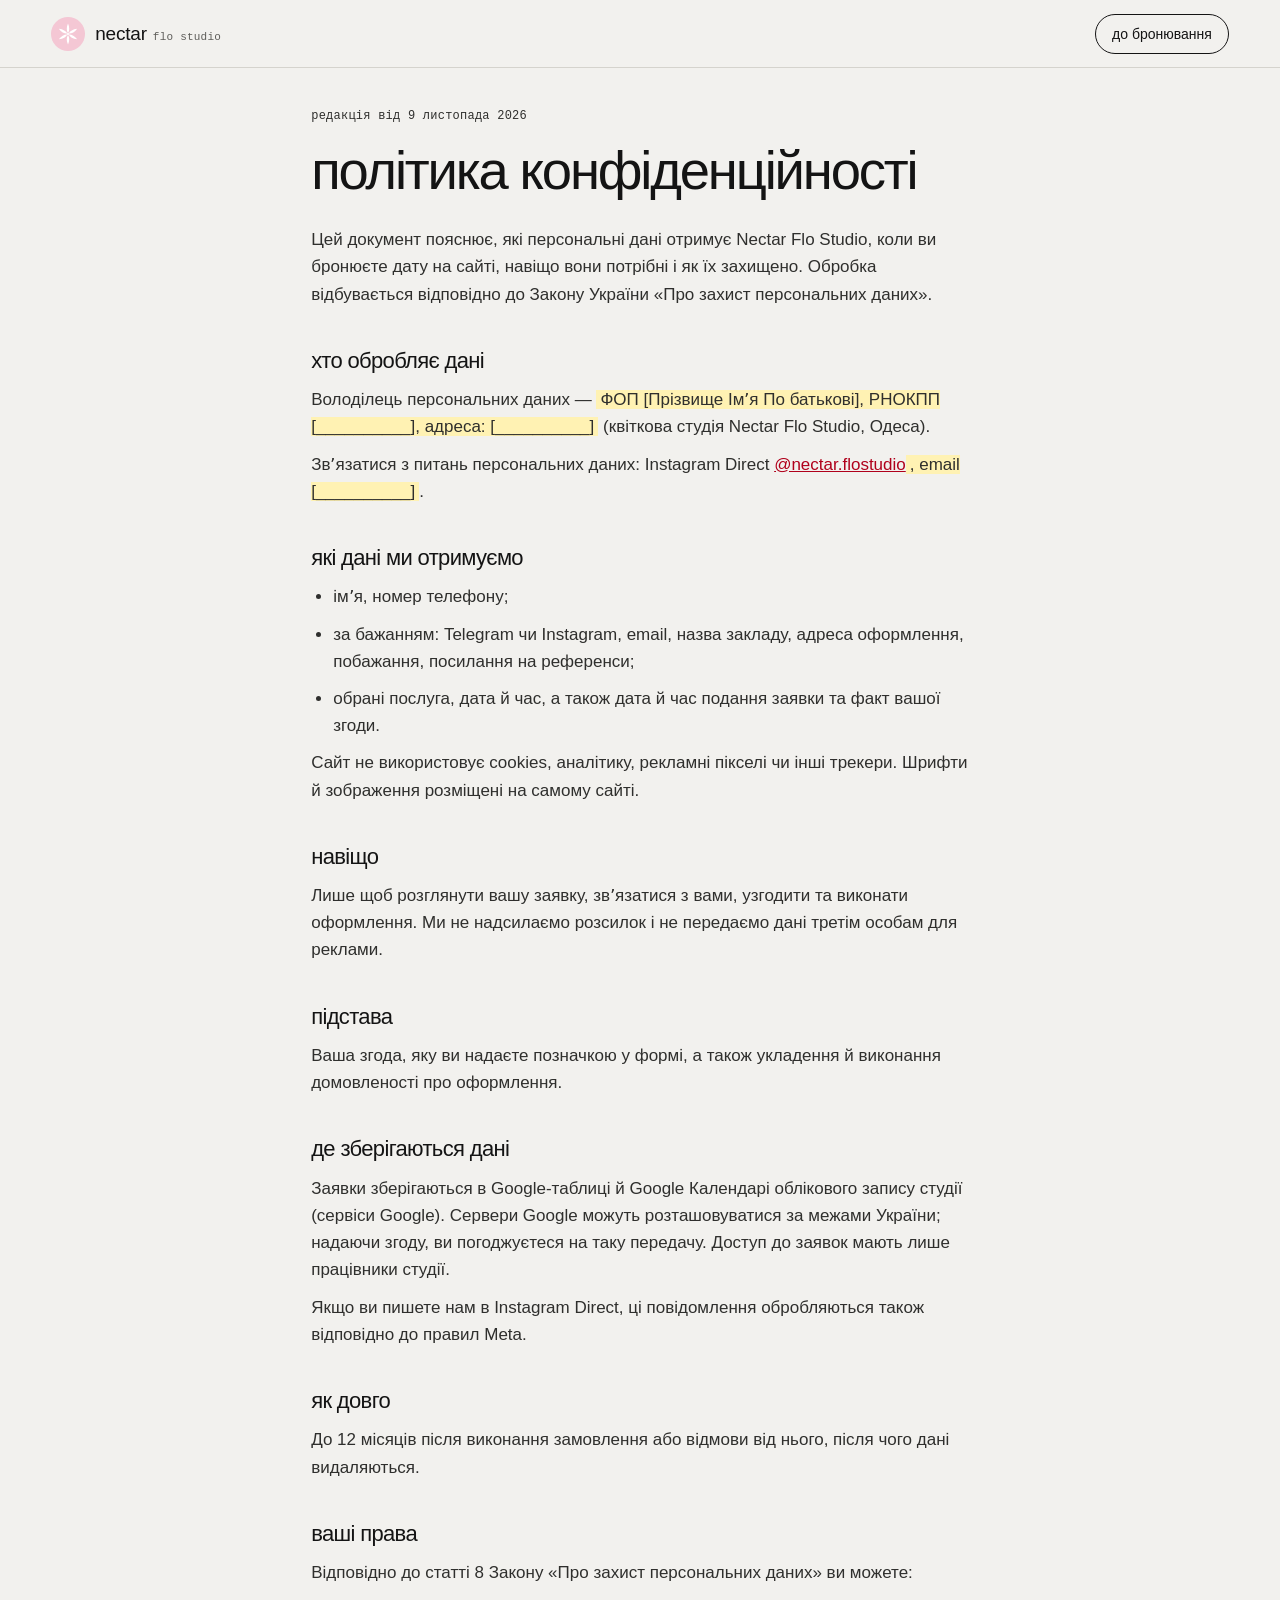
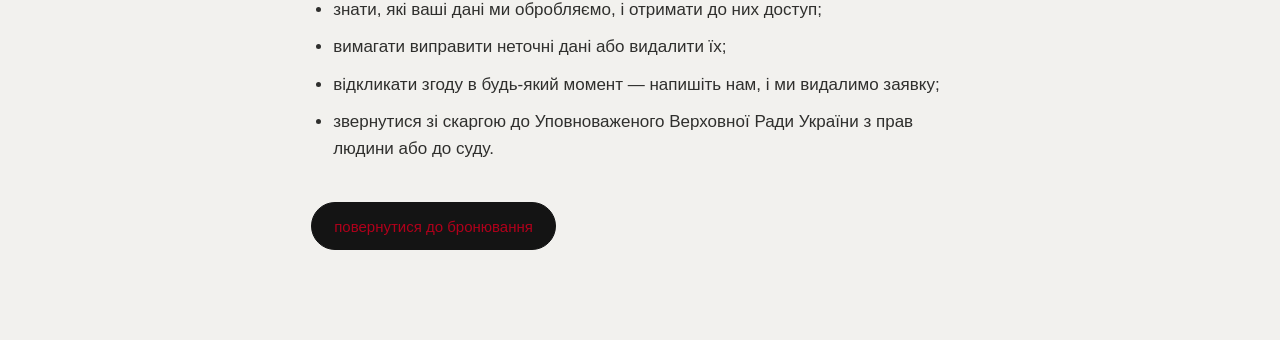
==== privacy.html @ b79f46dc "Бронювання дат на сезон, хроніка сезонів, сторінка для студії - Календар бронювання з утриманням дат" ====
<!doctype html>
<html lang="uk">
<head>
  <meta charset="utf-8">
  <meta name="viewport" content="width=device-width, initial-scale=1">
  <title>Політика конфіденційності — Nectar Flo Studio</title>
  <meta name="description" content="Як Nectar Flo Studio обробляє персональні дані із заявок на бронювання.">
  <meta name="robots" content="noindex">
  <link rel="icon" href="assets/img/favicon.svg" type="image/svg+xml">
  <link rel="stylesheet" href="assets/fonts/fonts.css?v=17">
  <link rel="stylesheet" href="assets/css/style.css?v=17">
  <style>
    .doc { max-width: 760px; margin: 0 auto; padding: calc(var(--header-h) + 40px) var(--gut) 80px; }
    .doc h1 { font: 300 clamp(2rem, 5vw, 3.4rem)/1.02 var(--f-display); letter-spacing: -.04em; margin: 18px 0 28px; }
    .doc h2 { font: 400 22px/1.2 var(--f-display); letter-spacing: -.03em; margin: 40px 0 12px; }
    .doc p, .doc li { color: #2f2f2d; margin-bottom: 10px; }
    .doc ul { list-style: disc; padding-left: 22px; }
    .doc .todo { background: #fff2b3; padding: 0 4px; }
    .doc a { color: var(--red); }
  </style>
</head>
<body>
  <header class="header is-solid">
    <div class="header__inner">
      <a class="brand" href="./" aria-label="Nectar Flo Studio — на головну">
        <span class="brand__dot" aria-hidden="true"><svg viewBox="-50 -50 100 100"><g fill="#fff"><path d="M0 -4 C 7 -14 8 -30 0 -48 C -8 -30 -7 -14 0 -4 Z"/><path d="M0 -4 C 7 -14 8 -30 0 -48 C -8 -30 -7 -14 0 -4 Z" transform="rotate(60)"/><path d="M0 -4 C 7 -14 8 -30 0 -48 C -8 -30 -7 -14 0 -4 Z" transform="rotate(120)"/><path d="M0 -4 C 7 -14 8 -30 0 -48 C -8 -30 -7 -14 0 -4 Z" transform="rotate(180)"/><path d="M0 -4 C 7 -14 8 -30 0 -48 C -8 -30 -7 -14 0 -4 Z" transform="rotate(240)"/><path d="M0 -4 C 7 -14 8 -30 0 -48 C -8 -30 -7 -14 0 -4 Z" transform="rotate(300)"/><circle r="5"/></g></svg></span>
        <span class="brand__word">nectar<span class="brand__sub">flo studio</span></span>
      </a>
      <a class="btn btn--ghost btn--sm" href="./#booking">до бронювання</a>
    </div>
  </header>

  <main class="doc" id="main">
    <p class="mono">редакція від 9 листопада 2026</p>
    <h1>політика конфіденційності</h1>

    <p>Цей документ пояснює, які персональні дані отримує Nectar Flo Studio, коли ви бронюєте дату на сайті, навіщо вони потрібні і як їх захищено. Обробка відбувається відповідно до Закону України «Про захист персональних даних».</p>

    <h2>хто обробляє дані</h2>
    <p>Володілець персональних даних — <span class="todo">ФОП [Прізвище Імʼя По батькові], РНОКПП [__________], адреса: [__________]</span> (квіткова студія Nectar Flo Studio, Одеса).</p>
    <p>Звʼязатися з питань персональних даних: Instagram Direct <a href="https://ig.me/m/nectar.flostudio">@nectar.flostudio</a><span class="todo">, email [__________]</span>.</p>

    <h2>які дані ми отримуємо</h2>
    <ul>
      <li>імʼя, номер телефону;</li>
      <li>за бажанням: Telegram чи Instagram, email, назва закладу, адреса оформлення, побажання, посилання на референси;</li>
      <li>обрані послуга, дата й час, а також дата й час подання заявки та факт вашої згоди.</li>
    </ul>
    <p>Сайт не використовує cookies, аналітику, рекламні пікселі чи інші трекери. Шрифти й зображення розміщені на самому сайті.</p>

    <h2>навіщо</h2>
    <p>Лише щоб розглянути вашу заявку, звʼязатися з вами, узгодити та виконати оформлення. Ми не надсилаємо розсилок і не передаємо дані третім особам для реклами.</p>

    <h2>підстава</h2>
    <p>Ваша згода, яку ви надаєте позначкою у формі, а також укладення й виконання домовленості про оформлення.</p>

    <h2>де зберігаються дані</h2>
    <p>Заявки зберігаються в Google-таблиці й Google Календарі облікового запису студії (сервіси Google). Сервери Google можуть розташовуватися за межами України; надаючи згоду, ви погоджуєтеся на таку передачу. Доступ до заявок мають лише працівники студії.</p>
    <p>Якщо ви пишете нам в Instagram Direct, ці повідомлення обробляються також відповідно до правил Meta.</p>

    <h2>як довго</h2>
    <p>До 12 місяців після виконання замовлення або відмови від нього, після чого дані видаляються.</p>

    <h2>ваші права</h2>
    <p>Відповідно до статті 8 Закону «Про захист персональних даних» ви можете:</p>
    <ul>
      <li>знати, які ваші дані ми обробляємо, і отримати до них доступ;</li>
      <li>вимагати виправити неточні дані або видалити їх;</li>
      <li>відкликати згоду в будь-який момент — напишіть нам, і ми видалимо заявку;</li>
      <li>звернутися зі скаргою до Уповноваженого Верховної Ради України з прав людини або до суду.</li>
    </ul>

    <p style="margin-top:40px"><a class="btn btn--ink" href="./#booking">повернутися до бронювання</a></p>
  </main>
</body>
</html>
---- assets/fonts/fonts.css ----
/* Шрифти Unbounded, Manrope, JetBrains Mono — ліцензія SIL Open Font License 1.1. Розміщені локально: сайт не робить запитів до Google. */
/* cyrillic-ext */
@font-face {
  font-family: 'JetBrains Mono';
  font-style: normal;
  font-weight: 400;
  font-display: swap;
  src: url(../fonts/jetbrains-mono-400-cyrillic-ext.woff2) format('woff2');
  unicode-range: U+0460-052F, U+1C80-1C8A, U+20B4, U+2DE0-2DFF, U+A640-A69F, U+FE2E-FE2F;
}
/* cyrillic */
@font-face {
  font-family: 'JetBrains Mono';
  font-style: normal;
  font-weight: 400;
  font-display: swap;
  src: url(../fonts/jetbrains-mono-400-cyrillic.woff2) format('woff2');
  unicode-range: U+0301, U+0400-045F, U+0490-0491, U+04B0-04B1, U+2116;
}
/* latin */
@font-face {
  font-family: 'JetBrains Mono';
  font-style: normal;
  font-weight: 400;
  font-display: swap;
  src: url(../fonts/jetbrains-mono-400-latin.woff2) format('woff2');
  unicode-range: U+0000-00FF, U+0131, U+0152-0153, U+02BB-02BC, U+02C6, U+02DA, U+02DC, U+0304, U+0308, U+0329, U+2000-206F, U+20AC, U+2122, U+2191, U+2193, U+2212, U+2215, U+FEFF, U+FFFD;
}
/* cyrillic-ext */
@font-face {
  font-family: 'JetBrains Mono';
  font-style: normal;
  font-weight: 500;
  font-display: swap;
  src: url(../fonts/jetbrains-mono-500-cyrillic-ext.woff2) format('woff2');
  unicode-range: U+0460-052F, U+1C80-1C8A, U+20B4, U+2DE0-2DFF, U+A640-A69F, U+FE2E-FE2F;
}
/* cyrillic */
@font-face {
  font-family: 'JetBrains Mono';
  font-style: normal;
  font-weight: 500;
  font-display: swap;
  src: url(../fonts/jetbrains-mono-500-cyrillic.woff2) format('woff2');
  unicode-range: U+0301, U+0400-045F, U+0490-0491, U+04B0-04B1, U+2116;
}
/* latin */
@font-face {
  font-family: 'JetBrains Mono';
  font-style: normal;
  font-weight: 500;
  font-display: swap;
  src: url(../fonts/jetbrains-mono-500-latin.woff2) format('woff2');
  unicode-range: U+0000-00FF, U+0131, U+0152-0153, U+02BB-02BC, U+02C6, U+02DA, U+02DC, U+0304, U+0308, U+0329, U+2000-206F, U+20AC, U+2122, U+2191, U+2193, U+2212, U+2215, U+FEFF, U+FFFD;
}
/* cyrillic-ext */
@font-face {
  font-family: 'Manrope';
  font-style: normal;
  font-weight: 400;
  font-display: swap;
  src: url(../fonts/manrope-400-cyrillic-ext.woff2) format('woff2');
  unicode-range: U+0460-052F, U+1C80-1C8A, U+20B4, U+2DE0-2DFF, U+A640-A69F, U+FE2E-FE2F;
}
/* cyrillic */
@font-face {
  font-family: 'Manrope';
  font-style: normal;
  font-weight: 400;
  font-display: swap;
  src: url(../fonts/manrope-400-cyrillic.woff2) format('woff2');
  unicode-range: U+0301, U+0400-045F, U+0490-0491, U+04B0-04B1, U+2116;
}
/* latin */
@font-face {
  font-family: 'Manrope';
  font-style: normal;
  font-weight: 400;
  font-display: swap;
  src: url(../fonts/manrope-400-latin.woff2) format('woff2');
  unicode-range: U+0000-00FF, U+0131, U+0152-0153, U+02BB-02BC, U+02C6, U+02DA, U+02DC, U+0304, U+0308, U+0329, U+2000-206F, U+20AC, U+2122, U+2191, U+2193, U+2212, U+2215, U+FEFF, U+FFFD;
}
/* cyrillic-ext */
@font-face {
  font-family: 'Manrope';
  font-style: normal;
  font-weight: 500;
  font-display: swap;
  src: url(../fonts/manrope-500-cyrillic-ext.woff2) format('woff2');
  unicode-range: U+0460-052F, U+1C80-1C8A, U+20B4, U+2DE0-2DFF, U+A640-A69F, U+FE2E-FE2F;
}
/* cyrillic */
@font-face {
  font-family: 'Manrope';
  font-style: normal;
  font-weight: 500;
  font-display: swap;
  src: url(../fonts/manrope-500-cyrillic.woff2) format('woff2');
  unicode-range: U+0301, U+0400-045F, U+0490-0491, U+04B0-04B1, U+2116;
}
/* latin */
@font-face {
  font-family: 'Manrope';
  font-style: normal;
  font-weight: 500;
  font-display: swap;
  src: url(../fonts/manrope-500-latin.woff2) format('woff2');
  unicode-range: U+0000-00FF, U+0131, U+0152-0153, U+02BB-02BC, U+02C6, U+02DA, U+02DC, U+0304, U+0308, U+0329, U+2000-206F, U+20AC, U+2122, U+2191, U+2193, U+2212, U+2215, U+FEFF, U+FFFD;
}
/* cyrillic-ext */
@font-face {
  font-family: 'Manrope';
  font-style: normal;
  font-weight: 600;
  font-display: swap;
  src: url(../fonts/manrope-600-cyrillic-ext.woff2) format('woff2');
  unicode-range: U+0460-052F, U+1C80-1C8A, U+20B4, U+2DE0-2DFF, U+A640-A69F, U+FE2E-FE2F;
}
/* cyrillic */
@font-face {
  font-family: 'Manrope';
  font-style: normal;
  font-weight: 600;
  font-display: swap;
  src: url(../fonts/manrope-600-cyrillic.woff2) format('woff2');
  unicode-range: U+0301, U+0400-045F, U+0490-0491, U+04B0-04B1, U+2116;
}
/* latin */
@font-face {
  font-family: 'Manrope';
  font-style: normal;
  font-weight: 600;
  font-display: swap;
  src: url(../fonts/manrope-600-latin.woff2) format('woff2');
  unicode-range: U+0000-00FF, U+0131, U+0152-0153, U+02BB-02BC, U+02C6, U+02DA, U+02DC, U+0304, U+0308, U+0329, U+2000-206F, U+20AC, U+2122, U+2191, U+2193, U+2212, U+2215, U+FEFF, U+FFFD;
}
/* cyrillic-ext */
@font-face {
  font-family: 'Unbounded';
  font-style: normal;
  font-weight: 300;
  font-display: swap;
  src: url(../fonts/unbounded-300-cyrillic-ext.woff2) format('woff2');
  unicode-range: U+0460-052F, U+1C80-1C8A, U+20B4, U+2DE0-2DFF, U+A640-A69F, U+FE2E-FE2F;
}
/* cyrillic */
@font-face {
  font-family: 'Unbounded';
  font-style: normal;
  font-weight: 300;
  font-display: swap;
  src: url(../fonts/unbounded-300-cyrillic.woff2) format('woff2');
  unicode-range: U+0301, U+0400-045F, U+0490-0491, U+04B0-04B1, U+2116;
}
/* latin */
@font-face {
  font-family: 'Unbounded';
  font-style: normal;
  font-weight: 300;
  font-display: swap;
  src: url(../fonts/unbounded-300-latin.woff2) format('woff2');
  unicode-range: U+0000-00FF, U+0131, U+0152-0153, U+02BB-02BC, U+02C6, U+02DA, U+02DC, U+0304, U+0308, U+0329, U+2000-206F, U+20AC, U+2122, U+2191, U+2193, U+2212, U+2215, U+FEFF, U+FFFD;
}
/* cyrillic-ext */
@font-face {
  font-family: 'Unbounded';
  font-style: normal;
  font-weight: 400;
  font-display: swap;
  src: url(../fonts/unbounded-400-cyrillic-ext.woff2) format('woff2');
  unicode-range: U+0460-052F, U+1C80-1C8A, U+20B4, U+2DE0-2DFF, U+A640-A69F, U+FE2E-FE2F;
}
/* cyrillic */
@font-face {
  font-family: 'Unbounded';
  font-style: normal;
  font-weight: 400;
  font-display: swap;
  src: url(../fonts/unbounded-400-cyrillic.woff2) format('woff2');
  unicode-range: U+0301, U+0400-045F, U+0490-0491, U+04B0-04B1, U+2116;
}
/* latin */
@font-face {
  font-family: 'Unbounded';
  font-style: normal;
  font-weight: 400;
  font-display: swap;
  src: url(../fonts/unbounded-400-latin.woff2) format('woff2');
  unicode-range: U+0000-00FF, U+0131, U+0152-0153, U+02BB-02BC, U+02C6, U+02DA, U+02DC, U+0304, U+0308, U+0329, U+2000-206F, U+20AC, U+2122, U+2191, U+2193, U+2212, U+2215, U+FEFF, U+FFFD;
}
/* cyrillic-ext */
@font-face {
  font-family: 'Unbounded';
  font-style: normal;
  font-weight: 500;
  font-display: swap;
  src: url(../fonts/unbounded-500-cyrillic-ext.woff2) format('woff2');
  unicode-range: U+0460-052F, U+1C80-1C8A, U+20B4, U+2DE0-2DFF, U+A640-A69F, U+FE2E-FE2F;
}
/* cyrillic */
@font-face {
  font-family: 'Unbounded';
  font-style: normal;
  font-weight: 500;
  font-display: swap;
  src: url(../fonts/unbounded-500-cyrillic.woff2) format('woff2');
  unicode-range: U+0301, U+0400-045F, U+0490-0491, U+04B0-04B1, U+2116;
}
/* latin */
@font-face {
  font-family: 'Unbounded';
  font-style: normal;
  font-weight: 500;
  font-display: swap;
  src: url(../fonts/unbounded-500-latin.woff2) format('woff2');
  unicode-range: U+0000-00FF, U+0131, U+0152-0153, U+02BB-02BC, U+02C6, U+02DA, U+02DC, U+0304, U+0308, U+0329, U+2000-206F, U+20AC, U+2122, U+2191, U+2193, U+2212, U+2215, U+FEFF, U+FFFD;
}
---- assets/css/style.css ----
/* ==========================================================================
   NECTAR FLO STUDIO
   Концепція: «квіти як дроп» — сайт як редакційний лукбук.
   Фото дають колір; інтерфейс — льон, асфальт і туш.
   Червоний антуріум — тільки для дій. Рожевий nectar — тільки для знаку бренду.
   ========================================================================== */

:root {
  /* палітра */
  --linen: #f2f1ee;       /* фон: зім'ятий льон із фото студії */
  --paper: #fbfaf8;
  --ink: #141414;
  --asphalt: #262625;     /* темні секції: мокрий асфальт */
  --stone: #5f5e5a;       /* другорядний текст, 5.9:1 на --linen */
  --line: #d5d3cd;
  --red: #b0001b;         /* антуріум — кнопки дії, 7:1 з білим текстом */
  --red-deep: #8c0015;
  --nectar: #f4c7d4;      /* рожевий з логотипу — штамп, бірки, виділення */

  /* шрифти */
  --f-display: "Unbounded", "Helvetica Neue", Arial, sans-serif;
  --f-body: "Manrope", "Helvetica Neue", Arial, sans-serif;
  --f-mono: "JetBrains Mono", ui-monospace, Menlo, monospace;

  /* ритм */
  --gut: clamp(16px, 4vw, 56px);
  --max: 1440px;
  --sec: clamp(72px, 11vw, 160px);
  --ease: cubic-bezier(.2, .7, .1, 1);
  --header-h: 68px;
}

*, *::before, *::after { box-sizing: border-box; }
html { -webkit-text-size-adjust: 100%; scroll-behavior: smooth; scroll-padding-top: calc(var(--header-h) + 12px); }
body {
  margin: 0;
  background: var(--linen);
  color: var(--ink);
  font: 400 17px/1.6 var(--f-body);
  -webkit-font-smoothing: antialiased;
  overflow-x: hidden;
}
img { display: block; max-width: 100%; height: auto; }
a { color: inherit; }
h1, h2, h3 { margin: 0; font-weight: 400; }
p { margin: 0; }
ul, ol { margin: 0; padding: 0; list-style: none; }
button { font: inherit; color: inherit; cursor: pointer; }
::selection { background: var(--nectar); color: var(--ink); }

:focus-visible { outline: 2px solid var(--red); outline-offset: 3px; border-radius: 2px; }

.sr-only {
  position: absolute !important; width: 1px; height: 1px; overflow: hidden;
  clip: rect(0 0 0 0); clip-path: inset(50%); white-space: nowrap;
}
.skip {
  position: fixed; left: 12px; top: -60px; z-index: 100;
  background: var(--ink); color: var(--paper); padding: 10px 16px; text-decoration: none;
}
.skip:focus { top: 12px; }

.mono {
  font-family: var(--f-mono);
  font-size: 12px;
  letter-spacing: .02em;
  line-height: 1.4;
  text-transform: lowercase;
}
.i { width: 1em; height: 1em; flex: none; }
.i--lily { color: var(--red); }

/* ---------- кнопки та посилання ---------- */
.btn {
  --bg: var(--ink); --fg: var(--paper);
  display: inline-flex; align-items: center; justify-content: center; gap: .55em;
  min-height: 48px; padding: 0 22px;
  border: 1px solid var(--bg); border-radius: 999px;
  background: var(--bg); color: var(--fg);
  font: 500 15px/1 var(--f-body);
  text-decoration: none; white-space: nowrap;
  transition: background .3s var(--ease), color .3s var(--ease), border-color .3s var(--ease), transform .3s var(--ease);
}
.btn .i { transition: transform .35s var(--ease); }
.btn:hover .i { transform: translate(2px, -2px); }
.btn:active { transform: scale(.98); }
.btn--ink:hover { --bg: var(--asphalt); }
.btn--red { --bg: var(--red); --fg: #fff; }
.btn--red:hover { --bg: var(--red-deep); }
.btn--ghost { --bg: transparent; --fg: var(--ink); border-color: var(--ink); }
.btn--ghost:hover { --bg: var(--ink); --fg: var(--paper); }
.btn--sm { min-height: 40px; padding: 0 16px; font-size: 14px; }
.btn--lg { min-height: 60px; padding: 0 32px; font-size: 17px; }
a.btn[href="#drop"]:hover .i { transform: translateY(3px); }

.link {
  display: inline-flex; align-items: center; gap: .4em;
  font-weight: 500; text-decoration: none;
  background: linear-gradient(currentColor, currentColor) 0 100% / 100% 1px no-repeat;
  padding-bottom: 3px;
  transition: background-size .4s var(--ease);
}
.link:hover { background-size: 0 1px; background-position: 100% 100%; }

/* ---------- шапка ---------- */
.header {
  position: fixed; inset: 0 0 auto; z-index: 40;
  height: var(--header-h);
  transition: background .4s var(--ease), border-color .4s var(--ease);
  border-bottom: 1px solid transparent;
}
.header.is-solid {
  background: color-mix(in srgb, var(--linen) 88%, transparent);
  -webkit-backdrop-filter: blur(14px); backdrop-filter: blur(14px);
  border-color: var(--line);
}
.header__inner {
  max-width: var(--max); height: 100%; margin: 0 auto; padding: 0 var(--gut);
  display: flex; align-items: center; gap: 24px;
}
.brand { display: inline-flex; align-items: center; gap: 10px; text-decoration: none; margin-right: auto; }
.brand__dot {
  width: 34px; height: 34px; border-radius: 50%;
  background: var(--nectar); color: #fff;
  display: grid; place-items: center;
  transition: transform .8s var(--ease);
}
.brand__dot svg { width: 22px; height: 22px; }
.brand:hover .brand__dot { transform: rotate(60deg); }
.brand__word { font: 500 19px/1 var(--f-display); letter-spacing: -.01em; display: flex; align-items: baseline; gap: 6px; }
.brand__sub { font: 400 11px/1 var(--f-mono); color: var(--stone); letter-spacing: .02em; }

.nav__list { display: flex; gap: 26px; }
.nav__list a {
  font-size: 15px; text-decoration: none; position: relative; padding: 6px 0;
}
.nav__list a::after {
  content: ""; position: absolute; left: 0; right: 0; bottom: 0; height: 1px;
  background: currentColor; transform: scaleX(0); transform-origin: right;
  transition: transform .4s var(--ease);
}
.nav__list a:hover::after, .nav__list a[aria-current="true"]::after { transform: scaleX(1); transform-origin: left; }

.menu-btn {
  display: none; align-items: center; gap: 10px;
  min-height: 44px; padding: 0 4px 0 12px; background: none; border: 0;
  font: 500 15px/1 var(--f-body);
}
.menu-btn__lines { width: 22px; height: 8px; border-block: 1.5px solid currentColor; }

/* мобільне меню */
.menu {
  position: fixed; inset: 0; z-index: 60;
  background: var(--asphalt); color: var(--linen);
  display: flex; flex-direction: column; padding: 20px var(--gut) 28px;
}
.menu[hidden] { display: none; }
.menu__top { display: flex; justify-content: space-between; align-items: center; min-height: 44px; }
.menu__close { background: none; border: 1px solid currentColor; border-radius: 999px; padding: 10px 18px; min-height: 44px; }
.menu > nav { margin: auto 0; }
.menu__list li { border-bottom: 1px solid rgba(242, 241, 238, .18); }
.menu__list a {
  display: flex; align-items: baseline; gap: 16px; padding: 16px 0;
  font: 300 clamp(28px, 8vw, 44px)/1.1 var(--f-display); text-decoration: none;
}
.menu__list .mono { color: var(--nectar); }
.menu__bottom { display: flex; flex-wrap: wrap; gap: 16px; align-items: center; justify-content: space-between; }
.menu.is-open .menu__list li { animation: menuIn .6s var(--ease) both; }
.menu.is-open .menu__list li:nth-child(2) { animation-delay: .05s; }
.menu.is-open .menu__list li:nth-child(3) { animation-delay: .1s; }
.menu.is-open .menu__list li:nth-child(4) { animation-delay: .15s; }
.menu.is-open .menu__list li:nth-child(5) { animation-delay: .2s; }
@keyframes menuIn { from { opacity: 0; transform: translateY(18px); } }

/* ---------- загальні секції ---------- */
.section { max-width: var(--max); margin: 0 auto; padding: var(--sec) var(--gut) 0; }
.section__head { display: grid; gap: 18px; margin-bottom: clamp(36px, 5vw, 64px); max-width: 820px; }
.section__head--split { max-width: none; grid-template-columns: 1fr; }
.section__no { color: var(--stone); }
.section__title {
  font: 300 clamp(2.1rem, 5vw, 4.4rem)/1.02 var(--f-display);
  letter-spacing: -.035em;
}
.section__lead { font-size: clamp(16px, 1.3vw, 19px); max-width: 60ch; color: #2f2f2d; }

/* рамка фото: тонка паспарту-лінія і підпис як у галереї */
.frame { margin: 0; position: relative; }
.frame img { width: 100%; height: auto; object-fit: cover; background: #e3e1dc; }
.cap {
  display: flex; gap: 10px; margin-top: 10px;
  font: 400 12px/1.4 var(--f-mono); color: var(--stone);
}
.cap span { color: var(--ink); }

/* ---------- перший екран ---------- */
.hero {
  max-width: var(--max); margin: 0 auto;
  padding: calc(var(--header-h) + clamp(28px, 6vw, 72px)) var(--gut) clamp(48px, 7vw, 96px);
  display: grid; grid-template-columns: minmax(0, 1fr); gap: 48px;
}
.kicker { display: inline-flex; align-items: center; gap: 10px; font: 400 13px/1 var(--f-mono); }
.kicker .i { width: 16px; height: 16px; }
.hero__title {
  margin: 22px 0 26px;
  font: 300 clamp(2.15rem, 5.6vw, 5.6rem)/.98 var(--f-display);
  letter-spacing: -.045em;
}
.hero__title .line { display: block; }
.hero__title .line--accent { color: var(--red); font-weight: 400; }
.hero__lead { max-width: 46ch; font-size: clamp(16px, 1.3vw, 19px); color: #2f2f2d; }
.hero__actions { display: flex; flex-wrap: wrap; gap: 12px; margin-top: 30px; }
.hero__facts { display: flex; flex-wrap: wrap; gap: 8px; margin-top: 34px; }
.hero__facts li { border: 1px solid var(--line); border-radius: 999px; padding: 7px 12px; color: var(--stone); }

.hero__media {
  position: relative;
  display: grid; grid-template-columns: repeat(12, 1fr); align-items: end;
}
.hero__main { grid-column: 3 / -1; grid-row: 1; }
.hero__main img { aspect-ratio: 3 / 4; }
.hero__aside { grid-column: 1 / 6; grid-row: 1; align-self: end; margin-bottom: 16%; z-index: 2; }
.hero__aside img { aspect-ratio: 3 / 4; border: 8px solid var(--linen); }
.hero__aside .cap { padding-left: 8px; }

.stamp {
  position: absolute; z-index: 3;
  right: -10px; top: -34px;
  width: clamp(104px, 14vw, 168px);
}
.stamp svg { width: 100%; height: auto; overflow: visible; }
.stamp__bg { fill: var(--nectar); }
.stamp__ring { transform-origin: 100px 100px; animation: spin 40s linear infinite; }
.stamp text { font: 500 14px var(--f-mono); fill: var(--ink); letter-spacing: .06em; }
.stamp__lily { color: #fff; }
@keyframes spin { to { transform: rotate(360deg); } }

/* ---------- біжучий рядок ---------- */
.ticker {
  background: var(--ink); color: var(--linen);
  overflow: hidden; white-space: nowrap;
  border-block: 1px solid var(--ink);
}
.ticker__track {
  display: inline-flex; align-items: center; gap: 28px;
  padding: 16px 0;
  font: 300 clamp(18px, 2vw, 26px)/1 var(--f-display); letter-spacing: -.02em;
  animation: marquee 48s linear infinite;
}
.ticker__track svg { width: 18px; height: 18px; color: var(--nectar); flex: none; }
.ticker:hover .ticker__track { animation-play-state: paused; }
@keyframes marquee { to { transform: translateX(-50%); } }

/* ---------- каталог ---------- */
.filters { display: flex; flex-wrap: wrap; gap: 8px; margin-bottom: 32px; }
.chip {
  min-height: 40px; padding: 0 16px; border-radius: 999px;
  border: 1px solid var(--ink); background: transparent;
  font: 400 13px/1 var(--f-mono);
  transition: background .25s, color .25s;
}
.chip:hover { background: rgba(20, 20, 20, .06); }
.chip[aria-pressed="true"] { background: var(--ink); color: var(--paper); }

.grid {
  display: grid; gap: clamp(28px, 3vw, 44px) clamp(16px, 2vw, 28px);
  grid-template-columns: minmax(0, 1fr);
}
.card { position: relative; }
.card[hidden] { display: none; }
.card__btn {
  display: block; width: 100%; padding: 0; border: 0; background: none; text-align: left;
}
.card__media { position: relative; overflow: hidden; }
.card__media img {
  width: 100%; aspect-ratio: 4 / 5; object-fit: cover;
  transition: transform 1.1s var(--ease), filter .6s var(--ease);
}
.card__btn:hover .card__media img { transform: scale(1.035); }
.card--feature .card__media { display: grid; grid-template-columns: 1fr 1fr; gap: 6px; }
.card--feature .card__media img { aspect-ratio: 3 / 4; }
.card--wide .card__media img { aspect-ratio: 16 / 9; }

/* бірка-цінник — характерна деталь сайту */
.tag {
  position: absolute; z-index: 2; top: 0; right: clamp(14px, 2vw, 22px);
  display: flex; flex-direction: column; align-items: center;
  transform-origin: 50% 0;
  pointer-events: none;
}
.tag__string { width: 1px; height: 26px; background: var(--ink); opacity: .7; }
.tag__body {
  position: relative;
  min-width: 96px; padding: 18px 12px 12px;
  background: var(--paper); color: var(--ink);
  clip-path: polygon(14% 0, 86% 0, 100% 12%, 100% 100%, 0 100%, 0 12%);
  text-align: center;
  box-shadow: 0 1px 0 rgba(0,0,0,.05);
}
.tag__body::before { /* дірочка для мотузки */
  content: ""; position: absolute; top: 7px; left: 50%; width: 6px; height: 6px; margin-left: -3px;
  border-radius: 50%; background: var(--asphalt);
}
.tag__no { display: block; font: 400 10px/1 var(--f-mono); color: var(--stone); }
.tag__price { display: block; margin-top: 6px; font: 500 14px/1.15 var(--f-body); white-space: nowrap; }
.tag--live .tag__body { background: var(--nectar); }
.card__btn:hover .tag, .card__btn:focus-visible .tag { animation: swing 1.4s var(--ease); }
@keyframes swing {
  0% { transform: rotate(0); } 20% { transform: rotate(5deg); } 45% { transform: rotate(-3.5deg); }
  70% { transform: rotate(1.6deg); } 100% { transform: rotate(0); }
}

.card__info { display: grid; gap: 6px; padding-top: 16px; }
.card__row { display: flex; justify-content: space-between; align-items: baseline; gap: 12px; }
.card__title { font: 400 clamp(19px, 1.7vw, 24px)/1.15 var(--f-display); letter-spacing: -.03em; }
.card__status { color: var(--stone); white-space: nowrap; }
.card__status--live { color: var(--red); }
.card__lead { color: #3a3a37; font-size: 15px; max-width: 46ch; }
.card__more {
  display: inline-flex; align-items: center; gap: .4em; margin-top: 4px;
  font-weight: 500; font-size: 15px;
}
.card__more .i { transition: transform .35s var(--ease); }
.card__btn:hover .card__more .i { transform: translateX(4px); }

.drop__more { margin-top: clamp(36px, 5vw, 56px); }
.noscript { padding: 24px; border: 1px solid var(--line); }

/* ---------- підписка ---------- */
.sub {
  max-width: none; margin-top: var(--sec); padding: var(--sec) var(--gut);
  background: var(--asphalt); color: var(--linen);
}
.sub__inner {
  max-width: var(--max); margin: 0 auto;
  display: grid; gap: 48px; grid-template-columns: minmax(0, 1fr);
}
.sub .section__no, .sub .fine { color: #b9b7b1; }
.sub .section__lead { color: #e2e0db; margin: 18px 0 32px; }
.sub .section__title { margin-top: 18px; }
.sub .cap, .sub .cap span { color: #b9b7b1; }

.seg {
  display: inline-flex; padding: 4px; margin: 0 0 24px; border: 1px solid rgba(242,241,238,.35); border-radius: 999px;
}
.seg__opt { position: relative; }
.seg__opt input { position: absolute; opacity: 0; inset: 0; margin: 0; cursor: pointer; }
.seg__opt span {
  display: block; padding: 11px 18px; border-radius: 999px;
  font: 400 13px/1 var(--f-mono); transition: background .3s var(--ease), color .3s var(--ease);
}
.seg__opt input:checked + span { background: var(--linen); color: var(--ink); }
.seg__opt input:focus-visible + span { outline: 2px solid var(--nectar); outline-offset: 2px; }

.plans { display: grid; grid-template-columns: repeat(3, minmax(0, 1fr)); gap: 10px; margin-bottom: 18px; }
.plan {
  border: 1px solid rgba(242,241,238,.25); padding: 18px 16px 16px;
  display: grid; gap: 10px; align-content: start;
}
.plan__size { font: 300 clamp(34px, 4vw, 52px)/1 var(--f-display); letter-spacing: -.04em; }
.plan__price { font: 500 clamp(16px, 1.6vw, 20px)/1.2 var(--f-body); }
.plan__price small { display: block; font: 400 11px/1.4 var(--f-mono); color: #b9b7b1; margin-top: 4px; }
.plan__alt { font: 400 11px/1.4 var(--f-mono); color: #b9b7b1; }
.plan__price.is-swap { animation: swap .5s var(--ease); }
@keyframes swap { from { opacity: 0; transform: translateY(6px); } }
.fine { margin-bottom: 28px; max-width: 52ch; }
.sub__media img { aspect-ratio: 4 / 5; }

/* ---------- події ---------- */
.events__layout { display: grid; gap: 32px; grid-template-columns: minmax(0, 1fr); }
.events__big img { aspect-ratio: 3 / 4; object-position: 50% 30%; }
.events__small img { aspect-ratio: 4 / 5; }
.services { counter-reset: s; border-top: 1px solid var(--ink); margin-bottom: 32px; }
.services li {
  display: grid; grid-template-columns: 40px 1fr; gap: 12px;
  padding: 20px 0; border-bottom: 1px solid var(--line);
}
.services .mono { padding-top: 5px; color: var(--red); }
.services h3 { font: 400 clamp(18px, 1.6vw, 22px)/1.2 var(--f-display); letter-spacing: -.025em; }
.services p { color: var(--stone); font-size: 15px; margin-top: 4px; }

/* ---------- майстер-класи ---------- */
.ws { display: grid; gap: 48px; grid-template-columns: minmax(0, 1fr); }
.ws__card { display: grid; gap: 22px; }
.ws__card img { aspect-ratio: 4 / 5; }
.ws__body { display: grid; gap: 12px; align-content: start; }
.ws__tag { color: var(--red); }
.ws__body h3 { font: 300 clamp(22px, 2.2vw, 32px)/1.1 var(--f-display); letter-spacing: -.035em; }
.ws__body p:not(.ws__tag) { color: #3a3a37; max-width: 48ch; }
.ws__body .link { justify-self: start; margin-top: 6px; }

/* ---------- настрій ---------- */
.mood__strip { display: grid; gap: 24px; grid-template-columns: minmax(0, 1fr); align-items: center; }
.mood__strip img { aspect-ratio: 3 / 4; }
.mood__quote {
  margin: 0; padding: 12px 0;
  font: 300 clamp(22px, 2.6vw, 38px)/1.2 var(--f-display); letter-spacing: -.035em;
}
.mood__quote::before {
  content: ""; display: block; width: 36px; height: 36px; margin-bottom: 22px;
  background: var(--red);
  -webkit-mask: url("../img/lily.svg") center / contain no-repeat; mask: url("../img/lily.svg") center / contain no-repeat;
}

/* ---------- як замовити ---------- */
.steps { display: grid; grid-template-columns: minmax(0, 1fr); border-top: 1px solid var(--ink); }
.steps li { padding: 24px 0 28px; border-bottom: 1px solid var(--line); display: grid; gap: 8px; }
.steps__n {
  width: 40px; height: 40px; border-radius: 50%; display: grid; place-items: center;
  border: 1px solid var(--ink); font: 400 13px/1 var(--f-mono); margin-bottom: 10px;
}
.steps h3 { font: 400 20px/1.2 var(--f-display); letter-spacing: -.025em; }
.steps p { color: #3a3a37; font-size: 15px; }

.faq { margin-top: clamp(40px, 6vw, 72px); max-width: 860px; }
.faq details { border-bottom: 1px solid var(--line); }
.faq summary {
  list-style: none; cursor: pointer;
  display: flex; justify-content: space-between; align-items: center; gap: 16px;
  padding: 20px 0; font: 500 17px/1.3 var(--f-body);
}
.faq summary::-webkit-details-marker { display: none; }
.faq summary::after {
  content: "+"; font: 300 26px/1 var(--f-display); transition: transform .35s var(--ease); flex: none;
}
.faq details[open] summary::after { transform: rotate(45deg); }
.faq details p { padding: 0 0 22px; color: #3a3a37; max-width: 60ch; }

/* ---------- фінальний заклик ---------- */
.cta {
  position: relative; overflow: hidden;
  max-width: var(--max); margin: var(--sec) auto 0; padding: clamp(56px, 9vw, 120px) var(--gut);
  background: var(--nectar);
  display: grid; gap: 32px; justify-items: start;
}
.cta__title { font: 300 clamp(2rem, 5.4vw, 5rem)/1 var(--f-display); letter-spacing: -.045em; position: relative; }
.cta__actions { display: flex; flex-wrap: wrap; gap: 18px; align-items: center; position: relative; }
.cta__lily {
  position: absolute; right: -6%; top: 50%; width: clamp(240px, 38vw, 520px); height: auto; aspect-ratio: 1;
  transform: translateY(-50%); color: #fff; opacity: .55;
}

/* ---------- підвал ---------- */
.footer { max-width: var(--max); margin: 0 auto; padding: clamp(56px, 7vw, 96px) var(--gut) 28px; }
.footer__grid { display: grid; gap: 28px; grid-template-columns: repeat(2, minmax(0, 1fr)); }
.footer__grid p, .footer__links { font-size: 15px; }
.footer__label { color: var(--stone); margin-bottom: 10px; }
.footer__links a { text-decoration: none; }
.footer__links a:hover { text-decoration: underline; text-underline-offset: 3px; }
.footer__word {
  margin: clamp(40px, 6vw, 80px) 0 0;
  font: 300 clamp(5rem, 24vw, 22rem)/.8 var(--f-display); letter-spacing: -.07em;
  color: var(--ink);
}
.footer__copy { margin-top: 24px; color: var(--stone); }

/* ---------- плаваюча кнопка (телефон) ---------- */
.dock {
  position: fixed; z-index: 30; left: 16px; right: 16px; bottom: max(14px, env(safe-area-inset-bottom));
  display: none; align-items: center; justify-content: center; gap: 10px;
  min-height: 54px; border-radius: 999px;
  background: var(--red); color: #fff; text-decoration: none; font-weight: 500;
  box-shadow: 0 10px 30px rgba(20, 20, 20, .22);
  transform: translateY(140%); transition: transform .5s var(--ease);
}
.dock .i--lily { color: var(--nectar); }
.dock.is-on { transform: none; }

/* ---------- детальна картка ---------- */
.sheet {
  width: min(1080px, calc(100% - 24px)); max-height: calc(100dvh - 24px);
  padding: 0; border: 0; background: var(--paper); color: var(--ink);
  overflow: auto; overscroll-behavior: contain;
}
.sheet::backdrop { background: rgba(20, 20, 20, .6); -webkit-backdrop-filter: blur(3px); backdrop-filter: blur(3px); }
.sheet[open] { animation: sheetIn .5s var(--ease); }
@keyframes sheetIn { from { opacity: 0; transform: translateY(24px); } }
.sheet__inner { position: relative; display: grid; grid-template-columns: minmax(0, 1fr); }
.sheet__close {
  position: sticky; top: 12px; z-index: 3; justify-self: end; margin: 12px 12px -56px 0;
  min-height: 44px; padding: 0 16px; border-radius: 999px; border: 1px solid var(--ink); background: var(--paper);
  font: 400 13px/1 var(--f-mono);
}
.sheet__media { display: grid; gap: 4px; grid-auto-flow: column; grid-auto-columns: 85%; overflow-x: auto; scroll-snap-type: x mandatory; }
.sheet__media img { width: 100%; aspect-ratio: 4 / 5; object-fit: cover; scroll-snap-align: start; }
.sheet__media.is-single { grid-auto-columns: 100%; }
.sheet__body { padding: 24px 20px 28px; display: grid; gap: 14px; align-content: start; }
.sheet__meta { color: var(--stone); }
.sheet__title { font: 300 clamp(28px, 3.4vw, 44px)/1.05 var(--f-display); letter-spacing: -.04em; }
.sheet__lead { color: #2f2f2d; }
.sheet__list li { padding: 8px 0; border-bottom: 1px solid var(--line); display: flex; gap: 10px; }
.sheet__list li::before { content: "✶"; color: var(--red); }
.sheet__list:empty { display: none; }
.sheet__price { font: 500 20px/1.3 var(--f-body); }
.sheet__price small { display: block; font: 400 11px/1.4 var(--f-mono); color: var(--stone); margin-top: 4px; }
.sheet__msg { display: grid; gap: 8px; margin-top: 6px; }
.sheet__msg label { color: var(--stone); }
.sheet__msg textarea {
  width: 100%; resize: vertical; padding: 12px 14px; border: 1px solid var(--line); border-radius: 4px;
  background: var(--linen); font: 400 15px/1.5 var(--f-body); color: var(--ink);
}
.sheet__msg textarea:focus-visible { outline-offset: 0; }
.sheet__actions { display: flex; flex-wrap: wrap; gap: 10px; }
.sheet__status { min-height: 1.4em; color: var(--red); }

/* ---------- поява при прокручуванні ---------- */
.js .reveal { opacity: 0; transform: translateY(18px); transition: opacity .9s var(--ease), transform .9s var(--ease); }
.js .reveal.is-in { opacity: 1; transform: none; }
.js .unveil img { clip-path: inset(100% 0 0 0); transition: clip-path 1.3s var(--ease); }
.js .unveil.is-in img { clip-path: inset(0 0 0 0); }
.js .card { opacity: 0; transform: translateY(24px); transition: opacity .9s var(--ease), transform .9s var(--ease); }
.js .card.is-in { opacity: 1; transform: none; }

/* ==========================================================================
   Адаптив
   ========================================================================== */
@media (min-width: 640px) {
  .grid { grid-template-columns: repeat(2, minmax(0, 1fr)); }
  .card--feature, .card--wide { grid-column: 1 / -1; }
  .plans { gap: 14px; }
  .ws { grid-template-columns: repeat(2, minmax(0, 1fr)); }
  .ws__card--alt { margin-top: 18%; }
  .steps { grid-template-columns: repeat(2, minmax(0, 1fr)); column-gap: 28px; }
  .mood__strip { grid-template-columns: 1fr 1fr; }
  .events__layout { grid-template-columns: 1fr 1fr; grid-template-areas: "big list" "big small"; align-items: start; }
  .events__big { grid-area: big; }
  .events__list { grid-area: list; }
  .events__small { grid-area: small; max-width: 70%; justify-self: end; }
  .mood__quote { grid-column: 1 / -1; grid-row: 1; max-width: 26ch; }
  .footer__grid { grid-template-columns: repeat(4, minmax(0, 1fr)); }
  .sheet__body { padding: 32px; }
}

@media (min-width: 960px) {
  .hero {
    grid-template-columns: minmax(0, 6fr) minmax(0, 6fr);
    gap: clamp(32px, 4vw, 72px);
    align-items: center;
    min-height: min(100svh, 980px);
  }
  .hero__media { padding-top: 30px; }

  .grid { grid-template-columns: repeat(3, minmax(0, 1fr)); grid-auto-flow: dense; }
  .card--feature, .card--wide { grid-column: span 2; }
  .card--feature .card__media img { aspect-ratio: 4 / 5; }

  .sub__inner { grid-template-columns: minmax(0, 7fr) minmax(0, 5fr); gap: clamp(48px, 6vw, 110px); align-items: center; }

  .section__head--split { grid-template-columns: 1fr 1fr; align-items: end; gap: 48px; }
  .events__layout { grid-template-columns: 5fr 5fr 3fr; grid-template-areas: "big list small"; align-items: start; gap: clamp(24px, 3vw, 48px); }
  .events__small { margin-top: 40%; max-width: none; }

  .mood__strip { grid-template-columns: 4fr 5fr 3fr; gap: clamp(24px, 3vw, 56px); }
  .mood__quote { grid-column: auto; grid-row: auto; max-width: none; }

  .ws { grid-template-columns: 1fr; gap: clamp(48px, 6vw, 96px); }
  .ws__card { grid-template-columns: minmax(0, 5fr) minmax(0, 6fr); gap: clamp(28px, 4vw, 72px); align-items: end; }
  .ws__card--alt { margin-top: 0; grid-template-columns: minmax(0, 6fr) minmax(0, 5fr); }
  .ws__card--alt .frame { order: 2; }
  .ws__card img { aspect-ratio: 1 / 1; }
  .ws__body { padding-bottom: 12px; }
  .steps { grid-template-columns: repeat(4, minmax(0, 1fr)); }
  .steps li { padding-right: 18px; }

  .sheet__inner { grid-template-columns: 1.1fr 1fr; }
  .sheet__close { position: absolute; top: 14px; right: 14px; margin: 0; }
  .sheet__media { grid-auto-flow: row; grid-auto-columns: auto; overflow: visible; max-height: none; }
  .sheet__body { padding: 56px 40px 40px; position: sticky; top: 0; align-self: start; }
}

@media (max-width: 1100px) {
  .nav { display: none; }
  .menu-btn { display: inline-flex; }
}
@media (max-width: 959px) {
  .hero__text { order: 1; }
  .hero__media { order: 2; }
  .hero__aside .cap { display: none; }
}
@media (max-width: 639px) {
  .dock { display: flex; }
  body { padding-bottom: 84px; }
}
@media (max-width: 520px) {
  .header__cta { display: none; }
  .brand__sub { display: none; }
  .hero__main { grid-column: 2 / -1; }
  .hero__aside { grid-column: 1 / 7; margin-bottom: 10%; }
  .hero__aside img { border-width: 6px; }
  .stamp { right: -4px; top: -28px; }
  .plans { grid-template-columns: 1fr; }
  .plan { grid-template-columns: 52px 1fr; align-items: center; gap: 4px 14px; }
  .plan__size { grid-row: span 2; }
  .seg { display: flex; width: 100%; }
  .seg__opt { flex: 1; }
  .seg__opt span { text-align: center; padding: 11px 8px; }
  .hero__actions .btn { flex: 1 1 100%; }
  .footer__grid { grid-template-columns: 1fr 1fr; }
}

/* ---------- менше руху ---------- */
@media (prefers-reduced-motion: reduce) {
  html { scroll-behavior: auto; }
  *, *::before, *::after { animation: none !important; transition-duration: .01ms !important; }
  .js .reveal, .js .card { opacity: 1; transform: none; }
  .js .unveil img { clip-path: none; }
  .ticker__track { white-space: normal; flex-wrap: wrap; justify-content: center; padding-inline: var(--gut); }
  .ticker__track > :nth-child(n+15) { display: none; }
}

/* ==========================================================================
   v2 — «вау»-шар
   ========================================================================== */

/* фото-пігулки всередині заголовка */
.pill {
  display: inline-block; vertical-align: middle;
  width: 1.9em; height: .76em; margin: 0 .06em;
  border-radius: 999px; overflow: hidden;
  transform: translateY(-.07em);
  background: #e3e1dc;
}
.pill img { width: 100%; height: 100%; object-fit: cover; }
.pill--b { width: 1.5em; }
.pill--b img { object-position: 30% 40%; }
.js .hero__title .pill { width: 0; transition: width 1.2s var(--ease) .35s; }
.js .hero__title.is-in .pill { width: 1.9em; }
.js .hero__title.is-in .pill--b { width: 1.5em; transition-delay: .55s; }
.pill img { transition: transform 1.6s var(--ease); }
.hero__title:hover .pill img { transform: scale(1.12); }

/* інтро */
.intro { display: none; }
.js .intro.is-on {
  position: fixed; inset: 0; z-index: 200;
  display: grid; place-items: center;
  background: var(--nectar); color: #fff;
  clip-path: circle(150% at 50% 50%);
  transition: clip-path 1s cubic-bezier(.7, 0, .2, 1);
  cursor: pointer;
}
.js .intro.is-out { clip-path: circle(0% at 50% 50%); }
.intro__mark { display: grid; justify-items: center; gap: 22px; }
.intro__lily { width: clamp(110px, 18vw, 180px); height: auto; overflow: visible; }
.intro__lily .p {
  transform-box: view-box; transform-origin: 0 0;
  animation: petal .9s var(--ease) both;
  animation-delay: calc(var(--i) * 70ms + 100ms);
}
.intro__lily .p:nth-child(1) { --r: 0deg; } .intro__lily .p:nth-child(2) { --r: 60deg; }
.intro__lily .p:nth-child(3) { --r: 120deg; } .intro__lily .p:nth-child(4) { --r: 180deg; }
.intro__lily .p:nth-child(5) { --r: 240deg; } .intro__lily .p:nth-child(6) { --r: 300deg; }
@keyframes petal { from { transform: rotate(calc(var(--r) - 40deg)) scale(0); } to { transform: rotate(var(--r)) scale(1); } }
.intro__lily .c { animation: dotIn .5s var(--ease) both .55s; transform-box: fill-box; transform-origin: center; }
@keyframes dotIn { from { transform: scale(0); } }
.intro__word {
  font: 300 clamp(40px, 7vw, 84px)/1 var(--f-display); letter-spacing: -.05em; color: var(--ink);
  display: grid; justify-items: center; gap: 10px;
  animation: menuIn .9s var(--ease) both .35s;
}
.intro__word span { font: 400 12px/1 var(--f-mono); letter-spacing: .04em; color: var(--ink); opacity: .7; }

/* курсор «дивитись» над роботами */
.cursor { display: none; }
@media (hover: hover) and (pointer: fine) {
  .js .cursor {
    display: grid; place-items: center;
    position: fixed; left: 0; top: 0; z-index: 45;
    width: 92px; height: 92px; margin: -46px 0 0 -46px; border-radius: 50%;
    background: var(--nectar); color: var(--ink);
    font: 500 12px/1 var(--f-mono);
    pointer-events: none;
    transform: translate3d(var(--x, -200px), var(--y, -200px), 0) scale(0);
    transition: transform .35s var(--ease);
  }
  .js .cursor.is-on { transform: translate3d(var(--x), var(--y), 0) scale(1); }
  .js .cursor.is-on.is-fast { transition: transform .12s linear; }
  .js .card__media { cursor: none; }
}

/* друге фото при наведенні */
.card__alt {
  position: absolute; inset: 0; width: 100%; height: 100% !important; aspect-ratio: auto !important;
  object-fit: cover; opacity: 0;
  transition: opacity .7s var(--ease), transform 1.1s var(--ease) !important;
}
.card__btn:hover .card__alt, .card__btn:focus-visible .card__alt { opacity: 1; }

/* плівкове зерно — як на фото студії */
.grain {
  position: fixed; inset: 0; z-index: 90; pointer-events: none;
  opacity: .07; mix-blend-mode: multiply;
  background-image: url("data:image/svg+xml,%3Csvg xmlns='http://www.w3.org/2000/svg' width='180' height='180'%3E%3Cfilter id='n'%3E%3CfeTurbulence type='fractalNoise' baseFrequency='.85' numOctaves='3' stitchTiles='stitch'/%3E%3CfeColorMatrix values='0 0 0 0 0 0 0 0 0 0 0 0 0 0 0 0 0 0 .9 0'/%3E%3C/filter%3E%3Crect width='100%25' height='100%25' filter='url(%23n)'/%3E%3C/svg%3E");
}

/* заголовки секцій виїжджають з-під маски */
.js .section__title.reveal, .js .cta__title {
  clip-path: inset(0 0 100% 0); transform: translateY(.35em);
  transition: clip-path 1.1s var(--ease), transform 1.1s var(--ease), opacity .6s;
}
.js .section__title.reveal.is-in, .js .cta__title.is-in { clip-path: inset(0 0 -.2em 0); transform: none; }

/* стрічка робіт */
.strip { margin-top: var(--sec); overflow: hidden; }
.strip__head {
  max-width: var(--max); margin: 0 auto clamp(28px, 4vw, 48px); padding: 0 var(--gut);
  display: flex; flex-wrap: wrap; gap: 16px 32px; justify-content: space-between; align-items: end;
}
.strip__rail { overflow: hidden; }
.strip__track {
  display: flex; gap: clamp(10px, 1.2vw, 18px); width: max-content;
  animation: marquee 80s linear infinite;
}
.strip__rail:hover .strip__track { animation-play-state: paused; }
.strip__track li { flex: none; }
.strip__track img {
  height: clamp(220px, 30vw, 420px); width: auto;
  transition: transform .8s var(--ease), filter .8s var(--ease);
}
.strip__track li:nth-child(even) img { margin-top: clamp(20px, 3vw, 48px); }
.strip__rail:hover img { filter: saturate(.6) brightness(.92); }
.strip__rail .strip__track li:hover img { filter: none; transform: translateY(-6px); }

/* легкий «вдих» головного фото першого екрана */
.hero__main img { transition: transform 1.6s var(--ease); }
.hero__main:hover img { transform: scale(1.02); }

@media (prefers-reduced-motion: reduce) {
  .intro { display: none !important; }
  .js .hero__title .pill { width: 1.9em; }
  .js .hero__title .pill--b { width: 1.5em; }
  .js .section__title.reveal, .js .cta__title { clip-path: none; transform: none; }
  .strip__rail { overflow-x: auto; }
  .strip__track > li:nth-child(n+11) { display: none; }
}

/* ==========================================================================
   v3 — графіка: наліпки, лінійні малюнки, сторіс, мудборд, конструктор
   ========================================================================== */

.no-prices .price-only { display: none; }

/* наліпки */
.sticker {
  position: absolute; z-index: 4;
  display: inline-grid; place-items: center; text-align: center;
  font: 500 13px/1.15 var(--f-mono); letter-spacing: .01em;
  pointer-events: none; user-select: none;
  transition: transform .6s var(--ease);
}
.sticker--pill {
  padding: 10px 16px; border-radius: 999px;
  background: var(--red); color: #fff;
  box-shadow: 0 6px 18px rgba(20,20,20,.18);
}
.sticker--round {
  width: 104px; height: 104px; border-radius: 50%;
  background: var(--nectar); color: var(--ink);
  font-size: 12px; box-shadow: 0 6px 18px rgba(20,20,20,.15);
}
.sticker--burst {
  width: 118px; height: 118px; color: #fff; background: var(--red);
  clip-path: polygon(50% 0%, 59% 13%, 75% 7%, 77% 23%, 93% 25%, 87% 41%, 100% 50%, 87% 59%, 93% 75%, 77% 77%, 75% 93%, 59% 87%, 50% 100%, 41% 87%, 25% 93%, 23% 77%, 7% 75%, 13% 59%, 0% 50%, 13% 41%, 7% 25%, 23% 23%, 25% 7%, 41% 13%);
  font: 400 15px/1.05 var(--f-display); letter-spacing: -.02em;
}
.sticker--burst span { display: block; }
.js .sticker { opacity: 0; transform: scale(.6) rotate(var(--r, -8deg)); transition: opacity .5s var(--ease) .5s, transform .9s cubic-bezier(.3, 1.6, .5, 1) .5s; }
.js .is-in .sticker, .js .is-in > .sticker, .js .sticker.is-in { opacity: 1; transform: scale(1) rotate(var(--r, -8deg)); }
.hero__sticker { --r: -9deg; left: -2%; top: 8%; }
.js .hero__media .hero__sticker { opacity: 1; transform: rotate(var(--r)); animation: stickIn .9s cubic-bezier(.3, 1.6, .5, 1) both 1.9s; }
@keyframes stickIn { from { opacity: 0; transform: scale(.4) rotate(-30deg); } }
.sub__media { position: relative; }
.sub__sticker { --r: 10deg; right: -18px; top: -22px; }
.events__big { position: relative; }
.events__sticker { --r: 8deg; right: -16px; top: -20px; animation: wobble 6s ease-in-out infinite; }
@keyframes wobble { 50% { transform: scale(1) rotate(16deg); } }
.board__sticker { --r: -6deg; position: absolute; left: 44%; bottom: 4%; }

/* лінійні ботанічні малюнки, що прорисовуються */
.lineart { position: absolute; pointer-events: none; overflow: visible; }
.lineart path { fill: none; stroke: currentColor; stroke-width: 1.2; stroke-linecap: round; stroke-linejoin: round; vector-effect: non-scaling-stroke; }
.js .draw path { stroke-dasharray: 1; stroke-dashoffset: 1; transition: stroke-dashoffset 2.4s var(--ease); }
.js .draw path:nth-child(2) { transition-delay: .5s; } .js .draw path:nth-child(3) { transition-delay: .8s; }
.js .draw path:nth-child(4) { transition-delay: 1s; } .js .draw path:nth-child(5) { transition-delay: 1.3s; }
.js .draw.is-in path { stroke-dashoffset: 0; }
.section__head--art { position: relative; max-width: none; padding-right: min(26vw, 260px); }
.lineart--anthurium { right: 0; top: -30px; width: clamp(90px, 14vw, 170px); height: auto; color: var(--red); }
.sub__inner { position: relative; }
.lineart--calla { left: 44%; top: -70px; width: clamp(70px, 7vw, 100px); color: var(--nectar); opacity: .85; transform: rotate(12deg); }

/* сторіс / reels */
.stories { max-width: none; padding-left: 0; padding-right: 0; }
.stories__head {
  max-width: var(--max); margin: 0 auto clamp(28px, 4vw, 44px); padding: 0 var(--gut);
  display: flex; flex-wrap: wrap; justify-content: space-between; align-items: end; gap: 18px;
}
.stories__head .section__title { margin-top: 18px; }
.stories__nav { display: flex; align-items: center; gap: 10px; }
.stories__nav .mono { color: var(--stone); margin-right: 8px; }
.round-btn {
  width: 48px; height: 48px; border-radius: 50%; border: 1px solid var(--ink); background: transparent;
  display: grid; place-items: center; transition: background .3s, color .3s;
}
.round-btn:hover { background: var(--ink); color: var(--paper); }
.round-btn .i { width: 20px; height: 20px; }
.stories__rail {
  display: flex; gap: 14px; overflow-x: auto; scroll-snap-type: x mandatory; scroll-behavior: smooth;
  --pad: max(var(--gut), calc((100vw - var(--max)) / 2 + var(--gut)));
  padding: 6px var(--pad) 24px; scroll-padding-inline: var(--pad);
  scrollbar-width: none; cursor: grab;
}
.stories__rail::-webkit-scrollbar { display: none; }
.stories__rail.is-drag { cursor: grabbing; scroll-snap-type: none; scroll-behavior: auto; }
.stories__rail:focus-visible { outline-offset: -4px; }
.story { flex: none; width: clamp(200px, 22vw, 290px); scroll-snap-align: start; }
.js .story { opacity: 0; transform: translateY(30px) rotate(2deg); transition: opacity .8s var(--ease), transform .9s var(--ease); transition-delay: calc(var(--d) * 70ms); }
.js .story.is-in { opacity: 1; transform: none; }
.story__link {
  position: relative; display: block; aspect-ratio: 9 / 16; overflow: hidden; border-radius: 18px;
  color: #fff; text-decoration: none; background: var(--asphalt);
  -webkit-user-drag: none;
}
.story__link img { width: 100%; height: 100%; object-fit: cover; transition: transform 1.2s var(--ease); pointer-events: none; }
.story__link::after { content: ""; position: absolute; inset: 0; background: linear-gradient(180deg, rgba(0,0,0,.25) 0%, transparent 22%, transparent 50%, rgba(0,0,0,.72) 100%); }
.story__link:hover img { transform: scale(1.05); }
.story__top { position: absolute; z-index: 2; top: 14px; left: 14px; color: #fff; font-size: 11px; }
.story__play {
  position: absolute; z-index: 2; top: 10px; right: 10px; width: 38px; height: 38px; border-radius: 50%;
  background: var(--nectar); color: #fff; display: grid; place-items: center;
  transition: transform .8s var(--ease);
}
.story__play svg { width: 22px; height: 22px; }
.story__link:hover .story__play { transform: rotate(120deg) scale(1.1); }
.story__bottom { position: absolute; z-index: 2; left: 14px; right: 14px; bottom: 14px; display: grid; gap: 4px; }
.story__title { font: 400 18px/1.1 var(--f-display); letter-spacing: -.03em; }
.story__text { font-size: 13px; line-height: 1.35; opacity: .9; }
.story__go { margin-top: 6px; font-size: 11px; opacity: 0; transform: translateY(6px); transition: opacity .4s, transform .4s var(--ease); }
.story__link:hover .story__go, .story__link:focus-visible .story__go { opacity: 1; transform: none; }
@media (hover: none) { .story__go { opacity: .85; transform: none; } }

/* мудборд зі скотчем */
.board__grid {
  position: relative;
  display: grid; grid-template-columns: repeat(2, minmax(0, 1fr)); gap: 28px 18px; align-items: start;
  padding-bottom: 40px;
}
.pin { margin: 0; position: relative; background: var(--paper); padding: 10px 10px 12px; box-shadow: 0 10px 28px rgba(20,20,20,.10); }
.pin img { width: 100%; aspect-ratio: 4 / 5; object-fit: cover; }
.pin figcaption { margin-top: 10px; color: var(--stone); }
.pin::before { /* смужка скотчу */
  content: ""; position: absolute; z-index: 2; top: -12px; left: 50%; width: 92px; height: 26px; margin-left: -46px;
  background: rgba(232, 226, 214, .78);
  box-shadow: 0 1px 2px rgba(0,0,0,.06);
  clip-path: polygon(3% 0, 97% 4%, 100% 30%, 97% 62%, 100% 100%, 2% 96%, 0 66%, 3% 34%);
  transform: rotate(var(--t, -4deg));
}
.pin--1 { --rot: -2.5deg; } .pin--2 { --rot: 3deg; --t: 6deg; } .pin--3 { --rot: -3deg; --t: -8deg; }
.pin--4 { --rot: 2deg; --t: 3deg; } .pin--5 { --rot: -1.5deg; --t: -2deg; }
.pin { transform: rotate(var(--rot, 0deg)); transition: transform .6s var(--ease), box-shadow .6s var(--ease); }
.js .pin.reveal { transform: translateY(24px) rotate(var(--rot, 0deg)); }
.js .pin.reveal.is-in { transform: rotate(var(--rot, 0deg)); }
.pin:hover { transform: rotate(0deg) scale(1.03) !important; box-shadow: 0 18px 40px rgba(20,20,20,.16); z-index: 3; }
.pin--note {
  --rot: 1.5deg; --t: 2deg;
  grid-column: 1 / -1;
  background: var(--nectar); padding: 28px 24px 30px;
  font: 300 clamp(20px, 2.2vw, 30px)/1.25 var(--f-display); letter-spacing: -.03em;
}
.pin--note .i { display: block; width: 28px; height: 28px; margin-top: 16px; color: var(--red); }

/* конструктор повідомлення */
.composer { display: grid; gap: 28px; margin-bottom: clamp(56px, 8vw, 96px); }
.composer__group { border: 0; margin: 0 0 22px; padding: 0; }
.composer__group legend, .composer__date label { display: block; margin-bottom: 12px; color: var(--stone); }
.chips, .moods { display: flex; flex-wrap: wrap; gap: 8px; }
.chip-opt, .mood-opt { position: relative; }
.chip-opt input, .mood-opt input { position: absolute; inset: 0; opacity: 0; margin: 0; cursor: pointer; }
.chip-opt span, .mood-opt > span {
  display: inline-flex; align-items: center; gap: 10px; min-height: 42px; padding: 0 16px;
  border: 1px solid var(--ink); border-radius: 999px; font-size: 15px;
  transition: background .25s, color .25s, transform .25s var(--ease);
}
.chip-opt:hover span, .mood-opt:hover > span { background: rgba(20,20,20,.06); }
.chip-opt input:checked + span, .mood-opt input:checked + span { background: var(--ink); color: var(--paper); transform: translateY(-2px); }
.chip-opt input:focus-visible + span, .mood-opt input:focus-visible + span { outline: 2px solid var(--red); outline-offset: 3px; }
.mood-opt__dots { display: inline-flex; }
.mood-opt__dots i { width: 16px; height: 16px; border-radius: 50%; border: 1.5px solid var(--linen); margin-left: -5px; }
.mood-opt__dots i:first-child { margin-left: 0; }
.composer__date input {
  min-height: 44px; padding: 0 14px; border: 1px solid var(--ink); border-radius: 999px;
  background: transparent; font: 400 15px var(--f-body); color: var(--ink);
}
.note {
  position: relative; background: var(--paper); padding: 28px 22px 22px;
  box-shadow: 0 14px 40px rgba(20,20,20,.10);
  display: grid; gap: 12px;
  transform: rotate(-1deg);
}
.note::before { content: ""; position: absolute; top: -12px; left: 28px; width: 96px; height: 26px; background: rgba(244, 199, 212, .85); clip-path: polygon(3% 0, 97% 4%, 100% 30%, 97% 62%, 100% 100%, 2% 96%, 0 66%, 3% 34%); transform: rotate(-5deg); }
.note__lily { position: absolute; right: 18px; top: 18px; width: 34px; height: 34px; color: var(--nectar); }
.note label { color: var(--stone); }
.note textarea {
  width: 100%; resize: vertical; border: 0; border-top: 1px dashed var(--line); padding: 14px 0 0;
  background: transparent; font: 400 clamp(16px, 1.4vw, 19px)/1.55 var(--f-body); color: var(--ink);
}
.note textarea:focus-visible { outline: 2px solid var(--red); outline-offset: 4px; }
.note__actions { display: flex; flex-wrap: wrap; gap: 10px; }
.note__status { min-height: 1.4em; color: var(--red); }

/* юридичний блок у підвалі */
.footer__legal { display: grid; gap: 16px; margin-top: 36px; padding-top: 24px; border-top: 1px solid var(--line); }
.footer__legal .mono { color: var(--stone); max-width: 90ch; text-transform: none; }
.footer__seller p { font-size: 14px; }

@media (min-width: 640px) {
  .board__grid { grid-template-columns: repeat(3, minmax(0, 1fr)); }
  .pin--note { grid-column: span 2; }
}
@media (min-width: 960px) {
  .board__grid { grid-template-columns: repeat(12, minmax(0, 1fr)); gap: 24px; padding: 30px 0 60px; }
  .pin--1 { grid-column: 1 / 4; margin-top: 40px; }
  .pin--2 { grid-column: 4 / 6; }
  .pin--note { grid-column: 6 / 10; align-self: center; }
  .pin--3 { grid-column: 10 / 13; margin-top: 70px; }
  .pin--4 { grid-column: 2 / 5; margin-top: -40px; }
  .pin--5 { grid-column: 8 / 10; margin-top: -60px; }
  .pin--2 img, .pin--3 img, .pin--5 img { aspect-ratio: 9 / 14; }
  .board__sticker { left: 52%; bottom: 14%; }
  .composer { grid-template-columns: minmax(0, 7fr) minmax(0, 5fr); gap: clamp(40px, 5vw, 80px); align-items: start; }
  .composer__note { position: sticky; top: calc(var(--header-h) + 24px); }
}
@media (max-width: 959px) {
  .section__head--art { padding-right: 0; }
  .lineart--anthurium { position: relative; display: block; top: auto; right: auto; width: 84px; margin: 10px 0 -10px auto; }
  .lineart--calla { display: none; }
  .hero__sticker { left: auto; right: 4%; top: auto; bottom: 18%; }
}
@media (max-width: 520px) {
  .sticker--round { width: 86px; height: 86px; font-size: 11px; }
  .sticker--burst { width: 96px; height: 96px; font-size: 13px; }
  .sub__sticker { right: -6px; }
  .events__sticker { right: -6px; }
  .board__sticker { left: auto; right: 4%; bottom: -6px; }
  .stories__nav .mono { display: none; }
  .story { width: 62vw; }
}
@media (prefers-reduced-motion: reduce) {
  .js .sticker, .js .story, .js .pin.reveal { opacity: 1; }
  .js .sticker { transform: rotate(var(--r, -8deg)); }
  .js .story { transform: none; }
  .js .draw path { stroke-dashoffset: 0; }
}

/* ==========================================================================
   v4 — бронювання дат
   ========================================================================== */
.booking__mode {
  display: inline-block; margin: -20px 0 28px; padding: 10px 14px; border-radius: 10px;
  background: var(--paper); border: 1px dashed var(--line); color: var(--stone); text-transform: none; max-width: 70ch;
}
.booking__mode.is-demo { background: #fff2b3; border-color: #e3c84a; color: var(--ink); }
.booking__mode strong { font-weight: 500; text-transform: uppercase; letter-spacing: .04em; }

.stepper { display: flex; flex-wrap: wrap; gap: 8px 22px; margin-bottom: 28px; counter-reset: st; }
.stepper li { display: inline-flex; align-items: center; gap: 10px; font: 400 13px/1 var(--f-mono); color: var(--stone); }
.stepper li span {
  width: 30px; height: 30px; border-radius: 50%; display: grid; place-items: center;
  border: 1px solid var(--line); transition: background .3s, color .3s, border-color .3s;
}
.stepper li[aria-current="step"] { color: var(--ink); }
.stepper li[aria-current="step"] span { background: var(--ink); color: var(--paper); border-color: var(--ink); }
.stepper li.is-done span { background: var(--nectar); border-color: var(--nectar); color: var(--ink); }

.booking__grid { display: grid; gap: 28px; grid-template-columns: minmax(0, 1fr); }
.bstep { border: 0; margin: 0; padding: 0; min-width: 0; }
.bstep[hidden] { display: none; }
.bstep__title { font: 300 clamp(24px, 2.6vw, 34px)/1.1 var(--f-display); letter-spacing: -.035em; margin-bottom: 22px; padding: 0; outline: none; }
.bstep__sub { font: 400 18px/1.2 var(--f-display); letter-spacing: -.02em; margin: 26px 0 14px; }
.bstep__nav { display: flex; flex-wrap: wrap; gap: 10px; justify-content: space-between; margin-top: 28px; }
.bstep__nav .btn:only-child { margin-left: auto; }
.btn[disabled] { opacity: .35; pointer-events: none; }
.btn.is-busy { opacity: .6; pointer-events: none; }

/* послуги */
.svc { display: grid; gap: 10px; grid-template-columns: repeat(auto-fill, minmax(min(100%, 220px), 1fr)); }
.svc__opt { position: relative; }
.svc__opt input { position: absolute; opacity: 0; inset: 0; margin: 0; cursor: pointer; z-index: 2; }
.svc__card {
  position: relative; display: grid; gap: 8px; align-content: start; height: 100%; min-height: 150px;
  padding: 18px 18px 20px; border: 1px solid var(--line); background: var(--paper); border-radius: 14px;
  transition: border-color .3s, transform .4s var(--ease), box-shadow .4s var(--ease), background .3s;
  overflow: hidden;
}
.svc__opt:hover .svc__card { border-color: var(--ink); transform: translateY(-3px); }
.svc__opt input:checked + .svc__card { border-color: var(--ink); background: var(--ink); color: var(--paper); box-shadow: 0 14px 30px rgba(20,20,20,.18); }
.svc__opt input:focus-visible + .svc__card { outline: 2px solid var(--red); outline-offset: 3px; }
.svc__no { color: var(--stone); }
.svc__opt input:checked + .svc__card .svc__no { color: var(--nectar); }
.svc__name { font: 400 19px/1.15 var(--f-display); letter-spacing: -.03em; }
.svc__desc { font-size: 14px; color: var(--stone); }
.svc__opt input:checked + .svc__card .svc__desc { color: #cfcdc8; }
.svc__lily { position: absolute; right: -14px; bottom: -14px; width: 64px; height: 64px; color: var(--nectar); opacity: 0; transform: rotate(-30deg) scale(.6); transition: opacity .4s, transform .6s var(--ease); }
.svc__opt input:checked + .svc__card .svc__lily { opacity: 1; transform: none; }

/* календар */
.cal { background: var(--paper); border: 1px solid var(--line); border-radius: 18px; padding: 18px; }
.cal__head { display: flex; align-items: center; justify-content: space-between; margin-bottom: 14px; }
.cal__month { font: 400 clamp(20px, 2vw, 26px)/1 var(--f-display); letter-spacing: -.03em; }
.round-btn[disabled] { opacity: .25; pointer-events: none; }
.cal__dow, .cal__row { display: grid; grid-template-columns: repeat(7, minmax(0, 1fr)); gap: 6px; }
.cal__dow { margin-bottom: 6px; font: 400 11px/1 var(--f-mono); color: var(--stone); text-align: center; }
.cal__grid { display: grid; gap: 6px; }
.cal__day {
  position: relative; width: 100%; aspect-ratio: 1 / .92; border-radius: 12px; border: 1px solid transparent;
  background: var(--linen); display: grid; place-items: center; font: 400 15px/1 var(--f-body);
  transition: background .2s, border-color .2s, transform .3s var(--ease);
}
.cal__num { transform: translateY(-3px); }
.cal__dot { position: absolute; bottom: 7px; left: 50%; width: 6px; height: 6px; margin-left: -3px; border-radius: 50%; }
.cal__day.is-free .cal__dot { background: #6c9a4a; }
.cal__day.is-few .cal__dot { background: #e0a21b; }
.cal__day.is-full { color: #a5a39e; text-decoration: line-through; background: transparent; border-color: var(--line); cursor: not-allowed; }
.cal__day.is-full .cal__dot { background: var(--red); opacity: .6; }
.cal__day.is-off { color: #c3c1bb; background: transparent; cursor: not-allowed; }
.cal__day.is-free:hover, .cal__day.is-few:hover { border-color: var(--ink); transform: translateY(-2px); }
.cal__day.is-sel { background: var(--ink); color: var(--paper); border-color: var(--ink); }
.cal__day.is-sel .cal__dot { background: var(--nectar); }
.cal__legend { display: flex; flex-wrap: wrap; gap: 6px 16px; margin-top: 14px; color: var(--stone); }
.cal__legend li { display: inline-flex; align-items: center; gap: 6px; }
.dot { width: 8px; height: 8px; border-radius: 50%; display: inline-block; }
.dot--free { background: #6c9a4a; } .dot--few { background: #e0a21b; } .dot--full { background: var(--red); opacity: .6; } .dot--off { background: #d5d3cd; }
.cal__status { min-height: 1.4em; margin-top: 8px; color: var(--red); text-transform: none; }

.slots__list { display: grid; gap: 10px; grid-template-columns: repeat(auto-fill, minmax(min(100%, 170px), 1fr)); }
.slot {
  display: grid; gap: 4px; justify-items: start; text-align: left; padding: 14px 16px; border-radius: 14px;
  border: 1px solid var(--ink); background: transparent; transition: background .2s, color .2s, transform .3s var(--ease);
}
.slot:hover:not([disabled]) { transform: translateY(-2px); background: rgba(20,20,20,.05); }
.slot.is-sel { background: var(--ink); color: var(--paper); }
.slot[disabled] { opacity: .4; border-style: dashed; cursor: not-allowed; }
.slot__name { font: 400 18px/1 var(--f-display); letter-spacing: -.02em; }
.slot__time { font-size: 14px; }
.slot__left { color: #6c9a4a; }
.slot.is-sel .slot__left { color: var(--nectar); }

/* форма */
.bform__grid { display: grid; gap: 14px; grid-template-columns: minmax(0, 1fr); }
.field { display: grid; gap: 6px; }
.field[hidden] { display: none; }
.field > span { font: 400 12px/1.3 var(--f-mono); color: var(--stone); }
.field input, .field select, .field textarea {
  width: 100%; min-height: 48px; padding: 12px 14px; border-radius: 12px; border: 1px solid var(--line);
  background: var(--paper); font: 400 16px/1.4 var(--f-body); color: var(--ink); transition: border-color .2s;
}
.field textarea { resize: vertical; }
.field input:focus-visible, .field select:focus-visible, .field textarea:focus-visible { outline: 2px solid var(--ink); outline-offset: 0; border-color: var(--ink); }
.field.is-bad input, .field.is-bad select { border-color: var(--red); background: #fff6f6; }
.check { display: flex; gap: 12px; align-items: flex-start; font-size: 14px; line-height: 1.45; cursor: pointer; }
.check input { width: 20px; height: 20px; flex: none; margin-top: 1px; accent-color: var(--red); }
.check.is-bad span { color: var(--red); }
.check a { color: inherit; }
.hp { position: absolute !important; left: -9999px; width: 1px; height: 1px; overflow: hidden; }
.bform__error { min-height: 1.4em; margin-top: 12px; color: var(--red); font-size: 15px; }
.bform__error a { color: inherit; }

/* готово */
.bdone { position: relative; padding: 28px 24px; background: var(--paper); border-radius: 18px; border: 1px solid var(--line); outline: none; overflow: hidden; }
.bdone__lily { width: 54px; height: 54px; color: var(--red); margin-bottom: 14px; animation: bloom 1.2s var(--ease) both; }
@keyframes bloom { from { transform: scale(0) rotate(-90deg); } }
.bdone__code { color: var(--red); margin-bottom: 8px; }
.bdone p:not(.mono) { max-width: 56ch; color: #2f2f2d; }
.bdone__actions { display: flex; flex-wrap: wrap; gap: 10px; margin-top: 22px; }
.bdone__msg { flex-basis: 100%; white-space: pre-wrap; margin: 10px 0 0; padding: 14px; border-radius: 12px; background: var(--linen); font: 400 13px/1.5 var(--f-mono); }
.bdone__status { margin-top: 12px; color: var(--red); min-height: 1.4em; text-transform: none; }

/* квиток-підсумок */
.ticket {
  position: relative; align-self: start; padding: 22px 22px 26px; border-radius: 18px;
  background: var(--ink); color: var(--linen); overflow: hidden;
  -webkit-mask: radial-gradient(circle 12px at 0 62%, transparent 98%, #000) , radial-gradient(circle 12px at 100% 62%, transparent 98%, #000);
  -webkit-mask-composite: source-in; mask-composite: intersect;
}
.ticket__label { color: var(--nectar); margin-bottom: 14px; }
.ticket__list { margin: 0; display: grid; gap: 12px; }
.ticket__list div { display: grid; gap: 2px; padding-bottom: 12px; border-bottom: 1px dashed rgba(242,241,238,.25); }
.ticket__list dt { font: 400 11px/1 var(--f-mono); color: #a9a7a1; }
.ticket__list dd { margin: 0; font: 400 18px/1.2 var(--f-display); letter-spacing: -.02em; }
.ticket__note { margin-top: 16px; color: #a9a7a1; text-transform: none; }
.ticket__lily { position: absolute; right: -26px; bottom: -26px; width: 110px; height: 110px; color: var(--nectar); opacity: .25; }

@media (min-width: 640px) {
  .bform__grid { grid-template-columns: repeat(2, minmax(0, 1fr)); }
  .field--wide { grid-column: 1 / -1; }
}
@media (min-width: 960px) {
  .booking__grid { grid-template-columns: minmax(0, 1fr) 300px; gap: clamp(32px, 4vw, 64px); }
  .ticket { position: sticky; top: calc(var(--header-h) + 24px); }
  .cal { padding: 24px; }
  .cal__day { aspect-ratio: 1.45 / 1; }
}
@media (max-width: 520px) {
  .cal { padding: 12px; border-radius: 14px; }
  .cal__dow, .cal__row, .cal__grid { gap: 4px; }
  .cal__day { border-radius: 9px; font-size: 14px; }
  .stepper { gap: 8px 14px; }
  .stepper li { font-size: 11px; }
  .bstep__nav .btn { flex: 1 1 auto; }
}

/* ==========================================================================
   v5 — хроніка сезонів, побуквений заголовок, нахил, лічильник
   ========================================================================== */
/* побуквена поява */
.hero__title.is-split .ch { display: inline-block; white-space: pre; opacity: 0; transform: translateY(.45em) rotate(4deg); animation: chIn .9s var(--ease) forwards; animation-delay: calc(var(--i) * 28ms + 200ms); }
@keyframes chIn { to { opacity: 1; transform: none; } }

/* нахил головного фото */
.hero__media { perspective: 1100px; }
.hero__main { transform: rotateX(var(--rx, 0deg)) rotateY(var(--ry, 0deg)); transform-style: preserve-3d; transition: transform .6s var(--ease); }
.hero__aside { transform: translate3d(var(--tx, 0px), var(--ty, 0px), 0); transition: transform .6s var(--ease); }

/* хроніка */
.chron { position: relative; margin-top: var(--sec); }
.chron__sticky { display: flex; flex-direction: column; justify-content: center; gap: clamp(20px, 3vh, 36px); padding: 0 0 24px; }
.chron__head {
  max-width: var(--max); width: 100%; margin: 0 auto; padding: 0 var(--gut);
  display: flex; flex-wrap: wrap; justify-content: space-between; align-items: end; gap: 12px 32px;
}
.chron__head .section__title { margin-top: 16px; }
.chron__hint { color: var(--stone); }
.chron__track {
  display: flex; gap: clamp(18px, 3vw, 48px); padding: 4px var(--gut) 8px;
  overflow-x: auto; scroll-snap-type: x mandatory; scrollbar-width: none;
}
.chron__track::-webkit-scrollbar { display: none; }
.chron__item { flex: none; width: min(84vw, 560px); scroll-snap-align: start; display: grid; gap: 14px; align-content: start; }
.chron__when { display: flex; align-items: baseline; gap: 12px; }
.chron__month { font: 300 clamp(40px, 6vw, 88px)/.9 var(--f-display); letter-spacing: -.06em; color: transparent; -webkit-text-stroke: 1.2px var(--ink); }
.chron__item:hover .chron__month { color: var(--ink); }
.chron__month { transition: color .5s var(--ease); }
.chron__imgs { display: flex; gap: 10px; height: clamp(260px, 46vh, 460px); }
.chron__imgs img { height: 100%; width: auto; max-width: 100%; flex: 0 1 auto; object-fit: cover; border-radius: 4px; min-width: 0; }
.chron__imgs img:only-child { flex: none; }
.chron__cap { color: #3a3a37; max-width: 42ch; font-size: 15px; }
.chron__item--cta { width: min(70vw, 380px); align-self: stretch; }
.chron__cta {
  position: relative; overflow: hidden; display: grid; align-content: end; gap: 10px; justify-items: start; height: 100%; min-height: 320px;
  padding: 26px; border-radius: 18px; background: var(--nectar); color: var(--ink); text-decoration: none;
}
.chron__cta .chron__month { -webkit-text-stroke: 0; color: var(--ink); }
.chron__ask { font: 300 clamp(28px, 3vw, 40px)/1 var(--f-display); letter-spacing: -.04em; margin-bottom: 8px; }
.chron__lily { position: absolute; right: -40px; top: -40px; width: 200px; height: 200px; color: #fff; opacity: .6; transition: transform 1.2s var(--ease); }
.chron__cta:hover .chron__lily { transform: rotate(60deg); }
.chron__bar { max-width: var(--max); width: calc(100% - 2 * var(--gut)); margin: 0 auto; height: 2px; background: var(--line); }
.chron__bar i { display: block; height: 100%; background: var(--red); transform-origin: left; transform: scaleX(0); }

.chron.is-pinned .chron__sticky { position: sticky; top: 0; height: 100vh; overflow: hidden; padding-top: var(--header-h); }
.chron.is-pinned .chron__track { overflow: visible; width: max-content; will-change: transform; scroll-snap-type: none; padding-left: max(var(--gut), calc((100vw - var(--max)) / 2 + var(--gut))); padding-right: 12vw; }
.chron.is-pinned .chron__item { width: auto; }
.chron.is-pinned .chron__item--cta { width: 360px; }

/* лічильник вільних днів грудня */
.booking__count { display: flex; align-items: center; gap: 16px; margin: -16px 0 22px; }
.booking__count[hidden] { display: none; }
.booking__count b { font: 300 clamp(56px, 7vw, 96px)/.85 var(--f-display); letter-spacing: -.06em; color: var(--red); min-width: 1.4em; font-variant-numeric: tabular-nums; }
.booking__count span { font: 400 17px/1.3 var(--f-body); }
.booking__count small { color: var(--stone); text-transform: none; font-size: 11px; }

@media (prefers-reduced-motion: reduce) {
  .hero__title.is-split .ch { opacity: 1; transform: none; }
  .hero__main, .hero__aside { transform: none !important; }
}
@media (max-width: 520px) {
  .chron__imgs { height: 300px; }
  .chron__imgs img { max-width: 72vw; }
}
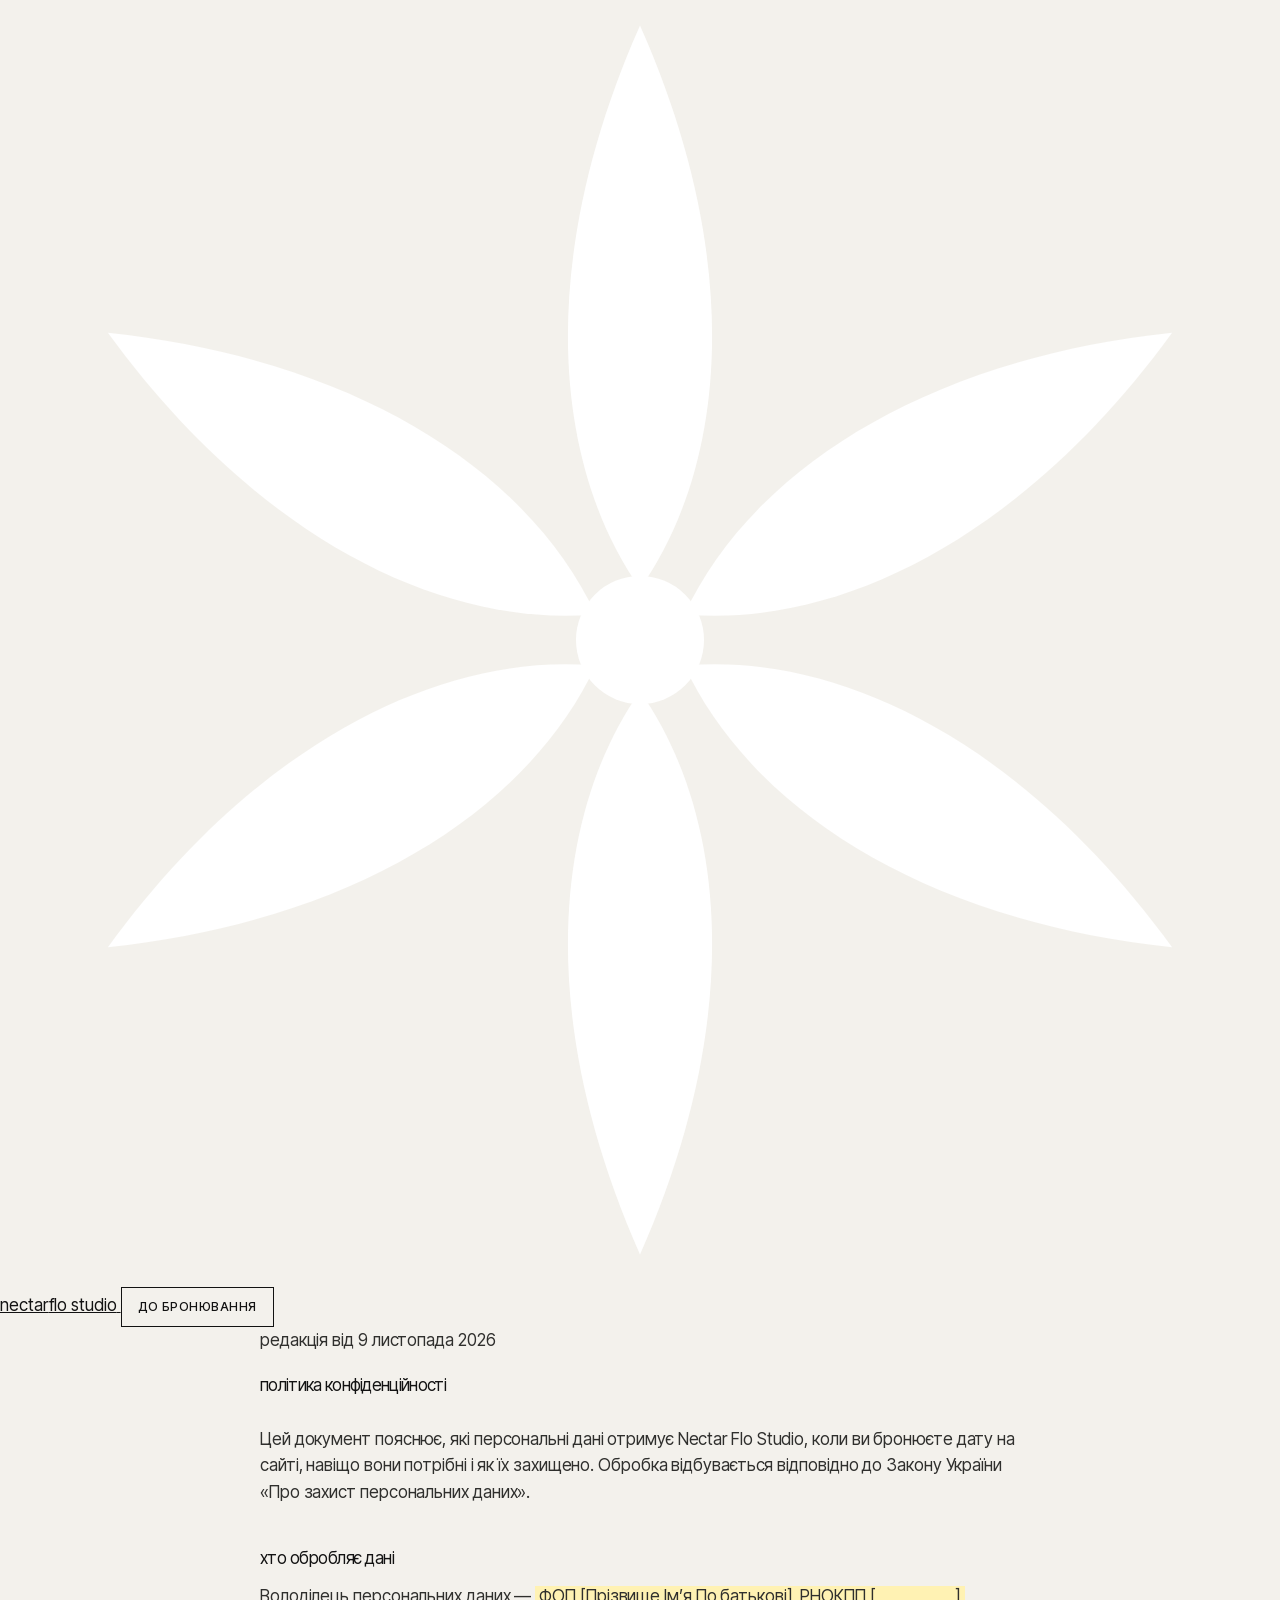
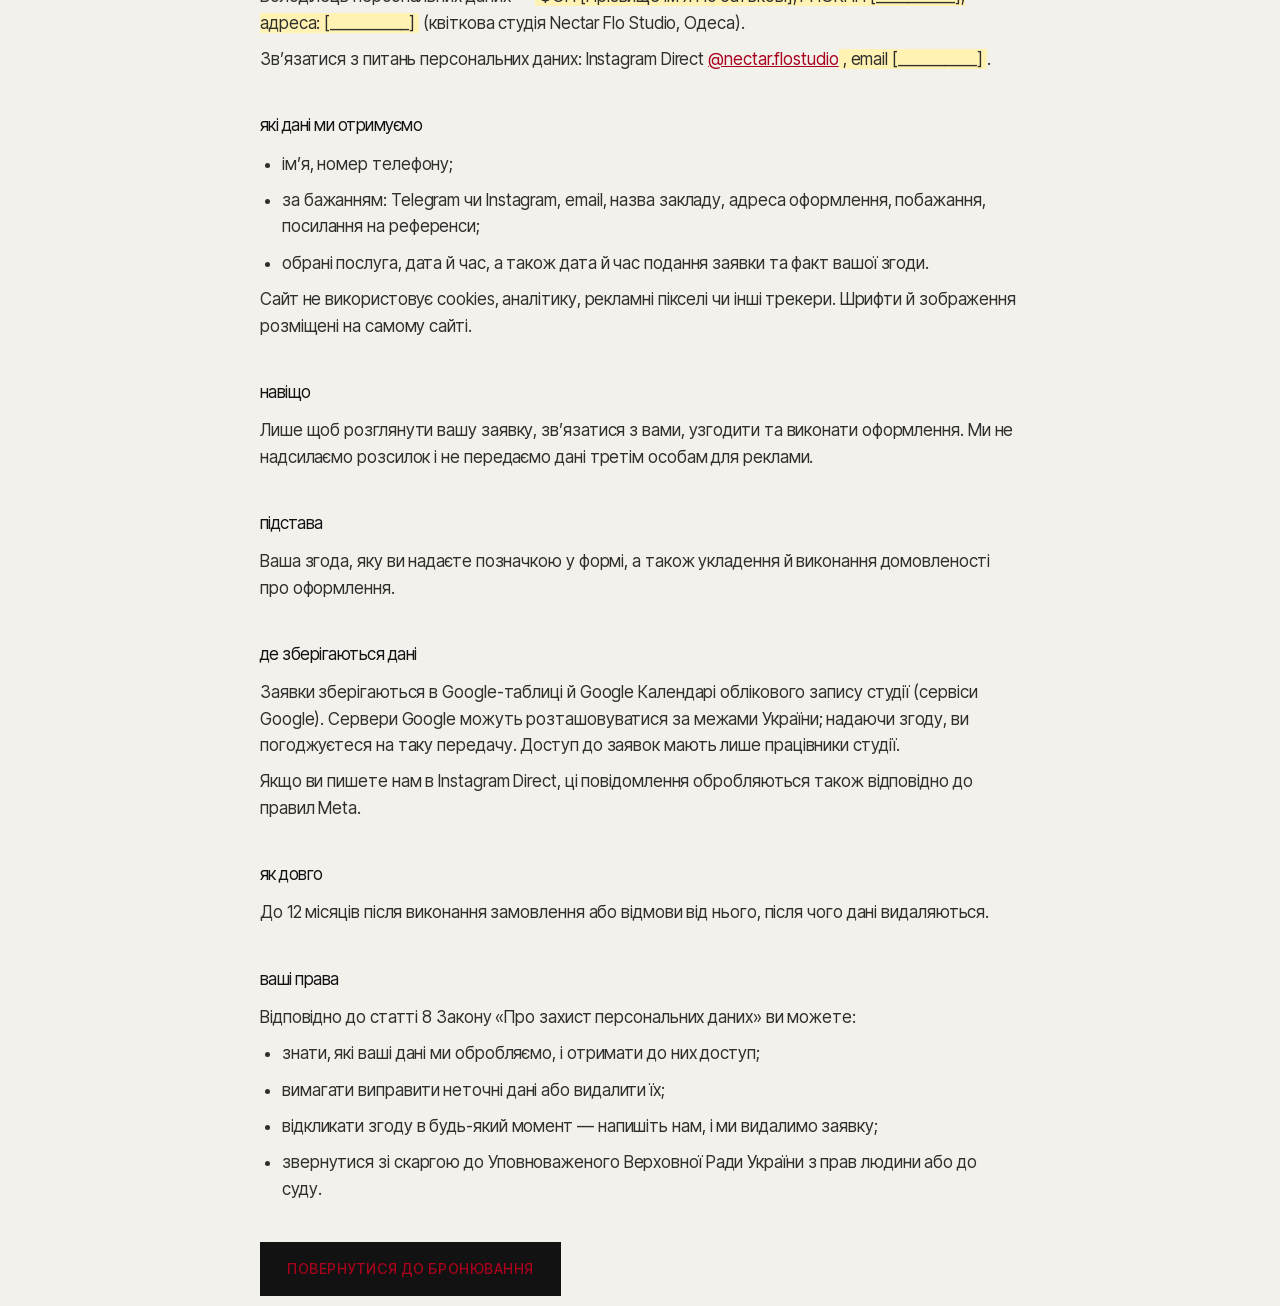
==== commit ce5f9201: "Редизайн: редакційна типографіка, сітка й анімації Inter Tight + Cormorant Garamond, масштаб «nectar" ====
--- a/privacy.html
+++ b/privacy.html
@@ -7,8 +7,8 @@
   <meta name="description" content="Як Nectar Flo Studio обробляє персональні дані із заявок на бронювання.">
   <meta name="robots" content="noindex">
   <link rel="icon" href="assets/img/favicon.svg" type="image/svg+xml">
-  <link rel="stylesheet" href="assets/fonts/fonts.css?v=17">
-  <link rel="stylesheet" href="assets/css/style.css?v=17">
+  <link rel="stylesheet" href="assets/fonts/fonts.css?v=31">
+  <link rel="stylesheet" href="assets/css/style.css?v=31">
   <style>
     .doc { max-width: 760px; margin: 0 auto; padding: calc(var(--header-h) + 40px) var(--gut) 80px; }
     .doc h1 { font: 300 clamp(2rem, 5vw, 3.4rem)/1.02 var(--f-display); letter-spacing: -.04em; margin: 18px 0 28px; }
--- a/assets/fonts/fonts.css
+++ b/assets/fonts/fonts.css
@@ -1,217 +1,163 @@
-/* Шрифти Unbounded, Manrope, JetBrains Mono — ліцензія SIL Open Font License 1.1. Розміщені локально: сайт не робить запитів до Google. */
+/* Inter Tight, Cormorant Garamond — SIL Open Font License 1.1. Розміщені локально: сайт не робить запитів до Google. */
 /* cyrillic-ext */
 @font-face {
-  font-family: 'JetBrains Mono';
-  font-style: normal;
+  font-family: 'Cormorant Garamond';
+  font-style: italic;
   font-weight: 400;
   font-display: swap;
-  src: url(../fonts/jetbrains-mono-400-cyrillic-ext.woff2) format('woff2');
+  src: url(../fonts/cormorant-garamond-400i-cyrillic-ext.woff2) format('woff2');
   unicode-range: U+0460-052F, U+1C80-1C8A, U+20B4, U+2DE0-2DFF, U+A640-A69F, U+FE2E-FE2F;
 }
 /* cyrillic */
 @font-face {
-  font-family: 'JetBrains Mono';
-  font-style: normal;
+  font-family: 'Cormorant Garamond';
+  font-style: italic;
   font-weight: 400;
   font-display: swap;
-  src: url(../fonts/jetbrains-mono-400-cyrillic.woff2) format('woff2');
+  src: url(../fonts/cormorant-garamond-400i-cyrillic.woff2) format('woff2');
   unicode-range: U+0301, U+0400-045F, U+0490-0491, U+04B0-04B1, U+2116;
 }
 /* latin */
 @font-face {
-  font-family: 'JetBrains Mono';
-  font-style: normal;
+  font-family: 'Cormorant Garamond';
+  font-style: italic;
   font-weight: 400;
   font-display: swap;
-  src: url(../fonts/jetbrains-mono-400-latin.woff2) format('woff2');
+  src: url(../fonts/cormorant-garamond-400i-latin.woff2) format('woff2');
   unicode-range: U+0000-00FF, U+0131, U+0152-0153, U+02BB-02BC, U+02C6, U+02DA, U+02DC, U+0304, U+0308, U+0329, U+2000-206F, U+20AC, U+2122, U+2191, U+2193, U+2212, U+2215, U+FEFF, U+FFFD;
 }
 /* cyrillic-ext */
 @font-face {
-  font-family: 'JetBrains Mono';
-  font-style: normal;
+  font-family: 'Cormorant Garamond';
+  font-style: italic;
   font-weight: 500;
   font-display: swap;
-  src: url(../fonts/jetbrains-mono-500-cyrillic-ext.woff2) format('woff2');
+  src: url(../fonts/cormorant-garamond-500i-cyrillic-ext.woff2) format('woff2');
   unicode-range: U+0460-052F, U+1C80-1C8A, U+20B4, U+2DE0-2DFF, U+A640-A69F, U+FE2E-FE2F;
 }
 /* cyrillic */
 @font-face {
-  font-family: 'JetBrains Mono';
-  font-style: normal;
+  font-family: 'Cormorant Garamond';
+  font-style: italic;
   font-weight: 500;
   font-display: swap;
-  src: url(../fonts/jetbrains-mono-500-cyrillic.woff2) format('woff2');
+  src: url(../fonts/cormorant-garamond-500i-cyrillic.woff2) format('woff2');
   unicode-range: U+0301, U+0400-045F, U+0490-0491, U+04B0-04B1, U+2116;
 }
 /* latin */
 @font-face {
-  font-family: 'JetBrains Mono';
-  font-style: normal;
+  font-family: 'Cormorant Garamond';
+  font-style: italic;
   font-weight: 500;
   font-display: swap;
-  src: url(../fonts/jetbrains-mono-500-latin.woff2) format('woff2');
+  src: url(../fonts/cormorant-garamond-500i-latin.woff2) format('woff2');
   unicode-range: U+0000-00FF, U+0131, U+0152-0153, U+02BB-02BC, U+02C6, U+02DA, U+02DC, U+0304, U+0308, U+0329, U+2000-206F, U+20AC, U+2122, U+2191, U+2193, U+2212, U+2215, U+FEFF, U+FFFD;
 }
 /* cyrillic-ext */
 @font-face {
-  font-family: 'Manrope';
+  font-family: 'Cormorant Garamond';
   font-style: normal;
-  font-weight: 400;
+  font-weight: 500;
   font-display: swap;
-  src: url(../fonts/manrope-400-cyrillic-ext.woff2) format('woff2');
+  src: url(../fonts/cormorant-garamond-500-cyrillic-ext.woff2) format('woff2');
   unicode-range: U+0460-052F, U+1C80-1C8A, U+20B4, U+2DE0-2DFF, U+A640-A69F, U+FE2E-FE2F;
 }
 /* cyrillic */
 @font-face {
-  font-family: 'Manrope';
+  font-family: 'Cormorant Garamond';
   font-style: normal;
-  font-weight: 400;
+  font-weight: 500;
   font-display: swap;
-  src: url(../fonts/manrope-400-cyrillic.woff2) format('woff2');
+  src: url(../fonts/cormorant-garamond-500-cyrillic.woff2) format('woff2');
   unicode-range: U+0301, U+0400-045F, U+0490-0491, U+04B0-04B1, U+2116;
 }
 /* latin */
 @font-face {
-  font-family: 'Manrope';
+  font-family: 'Cormorant Garamond';
   font-style: normal;
-  font-weight: 400;
+  font-weight: 500;
   font-display: swap;
-  src: url(../fonts/manrope-400-latin.woff2) format('woff2');
+  src: url(../fonts/cormorant-garamond-500-latin.woff2) format('woff2');
   unicode-range: U+0000-00FF, U+0131, U+0152-0153, U+02BB-02BC, U+02C6, U+02DA, U+02DC, U+0304, U+0308, U+0329, U+2000-206F, U+20AC, U+2122, U+2191, U+2193, U+2212, U+2215, U+FEFF, U+FFFD;
 }
 /* cyrillic-ext */
 @font-face {
-  font-family: 'Manrope';
+  font-family: 'Inter Tight';
   font-style: normal;
-  font-weight: 500;
+  font-weight: 400;
   font-display: swap;
-  src: url(../fonts/manrope-500-cyrillic-ext.woff2) format('woff2');
+  src: url(../fonts/inter-tight-400-cyrillic-ext.woff2) format('woff2');
   unicode-range: U+0460-052F, U+1C80-1C8A, U+20B4, U+2DE0-2DFF, U+A640-A69F, U+FE2E-FE2F;
 }
 /* cyrillic */
 @font-face {
-  font-family: 'Manrope';
+  font-family: 'Inter Tight';
   font-style: normal;
-  font-weight: 500;
+  font-weight: 400;
   font-display: swap;
-  src: url(../fonts/manrope-500-cyrillic.woff2) format('woff2');
+  src: url(../fonts/inter-tight-400-cyrillic.woff2) format('woff2');
   unicode-range: U+0301, U+0400-045F, U+0490-0491, U+04B0-04B1, U+2116;
 }
 /* latin */
 @font-face {
-  font-family: 'Manrope';
+  font-family: 'Inter Tight';
   font-style: normal;
-  font-weight: 500;
+  font-weight: 400;
   font-display: swap;
-  src: url(../fonts/manrope-500-latin.woff2) format('woff2');
+  src: url(../fonts/inter-tight-400-latin.woff2) format('woff2');
   unicode-range: U+0000-00FF, U+0131, U+0152-0153, U+02BB-02BC, U+02C6, U+02DA, U+02DC, U+0304, U+0308, U+0329, U+2000-206F, U+20AC, U+2122, U+2191, U+2193, U+2212, U+2215, U+FEFF, U+FFFD;
 }
 /* cyrillic-ext */
 @font-face {
-  font-family: 'Manrope';
+  font-family: 'Inter Tight';
   font-style: normal;
-  font-weight: 600;
+  font-weight: 500;
   font-display: swap;
-  src: url(../fonts/manrope-600-cyrillic-ext.woff2) format('woff2');
+  src: url(../fonts/inter-tight-500-cyrillic-ext.woff2) format('woff2');
   unicode-range: U+0460-052F, U+1C80-1C8A, U+20B4, U+2DE0-2DFF, U+A640-A69F, U+FE2E-FE2F;
 }
 /* cyrillic */
 @font-face {
-  font-family: 'Manrope';
+  font-family: 'Inter Tight';
   font-style: normal;
-  font-weight: 600;
+  font-weight: 500;
   font-display: swap;
-  src: url(../fonts/manrope-600-cyrillic.woff2) format('woff2');
+  src: url(../fonts/inter-tight-500-cyrillic.woff2) format('woff2');
   unicode-range: U+0301, U+0400-045F, U+0490-0491, U+04B0-04B1, U+2116;
 }
 /* latin */
 @font-face {
-  font-family: 'Manrope';
+  font-family: 'Inter Tight';
   font-style: normal;
-  font-weight: 600;
+  font-weight: 500;
   font-display: swap;
-  src: url(../fonts/manrope-600-latin.woff2) format('woff2');
+  src: url(../fonts/inter-tight-500-latin.woff2) format('woff2');
   unicode-range: U+0000-00FF, U+0131, U+0152-0153, U+02BB-02BC, U+02C6, U+02DA, U+02DC, U+0304, U+0308, U+0329, U+2000-206F, U+20AC, U+2122, U+2191, U+2193, U+2212, U+2215, U+FEFF, U+FFFD;
 }
 /* cyrillic-ext */
 @font-face {
-  font-family: 'Unbounded';
+  font-family: 'Inter Tight';
   font-style: normal;
-  font-weight: 300;
+  font-weight: 600;
   font-display: swap;
-  src: url(../fonts/unbounded-300-cyrillic-ext.woff2) format('woff2');
+  src: url(../fonts/inter-tight-600-cyrillic-ext.woff2) format('woff2');
   unicode-range: U+0460-052F, U+1C80-1C8A, U+20B4, U+2DE0-2DFF, U+A640-A69F, U+FE2E-FE2F;
 }
 /* cyrillic */
 @font-face {
-  font-family: 'Unbounded';
+  font-family: 'Inter Tight';
   font-style: normal;
-  font-weight: 300;
+  font-weight: 600;
   font-display: swap;
-  src: url(../fonts/unbounded-300-cyrillic.woff2) format('woff2');
+  src: url(../fonts/inter-tight-600-cyrillic.woff2) format('woff2');
   unicode-range: U+0301, U+0400-045F, U+0490-0491, U+04B0-04B1, U+2116;
 }
 /* latin */
 @font-face {
-  font-family: 'Unbounded';
+  font-family: 'Inter Tight';
   font-style: normal;
-  font-weight: 300;
+  font-weight: 600;
   font-display: swap;
-  src: url(../fonts/unbounded-300-latin.woff2) format('woff2');
+  src: url(../fonts/inter-tight-600-latin.woff2) format('woff2');
   unicode-range: U+0000-00FF, U+0131, U+0152-0153, U+02BB-02BC, U+02C6, U+02DA, U+02DC, U+0304, U+0308, U+0329, U+2000-206F, U+20AC, U+2122, U+2191, U+2193, U+2212, U+2215, U+FEFF, U+FFFD;
 }
-/* cyrillic-ext */
-@font-face {
-  font-family: 'Unbounded';
-  font-style: normal;
-  font-weight: 400;
-  font-display: swap;
-  src: url(../fonts/unbounded-400-cyrillic-ext.woff2) format('woff2');
-  unicode-range: U+0460-052F, U+1C80-1C8A, U+20B4, U+2DE0-2DFF, U+A640-A69F, U+FE2E-FE2F;
-}
-/* cyrillic */
-@font-face {
-  font-family: 'Unbounded';
-  font-style: normal;
-  font-weight: 400;
-  font-display: swap;
-  src: url(../fonts/unbounded-400-cyrillic.woff2) format('woff2');
-  unicode-range: U+0301, U+0400-045F, U+0490-0491, U+04B0-04B1, U+2116;
-}
-/* latin */
-@font-face {
-  font-family: 'Unbounded';
-  font-style: normal;
-  font-weight: 400;
-  font-display: swap;
-  src: url(../fonts/unbounded-400-latin.woff2) format('woff2');
-  unicode-range: U+0000-00FF, U+0131, U+0152-0153, U+02BB-02BC, U+02C6, U+02DA, U+02DC, U+0304, U+0308, U+0329, U+2000-206F, U+20AC, U+2122, U+2191, U+2193, U+2212, U+2215, U+FEFF, U+FFFD;
-}
-/* cyrillic-ext */
-@font-face {
-  font-family: 'Unbounded';
-  font-style: normal;
-  font-weight: 500;
-  font-display: swap;
-  src: url(../fonts/unbounded-500-cyrillic-ext.woff2) format('woff2');
-  unicode-range: U+0460-052F, U+1C80-1C8A, U+20B4, U+2DE0-2DFF, U+A640-A69F, U+FE2E-FE2F;
-}
-/* cyrillic */
-@font-face {
-  font-family: 'Unbounded';
-  font-style: normal;
-  font-weight: 500;
-  font-display: swap;
-  src: url(../fonts/unbounded-500-cyrillic.woff2) format('woff2');
-  unicode-range: U+0301, U+0400-045F, U+0490-0491, U+04B0-04B1, U+2116;
-}
-/* latin */
-@font-face {
-  font-family: 'Unbounded';
-  font-style: normal;
-  font-weight: 500;
-  font-display: swap;
-  src: url(../fonts/unbounded-500-latin.woff2) format('woff2');
-  unicode-range: U+0000-00FF, U+0131, U+0152-0153, U+02BB-02BC, U+02C6, U+02DA, U+02DC, U+0304, U+0308, U+0329, U+2000-206F, U+20AC, U+2122, U+2191, U+2193, U+2212, U+2215, U+FEFF, U+FFFD;
-}
--- a/assets/css/style.css
+++ b/assets/css/style.css
@@ -1,1176 +1,627 @@
 /* ==========================================================================
-   NECTAR FLO STUDIO
-   Концепція: «квіти як дроп» — сайт як редакційний лукбук.
-   Фото дають колір; інтерфейс — льон, асфальт і туш.
-   Червоний антуріум — тільки для дій. Рожевий nectar — тільки для знаку бренду.
+   NECTAR FLO STUDIO — редакційна дизайн-система
+   Шрифти: Inter Tight (гротеск: заголовки, текст, інтерфейс)
+           Cormorant Garamond Italic (акценти в заголовках, підписи, числа)
+   Колір: папір, туш, асфальт. Червоний антуріум — лише дії. Рожевий — лише бренд.
+   Форма: гострі кути, тонкі лінійки, 12-колонкова сітка.
+   Рух: рядки виїжджають з-під маски, фото відкриваються «завісою», точковий паралакс.
    ========================================================================== */
 
 :root {
-  /* палітра */
-  --linen: #f2f1ee;       /* фон: зім'ятий льон із фото студії */
-  --paper: #fbfaf8;
-  --ink: #141414;
-  --asphalt: #262625;     /* темні секції: мокрий асфальт */
-  --stone: #5f5e5a;       /* другорядний текст, 5.9:1 на --linen */
-  --line: #d5d3cd;
-  --red: #b0001b;         /* антуріум — кнопки дії, 7:1 з білим текстом */
-  --red-deep: #8c0015;
-  --nectar: #f4c7d4;      /* рожевий з логотипу — штамп, бірки, виділення */
-
-  /* шрифти */
-  --f-display: "Unbounded", "Helvetica Neue", Arial, sans-serif;
-  --f-body: "Manrope", "Helvetica Neue", Arial, sans-serif;
-  --f-mono: "JetBrains Mono", ui-monospace, Menlo, monospace;
-
-  /* ритм */
-  --gut: clamp(16px, 4vw, 56px);
-  --max: 1440px;
-  --sec: clamp(72px, 11vw, 160px);
-  --ease: cubic-bezier(.2, .7, .1, 1);
-  --header-h: 68px;
+  --paper: #f3f1ec;
+  --paper-2: #e9e6df;
+  --ink: #121212;
+  --ink-2: #2a2a28;
+  --stone: #6b6964;
+  --line: rgba(18, 18, 18, .14);
+  --line-light: rgba(243, 241, 236, .18);
+  --asphalt: #1b1b1a;
+  --red: #a8001c;
+  --red-2: #85001a;
+  --pink: #f2c4d0;
+
+  --sans: "Inter Tight", "Helvetica Neue", Arial, sans-serif;
+  --serif: "Cormorant Garamond", "Times New Roman", serif;
+
+  --m: clamp(16px, 3.2vw, 52px);
+  --max: 1600px;
+  --sec: clamp(104px, 13vw, 220px);
+  --hd: 64px;
+  --ease: cubic-bezier(.19, 1, .22, 1);
+  --ease-2: cubic-bezier(.65, 0, .35, 1);
 }
 
 *, *::before, *::after { box-sizing: border-box; }
-html { -webkit-text-size-adjust: 100%; scroll-behavior: smooth; scroll-padding-top: calc(var(--header-h) + 12px); }
+html { -webkit-text-size-adjust: 100%; scroll-padding-top: calc(var(--hd) + 16px); }
 body {
-  margin: 0;
-  background: var(--linen);
-  color: var(--ink);
-  font: 400 17px/1.6 var(--f-body);
-  -webkit-font-smoothing: antialiased;
+  margin: 0; background: var(--paper); color: var(--ink);
+  font: 400 17px/1.55 var(--sans); letter-spacing: -.005em;
+  -webkit-font-smoothing: antialiased; text-rendering: optimizeLegibility;
   overflow-x: hidden;
 }
 img { display: block; max-width: 100%; height: auto; }
 a { color: inherit; }
-h1, h2, h3 { margin: 0; font-weight: 400; }
-p { margin: 0; }
+h1, h2, h3, p, figure, dl, dd { margin: 0; }
+h1, h2, h3 { font-weight: 600; }
 ul, ol { margin: 0; padding: 0; list-style: none; }
-button { font: inherit; color: inherit; cursor: pointer; }
-::selection { background: var(--nectar); color: var(--ink); }
-
-:focus-visible { outline: 2px solid var(--red); outline-offset: 3px; border-radius: 2px; }
-
-.sr-only {
-  position: absolute !important; width: 1px; height: 1px; overflow: hidden;
-  clip: rect(0 0 0 0); clip-path: inset(50%); white-space: nowrap;
-}
-.skip {
-  position: fixed; left: 12px; top: -60px; z-index: 100;
-  background: var(--ink); color: var(--paper); padding: 10px 16px; text-decoration: none;
-}
+button, input, select, textarea { font: inherit; color: inherit; }
+button { cursor: pointer; background: none; border: 0; padding: 0; }
+em { font-family: var(--serif); font-style: italic; font-weight: 400; letter-spacing: 0; }
+::selection { background: var(--pink); color: var(--ink); }
+:focus-visible { outline: 2px solid var(--red); outline-offset: 3px; }
+
+.sr-only { position: absolute !important; width: 1px; height: 1px; overflow: hidden; clip: rect(0 0 0 0); clip-path: inset(50%); white-space: nowrap; }
+.skip { position: fixed; left: 12px; top: -80px; z-index: 300; padding: 12px 18px; background: var(--ink); color: var(--paper); text-decoration: none; }
 .skip:focus { top: 12px; }
-
-.mono {
-  font-family: var(--f-mono);
-  font-size: 12px;
-  letter-spacing: .02em;
-  line-height: 1.4;
-  text-transform: lowercase;
-}
+.wrap { width: 100%; max-width: var(--max); margin-left: auto; margin-right: auto; padding-left: var(--m); padding-right: var(--m); }
 .i { width: 1em; height: 1em; flex: none; }
-.i--lily { color: var(--red); }
-
-/* ---------- кнопки та посилання ---------- */
+.num { font: italic 400 1.15em/1 var(--serif); color: var(--stone); }
+.no-prices .price-only { display: none; }
+
+/* ---------- кнопки й посилання ---------- */
 .btn {
   --bg: var(--ink); --fg: var(--paper);
-  display: inline-flex; align-items: center; justify-content: center; gap: .55em;
-  min-height: 48px; padding: 0 22px;
-  border: 1px solid var(--bg); border-radius: 999px;
-  background: var(--bg); color: var(--fg);
-  font: 500 15px/1 var(--f-body);
-  text-decoration: none; white-space: nowrap;
-  transition: background .3s var(--ease), color .3s var(--ease), border-color .3s var(--ease), transform .3s var(--ease);
-}
-.btn .i { transition: transform .35s var(--ease); }
-.btn:hover .i { transform: translate(2px, -2px); }
-.btn:active { transform: scale(.98); }
-.btn--ink:hover { --bg: var(--asphalt); }
-.btn--red { --bg: var(--red); --fg: #fff; }
-.btn--red:hover { --bg: var(--red-deep); }
-.btn--ghost { --bg: transparent; --fg: var(--ink); border-color: var(--ink); }
-.btn--ghost:hover { --bg: var(--ink); --fg: var(--paper); }
-.btn--sm { min-height: 40px; padding: 0 16px; font-size: 14px; }
-.btn--lg { min-height: 60px; padding: 0 32px; font-size: 17px; }
-a.btn[href="#drop"]:hover .i { transform: translateY(3px); }
-
-.link {
-  display: inline-flex; align-items: center; gap: .4em;
-  font-weight: 500; text-decoration: none;
+  position: relative; overflow: hidden; isolation: isolate;
+  display: inline-flex; align-items: center; justify-content: center; gap: 14px;
+  min-height: 54px; padding: 0 26px;
+  background: var(--bg); color: var(--fg); border: 1px solid var(--bg);
+  font: 500 14px/1 var(--sans); letter-spacing: .04em; text-transform: uppercase; text-decoration: none;
+  transition: color .5s var(--ease), border-color .5s var(--ease);
+}
+.btn::before { content: ""; position: absolute; inset: 0; z-index: -1; background: var(--hover, var(--ink)); transform: translateY(101%); transition: transform .6s var(--ease); }
+.btn:hover::before { transform: none; }
+.btn .i { width: 16px; height: 16px; transition: transform .5s var(--ease); }
+.btn:hover .i { transform: translate(3px, -1px); }
+.btn--red { --bg: var(--red); --fg: #fff; --hover: var(--ink); }
+.btn--red:hover { border-color: var(--ink); }
+.btn--ink { --hover: var(--red); }
+.btn--ink:hover { border-color: var(--red); }
+.btn--light { --bg: var(--paper); --fg: var(--ink); --hover: var(--pink); }
+.btn--ghost { --bg: transparent; --fg: var(--ink); border-color: var(--ink); --hover: var(--ink); }
+.btn--ghost:hover { color: var(--paper); }
+.btn--sm { min-height: 40px; padding: 0 16px; font-size: 12px; }
+.btn[disabled] { opacity: .3; pointer-events: none; }
+.btn.is-busy { opacity: .6; pointer-events: none; }
+
+.lnk {
+  display: inline-flex; align-items: center; gap: 8px; padding: 4px 0;
+  font: 500 14px/1.2 var(--sans); letter-spacing: .04em; text-transform: uppercase; text-decoration: none;
   background: linear-gradient(currentColor, currentColor) 0 100% / 100% 1px no-repeat;
-  padding-bottom: 3px;
-  transition: background-size .4s var(--ease);
-}
-.link:hover { background-size: 0 1px; background-position: 100% 100%; }
+  transition: background-size .6s var(--ease);
+}
+.lnk:hover { background-size: 0 1px; background-position: 100% 100%; }
+.lnk--light { color: var(--paper); }
+.lnk--back::before { content: "←"; }
 
 /* ---------- шапка ---------- */
-.header {
-  position: fixed; inset: 0 0 auto; z-index: 40;
-  height: var(--header-h);
-  transition: background .4s var(--ease), border-color .4s var(--ease);
-  border-bottom: 1px solid transparent;
-}
-.header.is-solid {
-  background: color-mix(in srgb, var(--linen) 88%, transparent);
-  -webkit-backdrop-filter: blur(14px); backdrop-filter: blur(14px);
-  border-color: var(--line);
-}
-.header__inner {
-  max-width: var(--max); height: 100%; margin: 0 auto; padding: 0 var(--gut);
-  display: flex; align-items: center; gap: 24px;
-}
-.brand { display: inline-flex; align-items: center; gap: 10px; text-decoration: none; margin-right: auto; }
-.brand__dot {
-  width: 34px; height: 34px; border-radius: 50%;
-  background: var(--nectar); color: #fff;
-  display: grid; place-items: center;
-  transition: transform .8s var(--ease);
-}
-.brand__dot svg { width: 22px; height: 22px; }
-.brand:hover .brand__dot { transform: rotate(60deg); }
-.brand__word { font: 500 19px/1 var(--f-display); letter-spacing: -.01em; display: flex; align-items: baseline; gap: 6px; }
-.brand__sub { font: 400 11px/1 var(--f-mono); color: var(--stone); letter-spacing: .02em; }
-
-.nav__list { display: flex; gap: 26px; }
-.nav__list a {
-  font-size: 15px; text-decoration: none; position: relative; padding: 6px 0;
-}
-.nav__list a::after {
-  content: ""; position: absolute; left: 0; right: 0; bottom: 0; height: 1px;
-  background: currentColor; transform: scaleX(0); transform-origin: right;
-  transition: transform .4s var(--ease);
-}
+.hd { position: fixed; inset: 0 0 auto; z-index: 100; height: var(--hd); transition: background .5s var(--ease), border-color .5s var(--ease); border-bottom: 1px solid transparent; }
+.hd.is-solid { background: rgba(243, 241, 236, .92); -webkit-backdrop-filter: blur(12px); backdrop-filter: blur(12px); border-color: var(--line); }
+.hd__in { max-width: var(--max); height: 100%; margin: 0 auto; padding: 0 var(--m); display: flex; align-items: center; gap: 32px; }
+.hd__logo { margin-right: auto; text-decoration: none; font: 600 26px/1 var(--sans); letter-spacing: -.06em; opacity: 0; transform: translateY(8px); transition: opacity .5s var(--ease), transform .5s var(--ease); }
+.hd.is-compact .hd__logo { opacity: 1; transform: none; }
+.nav__list { display: flex; gap: 28px; }
+.nav__list a { position: relative; font: 500 12px/1 var(--sans); letter-spacing: .09em; text-transform: uppercase; text-decoration: none; padding: 6px 0; }
+.nav__list a::after { content: ""; position: absolute; left: 0; right: 0; bottom: 0; height: 1px; background: currentColor; transform: scaleX(0); transform-origin: right; transition: transform .5s var(--ease); }
 .nav__list a:hover::after, .nav__list a[aria-current="true"]::after { transform: scaleX(1); transform-origin: left; }
-
-.menu-btn {
-  display: none; align-items: center; gap: 10px;
-  min-height: 44px; padding: 0 4px 0 12px; background: none; border: 0;
-  font: 500 15px/1 var(--f-body);
-}
-.menu-btn__lines { width: 22px; height: 8px; border-block: 1.5px solid currentColor; }
-
-/* мобільне меню */
-.menu {
-  position: fixed; inset: 0; z-index: 60;
-  background: var(--asphalt); color: var(--linen);
-  display: flex; flex-direction: column; padding: 20px var(--gut) 28px;
-}
+.hd__menu { display: none; font: 500 12px/1 var(--sans); letter-spacing: .09em; text-transform: uppercase; min-height: 44px; padding: 0 2px; }
+
+.menu { position: fixed; inset: 0; z-index: 200; background: var(--ink); color: var(--paper); display: flex; flex-direction: column; padding: 0 var(--m) 28px; }
 .menu[hidden] { display: none; }
-.menu__top { display: flex; justify-content: space-between; align-items: center; min-height: 44px; }
-.menu__close { background: none; border: 1px solid currentColor; border-radius: 999px; padding: 10px 18px; min-height: 44px; }
+.menu__top { height: var(--hd); display: flex; align-items: center; justify-content: space-between; }
+.menu__logo { font: 600 26px/1 var(--sans); letter-spacing: -.06em; }
+.menu__close { font: 500 12px/1 var(--sans); letter-spacing: .09em; text-transform: uppercase; min-height: 44px; }
 .menu > nav { margin: auto 0; }
-.menu__list li { border-bottom: 1px solid rgba(242, 241, 238, .18); }
-.menu__list a {
-  display: flex; align-items: baseline; gap: 16px; padding: 16px 0;
-  font: 300 clamp(28px, 8vw, 44px)/1.1 var(--f-display); text-decoration: none;
-}
-.menu__list .mono { color: var(--nectar); }
-.menu__bottom { display: flex; flex-wrap: wrap; gap: 16px; align-items: center; justify-content: space-between; }
-.menu.is-open .menu__list li { animation: menuIn .6s var(--ease) both; }
-.menu.is-open .menu__list li:nth-child(2) { animation-delay: .05s; }
-.menu.is-open .menu__list li:nth-child(3) { animation-delay: .1s; }
-.menu.is-open .menu__list li:nth-child(4) { animation-delay: .15s; }
-.menu.is-open .menu__list li:nth-child(5) { animation-delay: .2s; }
-@keyframes menuIn { from { opacity: 0; transform: translateY(18px); } }
-
-/* ---------- загальні секції ---------- */
-.section { max-width: var(--max); margin: 0 auto; padding: var(--sec) var(--gut) 0; }
-.section__head { display: grid; gap: 18px; margin-bottom: clamp(36px, 5vw, 64px); max-width: 820px; }
-.section__head--split { max-width: none; grid-template-columns: 1fr; }
-.section__no { color: var(--stone); }
-.section__title {
-  font: 300 clamp(2.1rem, 5vw, 4.4rem)/1.02 var(--f-display);
-  letter-spacing: -.035em;
-}
-.section__lead { font-size: clamp(16px, 1.3vw, 19px); max-width: 60ch; color: #2f2f2d; }
-
-/* рамка фото: тонка паспарту-лінія і підпис як у галереї */
-.frame { margin: 0; position: relative; }
-.frame img { width: 100%; height: auto; object-fit: cover; background: #e3e1dc; }
-.cap {
-  display: flex; gap: 10px; margin-top: 10px;
-  font: 400 12px/1.4 var(--f-mono); color: var(--stone);
-}
-.cap span { color: var(--ink); }
+.menu__list { counter-reset: m; }
+.menu__list li { counter-increment: m; overflow: hidden; }
+.menu__list a { display: flex; align-items: baseline; gap: 14px; padding: 6px 0; text-decoration: none; font: 600 clamp(32px, 9vw, 56px)/1.05 var(--sans); letter-spacing: -.045em; }
+.menu__list a::before { content: counter(m, decimal-leading-zero); font: italic 400 16px/1 var(--serif); color: var(--pink); }
+.menu.is-open .menu__list a { animation: lineUp .9s var(--ease) both; }
+.menu.is-open .menu__list li:nth-child(2) a { animation-delay: .04s; } .menu.is-open .menu__list li:nth-child(3) a { animation-delay: .08s; }
+.menu.is-open .menu__list li:nth-child(4) a { animation-delay: .12s; } .menu.is-open .menu__list li:nth-child(5) a { animation-delay: .16s; }
+.menu.is-open .menu__list li:nth-child(6) a { animation-delay: .2s; } .menu.is-open .menu__list li:nth-child(7) a { animation-delay: .24s; }
+.menu__foot { font-size: 14px; color: #bdbab3; }
+@keyframes lineUp { from { transform: translateY(105%); } }
 
 /* ---------- перший екран ---------- */
-.hero {
-  max-width: var(--max); margin: 0 auto;
-  padding: calc(var(--header-h) + clamp(28px, 6vw, 72px)) var(--gut) clamp(48px, 7vw, 96px);
-  display: grid; grid-template-columns: minmax(0, 1fr); gap: 48px;
-}
-.kicker { display: inline-flex; align-items: center; gap: 10px; font: 400 13px/1 var(--f-mono); }
-.kicker .i { width: 16px; height: 16px; }
-.hero__title {
-  margin: 22px 0 26px;
-  font: 300 clamp(2.15rem, 5.6vw, 5.6rem)/.98 var(--f-display);
-  letter-spacing: -.045em;
-}
-.hero__title .line { display: block; }
-.hero__title .line--accent { color: var(--red); font-weight: 400; }
-.hero__lead { max-width: 46ch; font-size: clamp(16px, 1.3vw, 19px); color: #2f2f2d; }
-.hero__actions { display: flex; flex-wrap: wrap; gap: 12px; margin-top: 30px; }
-.hero__facts { display: flex; flex-wrap: wrap; gap: 8px; margin-top: 34px; }
-.hero__facts li { border: 1px solid var(--line); border-radius: 999px; padding: 7px 12px; color: var(--stone); }
-
-.hero__media {
-  position: relative;
-  display: grid; grid-template-columns: repeat(12, 1fr); align-items: end;
-}
-.hero__main { grid-column: 3 / -1; grid-row: 1; }
-.hero__main img { aspect-ratio: 3 / 4; }
-.hero__aside { grid-column: 1 / 6; grid-row: 1; align-self: end; margin-bottom: 16%; z-index: 2; }
-.hero__aside img { aspect-ratio: 3 / 4; border: 8px solid var(--linen); }
-.hero__aside .cap { padding-left: 8px; }
-
-.stamp {
-  position: absolute; z-index: 3;
-  right: -10px; top: -34px;
-  width: clamp(104px, 14vw, 168px);
-}
-.stamp svg { width: 100%; height: auto; overflow: visible; }
-.stamp__bg { fill: var(--nectar); }
-.stamp__ring { transform-origin: 100px 100px; animation: spin 40s linear infinite; }
-.stamp text { font: 500 14px var(--f-mono); fill: var(--ink); letter-spacing: .06em; }
-.stamp__lily { color: #fff; }
-@keyframes spin { to { transform: rotate(360deg); } }
+.hero { max-width: var(--max); margin: 0 auto; padding: calc(var(--hd) + 8px) var(--m) 0; }
+.mast { line-height: 0; }
+.mast__word {
+  display: inline-flex; overflow: hidden; white-space: nowrap;
+  font: 600 var(--mast, 25vw)/.8 var(--sans); letter-spacing: -.055em;
+  padding: .02em .06em .03em 0; margin-left: -.04em;
+}
+.mast__word > span { display: inline-block; will-change: transform; }
+.js .mast__word > span { transform: translateY(102%); animation: mastIn 1.4s var(--ease) forwards; }
+.js .mast__word > span:nth-child(2) { animation-delay: .06s; } .js .mast__word > span:nth-child(3) { animation-delay: .12s; }
+.js .mast__word > span:nth-child(4) { animation-delay: .18s; } .js .mast__word > span:nth-child(5) { animation-delay: .24s; }
+.js .mast__word > span:nth-child(6) { animation-delay: .3s; }
+@keyframes mastIn { to { transform: translateY(0); } }
+.js .mast__word.is-ready > span { animation: none; transform: translateY(var(--py, 0px)); }
+
+.hero__meta {
+  display: grid; grid-template-columns: repeat(4, minmax(0, 1fr)); gap: 16px;
+  margin-top: 18px; padding-top: 12px; border-top: 1px solid var(--ink);
+  font: 500 11px/1.3 var(--sans); letter-spacing: .12em; text-transform: uppercase;
+}
+.hero__meta span:nth-child(3) { text-align: center; } .hero__meta span:last-child { text-align: right; }
+.js .hero__meta { opacity: 0; animation: fadeIn 1s var(--ease) .7s forwards; }
+@keyframes fadeIn { to { opacity: 1; } }
+
+.hero__grid { display: grid; grid-template-columns: repeat(12, minmax(0, 1fr)); gap: 20px; margin-top: clamp(40px, 6vw, 96px); align-items: end; }
+.hero__intro { grid-column: 1 / 5; align-self: end; padding-bottom: 8px; }
+.hero__lead { font: 500 clamp(28px, 2.6vw, 44px)/1.08 var(--sans); letter-spacing: -.035em; }
+.hero__lead em { font-size: 1.12em; }
+.hero__text { margin-top: 26px; max-width: 40ch; color: var(--ink-2); }
+.hero__actions { display: flex; flex-wrap: wrap; align-items: center; gap: 22px 28px; margin-top: 32px; }
+.hero__main { grid-column: 5 / 10; }
+.hero__main img { aspect-ratio: 3 / 4; width: 100%; object-fit: cover; }
+.hero__side { grid-column: 10 / 13; align-self: start; margin-top: 18%; }
+.hero__side img { aspect-ratio: 3 / 4; width: 100%; object-fit: cover; }
+figcaption { margin-top: 10px; font: 400 12px/1.4 var(--sans); letter-spacing: .02em; color: var(--stone); }
+figcaption em { font-size: 16px; color: var(--ink); }
 
 /* ---------- біжучий рядок ---------- */
-.ticker {
-  background: var(--ink); color: var(--linen);
-  overflow: hidden; white-space: nowrap;
-  border-block: 1px solid var(--ink);
-}
-.ticker__track {
-  display: inline-flex; align-items: center; gap: 28px;
-  padding: 16px 0;
-  font: 300 clamp(18px, 2vw, 26px)/1 var(--f-display); letter-spacing: -.02em;
-  animation: marquee 48s linear infinite;
-}
-.ticker__track svg { width: 18px; height: 18px; color: var(--nectar); flex: none; }
-.ticker:hover .ticker__track { animation-play-state: paused; }
+.marq { margin-top: var(--sec); border-block: 1px solid var(--ink); overflow: hidden; white-space: nowrap; }
+.marq__track { display: inline-flex; align-items: center; gap: 40px; padding: 18px 0 22px; animation: marquee 60s linear infinite; }
+.marq__track span { font: italic 400 clamp(36px, 4.6vw, 76px)/1 var(--serif); letter-spacing: -.01em; }
+.marq__track i { width: 12px; height: 12px; border-radius: 50%; background: var(--red); flex: none; }
+.marq:hover .marq__track { animation-play-state: paused; }
 @keyframes marquee { to { transform: translateX(-50%); } }
 
-/* ---------- каталог ---------- */
-.filters { display: flex; flex-wrap: wrap; gap: 8px; margin-bottom: 32px; }
-.chip {
-  min-height: 40px; padding: 0 16px; border-radius: 999px;
-  border: 1px solid var(--ink); background: transparent;
-  font: 400 13px/1 var(--f-mono);
-  transition: background .25s, color .25s;
-}
-.chip:hover { background: rgba(20, 20, 20, .06); }
-.chip[aria-pressed="true"] { background: var(--ink); color: var(--paper); }
-
-.grid {
-  display: grid; gap: clamp(28px, 3vw, 44px) clamp(16px, 2vw, 28px);
-  grid-template-columns: minmax(0, 1fr);
-}
-.card { position: relative; }
+/* ---------- заголовки секцій ---------- */
+.sh { display: grid; grid-template-columns: repeat(12, minmax(0, 1fr)); gap: 20px; align-items: end; margin-bottom: clamp(48px, 6vw, 96px); }
+.sh__title { grid-column: 1 / 8; font: 600 clamp(52px, 7.6vw, 132px)/.9 var(--sans); letter-spacing: -.055em; }
+.sh__title em { font-size: 1.08em; letter-spacing: -.02em; font-weight: 400; }
+.sh__title--light { color: var(--paper); }
+.sh__side { grid-column: 9 / 13; display: grid; gap: 22px; color: var(--ink-2); }
+.sh__side p { max-width: 42ch; }
+.sh__side--row { grid-template-columns: 1fr auto; align-items: end; }
+
+/* рядки, що виїжджають з-під маски */
+.ln { display: block; overflow: hidden; padding-bottom: .08em; margin-bottom: -.08em; }
+.ln > span { display: inline-block; }
+.js .ln > span { transform: translateY(112%); transition: transform 1.25s var(--ease); }
+.js .is-in .ln > span { transform: none; }
+.js .is-in .ln:nth-child(2) > span { transition-delay: .07s; } .js .is-in .ln:nth-child(3) > span { transition-delay: .14s; }
+.js .is-in .ln:nth-child(4) > span { transition-delay: .21s; }
+
+.js .rv { opacity: 0; transform: translateY(22px); transition: opacity 1s var(--ease), transform 1.2s var(--ease); }
+.js .rv.is-in { opacity: 1; transform: none; }
+
+/* фото: «завіса» + легке зменшення */
+.img-rv { position: relative; }
+.img-clip { position: relative; overflow: hidden; }
+.img-clip img { will-change: transform; }
+.js .img-rv .curtain { position: absolute; inset: 0; background: var(--paper); transform-origin: top; transition: transform 1.4s var(--ease-2); pointer-events: none; z-index: 2; }
+.js .img-rv .img-clip img { transform: scale(1.16); transition: transform 1.8s var(--ease); }
+.js .img-rv.is-in .curtain { transform: scaleY(0); }
+.js .img-rv.is-in .img-clip img { transform: scale(1); }
+.js .sub .img-rv .curtain { background: var(--asphalt); }
+
+/* ---------- про студію ---------- */
+.about { margin-top: var(--sec); }
+.about__text { font: 500 clamp(34px, 5vw, 86px)/1.02 var(--sans); letter-spacing: -.045em; max-width: 22ch; }
+.about__text em { color: var(--red); font-size: 1.08em; }
+.about__list { display: grid; grid-template-columns: repeat(4, minmax(0, 1fr)); gap: 20px; margin-top: clamp(64px, 8vw, 120px); }
+.about__list li { border-top: 1px solid var(--ink); padding-top: 18px; display: grid; gap: 10px; align-content: start; }
+.about__list .num { font-size: 22px; }
+.about__list h3 { font: 600 22px/1.1 var(--sans); letter-spacing: -.03em; }
+.about__list p { font-size: 15px; color: var(--stone); max-width: 30ch; }
+
+/* ---------- роботи ---------- */
+.works { margin-top: var(--sec); }
+.tabs { display: flex; flex-wrap: wrap; gap: 6px 22px; }
+.tab { position: relative; padding: 6px 0; font: 500 13px/1 var(--sans); letter-spacing: .08em; text-transform: uppercase; color: var(--stone); transition: color .3s; }
+.tab sup { font: italic 400 13px/1 var(--serif); letter-spacing: 0; margin-left: 2px; }
+.tab::after { content: ""; position: absolute; left: 0; right: 0; bottom: 0; height: 1px; background: var(--ink); transform: scaleX(0); transform-origin: left; transition: transform .5s var(--ease); }
+.tab:hover, .tab[aria-pressed="true"] { color: var(--ink); }
+.tab[aria-pressed="true"]::after { transform: scaleX(1); }
+
+.grid { display: grid; grid-template-columns: repeat(12, minmax(0, 1fr)); gap: clamp(48px, 6vw, 96px) 20px; align-items: start; }
+.card { grid-column: span var(--span, 4); }
 .card[hidden] { display: none; }
-.card__btn {
-  display: block; width: 100%; padding: 0; border: 0; background: none; text-align: left;
-}
-.card__media { position: relative; overflow: hidden; }
-.card__media img {
-  width: 100%; aspect-ratio: 4 / 5; object-fit: cover;
-  transition: transform 1.1s var(--ease), filter .6s var(--ease);
-}
+.card.is-down { margin-top: clamp(40px, 10vw, 160px); }
+.card__btn { display: block; width: 100%; text-align: left; }
+@media (hover: hover) and (pointer: fine) { .js .card__btn { cursor: none; } }
+.card__media { position: relative; display: grid; grid-auto-flow: column; grid-auto-columns: 1fr; gap: 8px; overflow: hidden; }
+.card__media img { width: 100%; aspect-ratio: var(--ar, 3 / 4); object-fit: cover; transition: transform 1.4s var(--ease), opacity .8s var(--ease); }
 .card__btn:hover .card__media img { transform: scale(1.035); }
-.card--feature .card__media { display: grid; grid-template-columns: 1fr 1fr; gap: 6px; }
-.card--feature .card__media img { aspect-ratio: 3 / 4; }
-.card--wide .card__media img { aspect-ratio: 16 / 9; }
-
-/* бірка-цінник — характерна деталь сайту */
-.tag {
-  position: absolute; z-index: 2; top: 0; right: clamp(14px, 2vw, 22px);
-  display: flex; flex-direction: column; align-items: center;
-  transform-origin: 50% 0;
-  pointer-events: none;
-}
-.tag__string { width: 1px; height: 26px; background: var(--ink); opacity: .7; }
-.tag__body {
-  position: relative;
-  min-width: 96px; padding: 18px 12px 12px;
-  background: var(--paper); color: var(--ink);
-  clip-path: polygon(14% 0, 86% 0, 100% 12%, 100% 100%, 0 100%, 0 12%);
-  text-align: center;
-  box-shadow: 0 1px 0 rgba(0,0,0,.05);
-}
-.tag__body::before { /* дірочка для мотузки */
-  content: ""; position: absolute; top: 7px; left: 50%; width: 6px; height: 6px; margin-left: -3px;
-  border-radius: 50%; background: var(--asphalt);
-}
-.tag__no { display: block; font: 400 10px/1 var(--f-mono); color: var(--stone); }
-.tag__price { display: block; margin-top: 6px; font: 500 14px/1.15 var(--f-body); white-space: nowrap; }
-.tag--live .tag__body { background: var(--nectar); }
-.card__btn:hover .tag, .card__btn:focus-visible .tag { animation: swing 1.4s var(--ease); }
-@keyframes swing {
-  0% { transform: rotate(0); } 20% { transform: rotate(5deg); } 45% { transform: rotate(-3.5deg); }
-  70% { transform: rotate(1.6deg); } 100% { transform: rotate(0); }
-}
-
-.card__info { display: grid; gap: 6px; padding-top: 16px; }
-.card__row { display: flex; justify-content: space-between; align-items: baseline; gap: 12px; }
-.card__title { font: 400 clamp(19px, 1.7vw, 24px)/1.15 var(--f-display); letter-spacing: -.03em; }
-.card__status { color: var(--stone); white-space: nowrap; }
-.card__status--live { color: var(--red); }
-.card__lead { color: #3a3a37; font-size: 15px; max-width: 46ch; }
-.card__more {
-  display: inline-flex; align-items: center; gap: .4em; margin-top: 4px;
-  font-weight: 500; font-size: 15px;
-}
-.card__more .i { transition: transform .35s var(--ease); }
-.card__btn:hover .card__more .i { transform: translateX(4px); }
-
-.drop__more { margin-top: clamp(36px, 5vw, 56px); }
-.noscript { padding: 24px; border: 1px solid var(--line); }
+.card__media .card__alt { position: absolute; inset: 0; height: 100%; aspect-ratio: auto; opacity: 0; }
+.card__btn:hover .card__alt, .card__btn:focus-visible .card__alt { opacity: 1; }
+.card__info { display: grid; grid-template-columns: auto 1fr auto; gap: 4px 14px; align-items: baseline; padding-top: 14px; }
+.card__no { font: italic 400 18px/1 var(--serif); color: var(--stone); }
+.card__title { font: 600 clamp(19px, 1.5vw, 24px)/1.15 var(--sans); letter-spacing: -.03em; }
+.card__status { font: 500 10.5px/1.3 var(--sans); letter-spacing: .1em; text-transform: uppercase; color: var(--stone); text-align: right; }
+.card__status.is-live { color: var(--red); }
+.card__lead { grid-column: 2 / -1; font-size: 15px; color: var(--stone); max-width: 46ch; }
+.js .card { opacity: 0; transform: translateY(40px); transition: opacity 1.1s var(--ease), transform 1.3s var(--ease); }
+.js .card.is-in { opacity: 1; transform: none; }
+
+/* ---------- хроніка ---------- */
+.chron { position: relative; margin-top: var(--sec); }
+.chron__sticky { display: flex; flex-direction: column; justify-content: center; gap: clamp(24px, 4vh, 48px); }
+.chron__head { display: flex; flex-wrap: wrap; align-items: end; justify-content: space-between; gap: 16px; }
+.chron__head .sh__title { grid-column: auto; }
+.chron__hint { font: 500 11px/1.3 var(--sans); letter-spacing: .12em; text-transform: uppercase; color: var(--stone); }
+.chron__track { display: flex; gap: clamp(28px, 4vw, 72px); padding: 0 var(--m) 8px; overflow-x: auto; scroll-snap-type: x mandatory; scrollbar-width: none; }
+.chron__track::-webkit-scrollbar { display: none; }
+.chron__item { flex: none; display: grid; gap: 14px; align-content: start; scroll-snap-align: start; max-width: 86vw; }
+.chron__when { display: flex; align-items: baseline; gap: 14px; font: 500 12px/1 var(--sans); letter-spacing: .12em; text-transform: uppercase; }
+.chron__when em { font-size: clamp(48px, 6vw, 104px); line-height: .9; letter-spacing: -.02em; text-transform: none; }
+.chron__imgs { display: flex; gap: 10px; height: clamp(280px, 50vh, 520px); }
+.chron__imgs img { height: 100%; width: auto; max-width: 70vw; object-fit: cover; }
+.chron__cap { max-width: 40ch; font-size: 15px; color: var(--stone); }
+.chron__item--cta { align-self: stretch; }
+.chron__cta { display: grid; align-content: end; justify-items: start; gap: 18px; height: 100%; min-height: 320px; width: min(78vw, 380px); padding: 28px; background: var(--ink); color: var(--paper); text-decoration: none; }
+.chron__cta .chron__when { color: var(--paper); }
+.chron__ask { font: 600 clamp(36px, 3.6vw, 56px)/.95 var(--sans); letter-spacing: -.05em; }
+.chron__bar { height: 1px; background: var(--line); }
+.chron__bar i { display: block; height: 1px; background: var(--ink); transform-origin: left; transform: scaleX(0); }
+.chron.is-pinned .chron__sticky { position: sticky; top: 0; height: 100vh; overflow: hidden; padding-top: var(--hd); }
+.chron.is-pinned .chron__track { overflow: visible; width: max-content; will-change: transform; scroll-snap-type: none; padding-left: max(var(--m), calc((100vw - var(--max)) / 2 + var(--m))); padding-right: 10vw; }
+
+/* ---------- з життя студії ---------- */
+.stories { margin-top: var(--sec); }
+.arrows { display: flex; gap: 8px; }
+.arr { width: 52px; height: 52px; display: grid; place-items: center; border: 1px solid var(--ink); transition: background .4s var(--ease), color .4s var(--ease); }
+.arr:hover { background: var(--ink); color: var(--paper); }
+.arr .i { width: 20px; height: 20px; }
+.arr[disabled] { opacity: .2; pointer-events: none; }
+.stories__rail {
+  --pad: max(var(--m), calc((100vw - var(--max)) / 2 + var(--m)));
+  display: flex; gap: 20px; overflow-x: auto; scroll-snap-type: x mandatory; scroll-behavior: smooth;
+  padding: 0 var(--pad) 12px; scroll-padding-inline: var(--pad); scrollbar-width: none; cursor: grab;
+}
+.stories__rail::-webkit-scrollbar { display: none; }
+.stories__rail.is-drag { cursor: grabbing; scroll-snap-type: none; scroll-behavior: auto; }
+.story { flex: none; width: clamp(210px, 19vw, 290px); scroll-snap-align: start; }
+.story__link { display: grid; gap: 12px; text-decoration: none; -webkit-user-drag: none; }
+.story__img { position: relative; overflow: hidden; aspect-ratio: 9 / 16; background: var(--paper-2); }
+.story__img img { width: 100%; height: 100%; object-fit: cover; transition: transform 1.4s var(--ease); pointer-events: none; }
+.story__link:hover .story__img img { transform: scale(1.05); }
+.story__play { position: absolute; left: 12px; bottom: 12px; width: 40px; height: 40px; border-radius: 50%; background: rgba(243, 241, 236, .92); display: grid; place-items: center; transition: transform .5s var(--ease); }
+.story__play::before { content: ""; margin-left: 3px; border-left: 10px solid var(--ink); border-top: 6px solid transparent; border-bottom: 6px solid transparent; }
+.story__link:hover .story__play { transform: scale(1.12); }
+.story__meta { font: 500 10.5px/1.3 var(--sans); letter-spacing: .12em; text-transform: uppercase; color: var(--stone); }
+.story__title { font: 600 18px/1.15 var(--sans); letter-spacing: -.025em; }
+.story__text { font-size: 14px; color: var(--stone); }
+.js .story { opacity: 0; transform: translateY(30px); transition: opacity 1s var(--ease), transform 1.2s var(--ease); transition-delay: calc(var(--d) * 60ms); }
+.js .story.is-in { opacity: 1; transform: none; }
 
 /* ---------- підписка ---------- */
-.sub {
-  max-width: none; margin-top: var(--sec); padding: var(--sec) var(--gut);
-  background: var(--asphalt); color: var(--linen);
-}
-.sub__inner {
-  max-width: var(--max); margin: 0 auto;
-  display: grid; gap: 48px; grid-template-columns: minmax(0, 1fr);
-}
-.sub .section__no, .sub .fine { color: #b9b7b1; }
-.sub .section__lead { color: #e2e0db; margin: 18px 0 32px; }
-.sub .section__title { margin-top: 18px; }
-.sub .cap, .sub .cap span { color: #b9b7b1; }
-
-.seg {
-  display: inline-flex; padding: 4px; margin: 0 0 24px; border: 1px solid rgba(242,241,238,.35); border-radius: 999px;
-}
-.seg__opt { position: relative; }
-.seg__opt input { position: absolute; opacity: 0; inset: 0; margin: 0; cursor: pointer; }
-.seg__opt span {
-  display: block; padding: 11px 18px; border-radius: 999px;
-  font: 400 13px/1 var(--f-mono); transition: background .3s var(--ease), color .3s var(--ease);
-}
-.seg__opt input:checked + span { background: var(--linen); color: var(--ink); }
-.seg__opt input:focus-visible + span { outline: 2px solid var(--nectar); outline-offset: 2px; }
-
-.plans { display: grid; grid-template-columns: repeat(3, minmax(0, 1fr)); gap: 10px; margin-bottom: 18px; }
-.plan {
-  border: 1px solid rgba(242,241,238,.25); padding: 18px 16px 16px;
-  display: grid; gap: 10px; align-content: start;
-}
-.plan__size { font: 300 clamp(34px, 4vw, 52px)/1 var(--f-display); letter-spacing: -.04em; }
-.plan__price { font: 500 clamp(16px, 1.6vw, 20px)/1.2 var(--f-body); }
-.plan__price small { display: block; font: 400 11px/1.4 var(--f-mono); color: #b9b7b1; margin-top: 4px; }
-.plan__alt { font: 400 11px/1.4 var(--f-mono); color: #b9b7b1; }
-.plan__price.is-swap { animation: swap .5s var(--ease); }
-@keyframes swap { from { opacity: 0; transform: translateY(6px); } }
-.fine { margin-bottom: 28px; max-width: 52ch; }
-.sub__media img { aspect-ratio: 4 / 5; }
+.sub { margin-top: var(--sec); background: var(--asphalt); color: var(--paper); padding: var(--sec) 0; }
+.sub__in { display: grid; grid-template-columns: repeat(12, minmax(0, 1fr)); gap: 20px; align-items: start; }
+.sub__text { grid-column: 1 / 7; }
+.sub__lead { margin-top: 32px; max-width: 44ch; color: #cfccc5; }
+.seg { display: flex; gap: 28px; margin: 44px 0 8px; }
+.seg label { position: relative; cursor: pointer; }
+.seg input { position: absolute; opacity: 0; inset: 0; margin: 0; cursor: pointer; }
+.seg span { display: inline-block; padding: 8px 0; font: 500 13px/1 var(--sans); letter-spacing: .08em; text-transform: uppercase; color: #8f8c86; border-bottom: 1px solid transparent; transition: color .3s, border-color .3s; }
+.seg input:checked + span { color: var(--paper); border-color: var(--paper); }
+.seg input:focus-visible + span { outline: 2px solid var(--pink); outline-offset: 4px; }
+.plans { border-top: 1px solid var(--line-light); margin-bottom: 18px; }
+.plan { display: grid; grid-template-columns: 90px 1fr auto; gap: 16px; align-items: baseline; padding: 20px 0; border-bottom: 1px solid var(--line-light); }
+.plan__size { font: italic 400 64px/.8 var(--serif); color: var(--pink); }
+.plan__name { font: 600 20px/1.2 var(--sans); letter-spacing: -.02em; }
+.plan__name small { display: block; margin-top: 4px; font: 400 14px/1.3 var(--sans); color: #a9a6a0; letter-spacing: 0; }
+.plan__price { font: 500 18px/1.2 var(--sans); text-align: right; }
+.plan__price small { display: block; font-size: 12px; color: #a9a6a0; }
+.plan__price.is-swap { animation: swap .6s var(--ease); }
+@keyframes swap { from { opacity: 0; transform: translateY(8px); } }
+.sub__note { font-size: 13px; color: #a9a6a0; margin-bottom: 32px; }
+.sub__img { grid-column: 8 / 13; margin-top: 12%; }
+.sub__img img { aspect-ratio: 4 / 5; width: 100%; object-fit: cover; }
+.sub figcaption, .sub figcaption em { color: #a9a6a0; }
 
 /* ---------- події ---------- */
-.events__layout { display: grid; gap: 32px; grid-template-columns: minmax(0, 1fr); }
-.events__big img { aspect-ratio: 3 / 4; object-position: 50% 30%; }
-.events__small img { aspect-ratio: 4 / 5; }
-.services { counter-reset: s; border-top: 1px solid var(--ink); margin-bottom: 32px; }
-.services li {
-  display: grid; grid-template-columns: 40px 1fr; gap: 12px;
-  padding: 20px 0; border-bottom: 1px solid var(--line);
-}
-.services .mono { padding-top: 5px; color: var(--red); }
-.services h3 { font: 400 clamp(18px, 1.6vw, 22px)/1.2 var(--f-display); letter-spacing: -.025em; }
-.services p { color: var(--stone); font-size: 15px; margin-top: 4px; }
+.events { margin-top: var(--sec); display: grid; grid-template-columns: repeat(12, minmax(0, 1fr)); gap: 20px; align-items: start; }
+.events__img { grid-column: 1 / 7; position: sticky; top: calc(var(--hd) + 20px); }
+.events__img img { aspect-ratio: 3 / 4; width: 100%; object-fit: cover; object-position: 50% 30%; }
+.events__body { grid-column: 8 / 13; }
+.events__body .sh__title { font-size: clamp(48px, 6vw, 104px); }
+.events__lead { margin: 32px 0 40px; max-width: 44ch; color: var(--ink-2); }
+.index { border-top: 1px solid var(--ink); margin-bottom: 40px; }
+.index li { display: grid; grid-template-columns: 44px 1fr; gap: 2px 12px; padding: 18px 0; border-bottom: 1px solid var(--line); }
+.index__t { font: 600 21px/1.2 var(--sans); letter-spacing: -.025em; }
+.index__d { grid-column: 2; font-size: 14px; color: var(--stone); }
+.events__small { margin-top: clamp(48px, 6vw, 96px); width: 62%; margin-left: auto; }
+.events__small img { aspect-ratio: 4 / 5; width: 100%; object-fit: cover; }
+
+/* ---------- бронювання ---------- */
+.booking { margin-top: var(--sec); }
+.booking__count { display: flex; align-items: center; gap: 18px; }
+.booking__count[hidden] { display: none; }
+.booking__count b { font: italic 400 clamp(72px, 7vw, 120px)/.8 var(--serif); color: var(--red); font-variant-numeric: lining-nums tabular-nums; }
+.booking__count span { font: 500 16px/1.25 var(--sans); max-width: 18ch; }
+.booking__count small { display: block; margin-top: 4px; font: 500 10.5px/1.3 var(--sans); letter-spacing: .1em; text-transform: uppercase; color: var(--stone); }
+.booking__mode { margin: -40px 0 36px; padding: 14px 18px; border-left: 2px solid var(--ink); background: var(--paper-2); font-size: 14px; max-width: 72ch; }
+.booking__mode.is-demo { border-color: var(--red); }
+.booking__mode strong { font-weight: 600; letter-spacing: .08em; text-transform: uppercase; font-size: 12px; margin-right: 6px; }
+
+.stepper { display: grid; grid-template-columns: repeat(4, minmax(0, 1fr)); border-top: 1px solid var(--line); margin-bottom: 44px; }
+.stepper li { position: relative; padding-top: 14px; font: 500 12px/1.2 var(--sans); letter-spacing: .1em; text-transform: uppercase; color: var(--stone); display: flex; gap: 10px; align-items: baseline; }
+.stepper li::before { content: ""; position: absolute; left: 0; right: 0; top: -1px; height: 1px; background: var(--ink); transform: scaleX(0); transform-origin: left; transition: transform .8s var(--ease); }
+.stepper li span { font: italic 400 18px/1 var(--serif); letter-spacing: 0; }
+.stepper li[aria-current="step"], .stepper li.is-done { color: var(--ink); }
+.stepper li[aria-current="step"]::before, .stepper li.is-done::before { transform: scaleX(1); }
+
+.booking__grid { display: grid; grid-template-columns: minmax(0, 1fr) 320px; gap: clamp(32px, 5vw, 80px); align-items: start; }
+.bstep { border: 0; margin: 0; padding: 0; min-width: 0; }
+.bstep[hidden] { display: none; }
+.bstep__title { font: 600 clamp(30px, 3vw, 44px)/1 var(--sans); letter-spacing: -.045em; margin-bottom: 28px; padding: 0; outline: none; }
+.bstep__sub { font: 600 20px/1.2 var(--sans); letter-spacing: -.02em; margin: 32px 0 14px; }
+.bstep__nav { display: flex; flex-wrap: wrap; align-items: center; justify-content: space-between; gap: 16px; margin-top: 36px; }
+.bstep__nav .btn:only-child { margin-left: auto; }
+
+.svc { display: grid; grid-template-columns: repeat(auto-fill, minmax(min(100%, 240px), 1fr)); border-top: 1px solid var(--ink); border-left: 1px solid var(--line); }
+.svc__opt { position: relative; }
+.svc__opt input { position: absolute; inset: 0; opacity: 0; margin: 0; cursor: pointer; z-index: 2; }
+.svc__card { display: grid; gap: 10px; align-content: start; height: 100%; min-height: 168px; padding: 20px; border-right: 1px solid var(--line); border-bottom: 1px solid var(--line); transition: background .5s var(--ease), color .5s var(--ease); }
+.svc__opt:hover .svc__card { background: var(--paper-2); }
+.svc__opt input:checked + .svc__card { background: var(--ink); color: var(--paper); }
+.svc__opt input:focus-visible + .svc__card { outline: 2px solid var(--red); outline-offset: -4px; }
+.svc__no { font: italic 400 20px/1 var(--serif); color: var(--stone); }
+.svc__opt input:checked + .svc__card .svc__no { color: var(--pink); }
+.svc__name { font: 600 21px/1.1 var(--sans); letter-spacing: -.03em; }
+.svc__desc { font-size: 14px; color: var(--stone); }
+.svc__opt input:checked + .svc__card .svc__desc { color: #b9b6af; }
+.svc__lily { display: none; }
+
+.cal { border-top: 1px solid var(--ink); padding-top: 18px; }
+.cal__head { display: flex; align-items: center; justify-content: space-between; margin-bottom: 18px; }
+.cal__month { font: italic 400 clamp(30px, 3vw, 44px)/1 var(--serif); }
+.cal__month::first-letter { text-transform: uppercase; }
+.cal__dow, .cal__row { display: grid; grid-template-columns: repeat(7, minmax(0, 1fr)); }
+.cal__dow { margin-bottom: 6px; font: 500 10.5px/1 var(--sans); letter-spacing: .12em; text-transform: uppercase; color: var(--stone); }
+.cal__dow span { padding: 0 10px; }
+.cal__grid { border-top: 1px solid var(--line); border-left: 1px solid var(--line); }
+.cal__row > span { border-right: 1px solid var(--line); border-bottom: 1px solid var(--line); }
+.cal__day { position: relative; display: block; width: 100%; aspect-ratio: 1.35 / 1; padding: 10px; text-align: left; font: 500 16px/1 var(--sans); transition: background .3s, color .3s; }
+.cal__num { display: block; }
+.cal__dot { position: absolute; left: 10px; bottom: 10px; width: 6px; height: 6px; border-radius: 50%; }
+.cal__day.is-free .cal__dot { background: #5f8f3e; }
+.cal__day.is-few .cal__dot { background: #d99a12; }
+.cal__day.is-full { color: #a9a6a0; cursor: not-allowed; background: repeating-linear-gradient(135deg, transparent 0 6px, rgba(18,18,18,.05) 6px 7px); }
+.cal__day.is-full .cal__num { text-decoration: line-through; }
+.cal__day.is-full .cal__dot { background: var(--red); opacity: .5; }
+.cal__day.is-off { color: #c6c3bc; cursor: not-allowed; }
+.cal__day.is-free:hover, .cal__day.is-few:hover { background: var(--paper-2); }
+.cal__day.is-sel { background: var(--ink); color: var(--paper); }
+.cal__day.is-sel .cal__dot { background: var(--pink); }
+.cal__legend { display: flex; flex-wrap: wrap; gap: 8px 22px; margin-top: 16px; font: 500 10.5px/1.3 var(--sans); letter-spacing: .1em; text-transform: uppercase; color: var(--stone); }
+.cal__legend li { display: inline-flex; align-items: center; gap: 8px; }
+.dot { width: 7px; height: 7px; border-radius: 50%; display: inline-block; }
+.dot--free { background: #5f8f3e; } .dot--few { background: #d99a12; } .dot--full { background: var(--red); opacity: .5; } .dot--off { background: #d2cfc8; }
+.cal__status { min-height: 1.4em; margin-top: 10px; font-size: 14px; color: var(--red); }
+
+.slots__list { display: grid; grid-template-columns: repeat(auto-fill, minmax(min(100%, 190px), 1fr)); border-top: 1px solid var(--line); border-left: 1px solid var(--line); }
+.slot { display: grid; gap: 6px; justify-items: start; text-align: left; padding: 18px; border-right: 1px solid var(--line); border-bottom: 1px solid var(--line); transition: background .3s, color .3s; }
+.slot:hover:not([disabled]) { background: var(--paper-2); }
+.slot.is-sel { background: var(--ink); color: var(--paper); }
+.slot[disabled] { color: #b4b1aa; cursor: not-allowed; }
+.slot__name { font: italic 400 26px/1 var(--serif); }
+.slot__name::first-letter { text-transform: uppercase; }
+.slot__time { font: 500 15px/1 var(--sans); }
+.slot__left { font: 500 10.5px/1.3 var(--sans); letter-spacing: .1em; text-transform: uppercase; color: #5f8f3e; }
+.slot.is-sel .slot__left { color: var(--pink); }
+
+.bform__grid { display: grid; grid-template-columns: repeat(2, minmax(0, 1fr)); gap: 22px 20px; }
+.field { display: grid; gap: 4px; }
+.field[hidden] { display: none; }
+.field--wide { grid-column: 1 / -1; }
+.field > span { font: 500 10.5px/1.3 var(--sans); letter-spacing: .1em; text-transform: uppercase; color: var(--stone); }
+.field input, .field select, .field textarea { width: 100%; min-height: 48px; padding: 10px 0; border: 0; border-bottom: 1px solid var(--ink); border-radius: 0; background: transparent; font: 400 18px/1.4 var(--sans); color: var(--ink); transition: border-color .3s; }
+.field select { appearance: none; background: linear-gradient(45deg, transparent 50%, var(--ink) 50%) right 6px center / 7px 7px no-repeat, linear-gradient(-45deg, transparent 50%, var(--ink) 50%) right 0 center / 7px 7px no-repeat; padding-right: 24px; }
+.field textarea { resize: vertical; }
+.field input:focus-visible, .field select:focus-visible, .field textarea:focus-visible { outline: none; border-bottom: 2px solid var(--red); }
+.field ::placeholder { color: #b0ada6; }
+.field.is-bad input, .field.is-bad select { border-color: var(--red); }
+.check { display: flex; gap: 12px; align-items: flex-start; font-size: 14px; line-height: 1.5; color: var(--ink-2); cursor: pointer; }
+.check input { width: 18px; height: 18px; flex: none; margin-top: 2px; accent-color: var(--ink); }
+.check.is-bad span { color: var(--red); }
+.hp { position: absolute !important; left: -9999px; width: 1px; height: 1px; overflow: hidden; }
+.bform__error { min-height: 1.4em; margin-top: 16px; color: var(--red); font-size: 15px; }
+.bform__error a { color: inherit; }
+
+.bdone { border-top: 1px solid var(--ink); padding-top: 24px; outline: none; }
+.bdone__code { font: italic 400 22px/1 var(--serif); color: var(--red); margin-bottom: 14px; }
+.bdone > p:not(.bdone__code):not(.bdone__status) { max-width: 56ch; color: var(--ink-2); }
+.bdone__actions { display: flex; flex-wrap: wrap; align-items: center; gap: 16px 24px; margin-top: 28px; }
+.bdone__msg { flex-basis: 100%; white-space: pre-wrap; margin: 6px 0 0; padding: 18px; background: var(--paper-2); font: 400 14px/1.55 var(--sans); }
+.bdone__status { margin-top: 14px; color: var(--red); min-height: 1.4em; font-size: 14px; }
+
+.ticket { position: sticky; top: calc(var(--hd) + 24px); background: var(--ink); color: var(--paper); padding: 24px; }
+.ticket__label { font: italic 400 26px/1 var(--serif); color: var(--pink); margin-bottom: 20px; }
+.ticket__list { display: grid; }
+.ticket__list div { padding: 14px 0; border-top: 1px dashed var(--line-light); }
+.ticket__list dt { font: 500 10.5px/1.3 var(--sans); letter-spacing: .12em; text-transform: uppercase; color: #a9a6a0; margin-bottom: 6px; }
+.ticket__list dd { font: 600 19px/1.2 var(--sans); letter-spacing: -.02em; }
+.ticket__note { padding-top: 14px; border-top: 1px dashed var(--line-light); font-size: 13px; color: #a9a6a0; }
 
 /* ---------- майстер-класи ---------- */
-.ws { display: grid; gap: 48px; grid-template-columns: minmax(0, 1fr); }
-.ws__card { display: grid; gap: 22px; }
-.ws__card img { aspect-ratio: 4 / 5; }
-.ws__body { display: grid; gap: 12px; align-content: start; }
-.ws__tag { color: var(--red); }
-.ws__body h3 { font: 300 clamp(22px, 2.2vw, 32px)/1.1 var(--f-display); letter-spacing: -.035em; }
-.ws__body p:not(.ws__tag) { color: #3a3a37; max-width: 48ch; }
-.ws__body .link { justify-self: start; margin-top: 6px; }
-
-/* ---------- настрій ---------- */
-.mood__strip { display: grid; gap: 24px; grid-template-columns: minmax(0, 1fr); align-items: center; }
-.mood__strip img { aspect-ratio: 3 / 4; }
-.mood__quote {
-  margin: 0; padding: 12px 0;
-  font: 300 clamp(22px, 2.6vw, 38px)/1.2 var(--f-display); letter-spacing: -.035em;
-}
-.mood__quote::before {
-  content: ""; display: block; width: 36px; height: 36px; margin-bottom: 22px;
-  background: var(--red);
-  -webkit-mask: url("../img/lily.svg") center / contain no-repeat; mask: url("../img/lily.svg") center / contain no-repeat;
-}
-
-/* ---------- як замовити ---------- */
-.steps { display: grid; grid-template-columns: minmax(0, 1fr); border-top: 1px solid var(--ink); }
-.steps li { padding: 24px 0 28px; border-bottom: 1px solid var(--line); display: grid; gap: 8px; }
-.steps__n {
-  width: 40px; height: 40px; border-radius: 50%; display: grid; place-items: center;
-  border: 1px solid var(--ink); font: 400 13px/1 var(--f-mono); margin-bottom: 10px;
-}
-.steps h3 { font: 400 20px/1.2 var(--f-display); letter-spacing: -.025em; }
-.steps p { color: #3a3a37; font-size: 15px; }
-
-.faq { margin-top: clamp(40px, 6vw, 72px); max-width: 860px; }
+.ws { margin-top: var(--sec); }
+.ws__grid { display: grid; grid-template-columns: repeat(12, minmax(0, 1fr)); gap: 20px; }
+.ws__item { grid-column: 1 / 6; display: grid; gap: 14px; align-content: start; }
+.ws__item--b { grid-column: 8 / 13; margin-top: clamp(80px, 14vw, 240px); }
+.ws__item img { aspect-ratio: 4 / 5; width: 100%; object-fit: cover; }
+.ws__meta { margin-top: 8px; font: 500 10.5px/1.3 var(--sans); letter-spacing: .12em; text-transform: uppercase; color: var(--stone); }
+.ws__item h3 { font: 600 clamp(24px, 2.2vw, 34px)/1.05 var(--sans); letter-spacing: -.04em; }
+.ws__item p:not(.ws__meta) { color: var(--ink-2); max-width: 46ch; }
+.ws__item .lnk { justify-self: start; margin-top: 6px; }
+
+/* ---------- букет під привід ---------- */
+.order { margin-top: var(--sec); }
+.composer { display: grid; grid-template-columns: repeat(12, minmax(0, 1fr)); gap: 20px; align-items: start; }
+.composer__form { grid-column: 1 / 8; display: grid; gap: 34px; }
+.cgroup { border: 0; margin: 0; padding: 0; }
+.cgroup legend, .cgroup > label { display: block; margin-bottom: 14px; font: 500 10.5px/1.3 var(--sans); letter-spacing: .12em; text-transform: uppercase; color: var(--stone); }
+.opts { display: flex; flex-wrap: wrap; gap: 8px; }
+.opt { position: relative; }
+.opt input { position: absolute; inset: 0; opacity: 0; margin: 0; cursor: pointer; }
+.opt > span { display: inline-flex; align-items: center; gap: 10px; min-height: 42px; padding: 0 16px; border: 1px solid var(--line); font-size: 15px; transition: border-color .3s, background .3s, color .3s; }
+.opt:hover > span { border-color: var(--ink); }
+.opt input:checked + span { background: var(--ink); color: var(--paper); border-color: var(--ink); }
+.opt input:focus-visible + span { outline: 2px solid var(--red); outline-offset: 2px; }
+.opt__sw { display: inline-flex; }
+.opt__sw i { width: 10px; height: 18px; }
+.cgroup--date input { min-height: 46px; padding: 0 0 6px; border: 0; border-bottom: 1px solid var(--ink); background: transparent; font-size: 17px; }
+.composer__note { grid-column: 9 / 13; position: sticky; top: calc(var(--hd) + 24px); display: grid; gap: 12px; padding: 24px; background: var(--paper-2); }
+.composer__note > label { font: italic 400 24px/1 var(--serif); }
+.composer__note textarea { width: 100%; resize: vertical; border: 0; border-top: 1px solid var(--line); padding: 16px 0 0; background: transparent; font: 400 16px/1.6 var(--sans); }
+.composer__note textarea:focus-visible { outline: none; border-top: 1px solid var(--ink); }
+.composer__actions { display: flex; flex-wrap: wrap; align-items: center; gap: 14px 22px; }
+.composer__status { min-height: 1.4em; font-size: 14px; color: var(--red); }
+
+.faq { display: grid; grid-template-columns: repeat(12, minmax(0, 1fr)); gap: 20px; margin-top: clamp(80px, 10vw, 160px); }
+.faq__title { grid-column: 1 / 5; font: italic 400 clamp(40px, 4vw, 64px)/1 var(--serif); }
+.faq__list { grid-column: 5 / 13; border-top: 1px solid var(--ink); }
 .faq details { border-bottom: 1px solid var(--line); }
-.faq summary {
-  list-style: none; cursor: pointer;
-  display: flex; justify-content: space-between; align-items: center; gap: 16px;
-  padding: 20px 0; font: 500 17px/1.3 var(--f-body);
-}
+.faq summary { list-style: none; cursor: pointer; display: flex; justify-content: space-between; align-items: center; gap: 20px; padding: 22px 0; font: 600 20px/1.25 var(--sans); letter-spacing: -.02em; }
 .faq summary::-webkit-details-marker { display: none; }
-.faq summary::after {
-  content: "+"; font: 300 26px/1 var(--f-display); transition: transform .35s var(--ease); flex: none;
-}
+.faq summary::after { content: ""; flex: none; width: 14px; height: 14px; background: linear-gradient(var(--ink), var(--ink)) center / 100% 1.5px no-repeat, linear-gradient(var(--ink), var(--ink)) center / 1.5px 100% no-repeat; transition: transform .5s var(--ease); }
 .faq details[open] summary::after { transform: rotate(45deg); }
-.faq details p { padding: 0 0 22px; color: #3a3a37; max-width: 60ch; }
-
-/* ---------- фінальний заклик ---------- */
-.cta {
-  position: relative; overflow: hidden;
-  max-width: var(--max); margin: var(--sec) auto 0; padding: clamp(56px, 9vw, 120px) var(--gut);
-  background: var(--nectar);
-  display: grid; gap: 32px; justify-items: start;
-}
-.cta__title { font: 300 clamp(2rem, 5.4vw, 5rem)/1 var(--f-display); letter-spacing: -.045em; position: relative; }
-.cta__actions { display: flex; flex-wrap: wrap; gap: 18px; align-items: center; position: relative; }
-.cta__lily {
-  position: absolute; right: -6%; top: 50%; width: clamp(240px, 38vw, 520px); height: auto; aspect-ratio: 1;
-  transform: translateY(-50%); color: #fff; opacity: .55;
-}
+.faq details p { padding: 0 0 24px; max-width: 60ch; color: var(--ink-2); }
+
+/* ---------- фінал ---------- */
+.final { position: relative; margin-top: var(--sec); min-height: 92vh; display: grid; align-items: end; overflow: hidden; color: var(--paper); }
+.final__img { position: absolute; inset: -10% 0; }
+.final__img img { width: 100%; height: 100%; object-fit: cover; object-position: 50% 40%; }
+.final::before { content: ""; position: absolute; inset: 0; z-index: 1; background: linear-gradient(180deg, rgba(18,18,18,.05) 30%, rgba(18,18,18,.72)); }
+.final__body { position: relative; z-index: 2; padding-bottom: clamp(48px, 7vw, 110px); }
+.final__title { font: 600 clamp(52px, 8vw, 150px)/.9 var(--sans); letter-spacing: -.055em; max-width: 12ch; }
+.final__title em { font-size: 1.06em; }
+.final__actions { display: flex; flex-wrap: wrap; align-items: center; gap: 20px 28px; margin-top: 40px; }
 
 /* ---------- підвал ---------- */
-.footer { max-width: var(--max); margin: 0 auto; padding: clamp(56px, 7vw, 96px) var(--gut) 28px; }
-.footer__grid { display: grid; gap: 28px; grid-template-columns: repeat(2, minmax(0, 1fr)); }
-.footer__grid p, .footer__links { font-size: 15px; }
-.footer__label { color: var(--stone); margin-bottom: 10px; }
-.footer__links a { text-decoration: none; }
-.footer__links a:hover { text-decoration: underline; text-underline-offset: 3px; }
-.footer__word {
-  margin: clamp(40px, 6vw, 80px) 0 0;
-  font: 300 clamp(5rem, 24vw, 22rem)/.8 var(--f-display); letter-spacing: -.07em;
-  color: var(--ink);
-}
-.footer__copy { margin-top: 24px; color: var(--stone); }
+.ft { padding-top: clamp(64px, 8vw, 120px); }
+.ft__grid { display: grid; grid-template-columns: repeat(4, minmax(0, 1fr)); gap: 20px; font-size: 15px; }
+.ft__grid > div { border-top: 1px solid var(--ink); padding-top: 14px; display: grid; gap: 8px; align-content: start; }
+.ft__label { font: 500 10.5px/1.3 var(--sans); letter-spacing: .12em; text-transform: uppercase; color: var(--stone); }
+.ft__links a { text-decoration: none; background: linear-gradient(currentColor, currentColor) 0 100% / 0 1px no-repeat; transition: background-size .5s var(--ease); }
+.ft__links a:hover { background-size: 100% 1px; }
+.ft__seller p { font-size: 13px; color: var(--stone); }
+.ft__word { margin: clamp(40px, 6vw, 96px) 0 0; padding: 0 var(--m); font: 600 clamp(96px, 27.4vw, 470px)/.76 var(--sans); letter-spacing: -.075em; text-align: center; overflow: hidden; }
+.ft__bottom { display: flex; flex-wrap: wrap; justify-content: space-between; gap: 8px 24px; padding-top: 18px; padding-bottom: 24px; font-size: 12px; color: var(--stone); }
+
+/* ---------- курсор «Дивитись» ---------- */
+.cursor { display: none; }
+@media (hover: hover) and (pointer: fine) {
+  .js .cursor {
+    position: fixed; left: 0; top: 0; z-index: 150; pointer-events: none;
+    display: grid; place-items: center; width: 84px; height: 84px; margin: -42px 0 0 -42px; border-radius: 50%;
+    background: var(--ink); color: var(--paper); font: 500 10.5px/1 var(--sans); letter-spacing: .12em; text-transform: uppercase;
+    transform: translate3d(var(--x, -200px), var(--y, -200px), 0) scale(0); transition: transform .45s var(--ease);
+  }
+  .js .cursor.is-on { transform: translate3d(var(--x), var(--y), 0) scale(1); }
+  .js .cursor.is-on.is-fast { transition: transform .1s linear; }
+}
 
 /* ---------- плаваюча кнопка (телефон) ---------- */
-.dock {
-  position: fixed; z-index: 30; left: 16px; right: 16px; bottom: max(14px, env(safe-area-inset-bottom));
-  display: none; align-items: center; justify-content: center; gap: 10px;
-  min-height: 54px; border-radius: 999px;
-  background: var(--red); color: #fff; text-decoration: none; font-weight: 500;
-  box-shadow: 0 10px 30px rgba(20, 20, 20, .22);
-  transform: translateY(140%); transition: transform .5s var(--ease);
-}
-.dock .i--lily { color: var(--nectar); }
+.dock { position: fixed; z-index: 90; left: 12px; right: 12px; bottom: max(12px, env(safe-area-inset-bottom)); display: none; align-items: center; justify-content: center; min-height: 54px; background: var(--red); color: #fff; text-decoration: none; font: 500 13px/1 var(--sans); letter-spacing: .08em; text-transform: uppercase; transform: translateY(150%); transition: transform .6s var(--ease); }
 .dock.is-on { transform: none; }
 
 /* ---------- детальна картка ---------- */
-.sheet {
-  width: min(1080px, calc(100% - 24px)); max-height: calc(100dvh - 24px);
-  padding: 0; border: 0; background: var(--paper); color: var(--ink);
-  overflow: auto; overscroll-behavior: contain;
-}
-.sheet::backdrop { background: rgba(20, 20, 20, .6); -webkit-backdrop-filter: blur(3px); backdrop-filter: blur(3px); }
-.sheet[open] { animation: sheetIn .5s var(--ease); }
-@keyframes sheetIn { from { opacity: 0; transform: translateY(24px); } }
-.sheet__inner { position: relative; display: grid; grid-template-columns: minmax(0, 1fr); }
-.sheet__close {
-  position: sticky; top: 12px; z-index: 3; justify-self: end; margin: 12px 12px -56px 0;
-  min-height: 44px; padding: 0 16px; border-radius: 999px; border: 1px solid var(--ink); background: var(--paper);
-  font: 400 13px/1 var(--f-mono);
-}
-.sheet__media { display: grid; gap: 4px; grid-auto-flow: column; grid-auto-columns: 85%; overflow-x: auto; scroll-snap-type: x mandatory; }
-.sheet__media img { width: 100%; aspect-ratio: 4 / 5; object-fit: cover; scroll-snap-align: start; }
-.sheet__media.is-single { grid-auto-columns: 100%; }
-.sheet__body { padding: 24px 20px 28px; display: grid; gap: 14px; align-content: start; }
-.sheet__meta { color: var(--stone); }
-.sheet__title { font: 300 clamp(28px, 3.4vw, 44px)/1.05 var(--f-display); letter-spacing: -.04em; }
-.sheet__lead { color: #2f2f2d; }
-.sheet__list li { padding: 8px 0; border-bottom: 1px solid var(--line); display: flex; gap: 10px; }
-.sheet__list li::before { content: "✶"; color: var(--red); }
+.sheet { width: min(1180px, calc(100% - 24px)); max-height: calc(100dvh - 24px); padding: 0; border: 0; background: var(--paper); color: var(--ink); overflow: auto; overscroll-behavior: contain; }
+.sheet::backdrop { background: rgba(18, 18, 18, .7); }
+.sheet[open] { animation: sheetIn .7s var(--ease); }
+@keyframes sheetIn { from { opacity: 0; transform: translateY(30px); } }
+.sheet__inner { position: relative; display: grid; grid-template-columns: 1.15fr 1fr; }
+.sheet__close { position: absolute; z-index: 3; top: 18px; right: 18px; font: 500 12px/1 var(--sans); letter-spacing: .1em; text-transform: uppercase; padding: 10px 0; background: linear-gradient(currentColor, currentColor) 0 100% / 100% 1px no-repeat; }
+.sheet__media { display: grid; gap: 4px; }
+.sheet__media img { width: 100%; aspect-ratio: 4 / 5; object-fit: cover; }
+.sheet__body { position: sticky; top: 0; align-self: start; padding: 64px 44px 44px; display: grid; gap: 16px; }
+.sheet__meta { font: 500 10.5px/1.4 var(--sans); letter-spacing: .12em; text-transform: uppercase; color: var(--stone); }
+.sheet__title { font: 600 clamp(34px, 3.4vw, 52px)/.98 var(--sans); letter-spacing: -.05em; }
+.sheet__title::first-letter { text-transform: uppercase; }
+.sheet__lead { color: var(--ink-2); }
+.sheet__list li { padding: 10px 0; border-bottom: 1px solid var(--line); font-size: 15px; }
 .sheet__list:empty { display: none; }
-.sheet__price { font: 500 20px/1.3 var(--f-body); }
-.sheet__price small { display: block; font: 400 11px/1.4 var(--f-mono); color: var(--stone); margin-top: 4px; }
-.sheet__msg { display: grid; gap: 8px; margin-top: 6px; }
-.sheet__msg label { color: var(--stone); }
-.sheet__msg textarea {
-  width: 100%; resize: vertical; padding: 12px 14px; border: 1px solid var(--line); border-radius: 4px;
-  background: var(--linen); font: 400 15px/1.5 var(--f-body); color: var(--ink);
-}
-.sheet__msg textarea:focus-visible { outline-offset: 0; }
-.sheet__actions { display: flex; flex-wrap: wrap; gap: 10px; }
-.sheet__status { min-height: 1.4em; color: var(--red); }
-
-/* ---------- поява при прокручуванні ---------- */
-.js .reveal { opacity: 0; transform: translateY(18px); transition: opacity .9s var(--ease), transform .9s var(--ease); }
-.js .reveal.is-in { opacity: 1; transform: none; }
-.js .unveil img { clip-path: inset(100% 0 0 0); transition: clip-path 1.3s var(--ease); }
-.js .unveil.is-in img { clip-path: inset(0 0 0 0); }
-.js .card { opacity: 0; transform: translateY(24px); transition: opacity .9s var(--ease), transform .9s var(--ease); }
-.js .card.is-in { opacity: 1; transform: none; }
+.sheet__price { font: 600 20px/1.3 var(--sans); }
+.sheet__price small { display: block; font: 400 13px/1.4 var(--sans); color: var(--stone); }
+.sheet__msg { display: grid; gap: 6px; }
+.sheet__msg label { font: 500 10.5px/1.3 var(--sans); letter-spacing: .12em; text-transform: uppercase; color: var(--stone); }
+.sheet__msg textarea { width: 100%; resize: vertical; padding: 14px; border: 0; background: var(--paper-2); font: 400 15px/1.55 var(--sans); }
+.sheet__actions { display: flex; flex-wrap: wrap; align-items: center; gap: 14px 22px; }
+.sheet__status { min-height: 1.4em; color: var(--red); font-size: 14px; }
 
 /* ==========================================================================
    Адаптив
    ========================================================================== */
-@media (min-width: 640px) {
-  .grid { grid-template-columns: repeat(2, minmax(0, 1fr)); }
-  .card--feature, .card--wide { grid-column: 1 / -1; }
-  .plans { gap: 14px; }
-  .ws { grid-template-columns: repeat(2, minmax(0, 1fr)); }
-  .ws__card--alt { margin-top: 18%; }
-  .steps { grid-template-columns: repeat(2, minmax(0, 1fr)); column-gap: 28px; }
-  .mood__strip { grid-template-columns: 1fr 1fr; }
-  .events__layout { grid-template-columns: 1fr 1fr; grid-template-areas: "big list" "big small"; align-items: start; }
-  .events__big { grid-area: big; }
-  .events__list { grid-area: list; }
-  .events__small { grid-area: small; max-width: 70%; justify-self: end; }
-  .mood__quote { grid-column: 1 / -1; grid-row: 1; max-width: 26ch; }
-  .footer__grid { grid-template-columns: repeat(4, minmax(0, 1fr)); }
-  .sheet__body { padding: 32px; }
-}
-
-@media (min-width: 960px) {
-  .hero {
-    grid-template-columns: minmax(0, 6fr) minmax(0, 6fr);
-    gap: clamp(32px, 4vw, 72px);
-    align-items: center;
-    min-height: min(100svh, 980px);
-  }
-  .hero__media { padding-top: 30px; }
-
-  .grid { grid-template-columns: repeat(3, minmax(0, 1fr)); grid-auto-flow: dense; }
-  .card--feature, .card--wide { grid-column: span 2; }
-  .card--feature .card__media img { aspect-ratio: 4 / 5; }
-
-  .sub__inner { grid-template-columns: minmax(0, 7fr) minmax(0, 5fr); gap: clamp(48px, 6vw, 110px); align-items: center; }
-
-  .section__head--split { grid-template-columns: 1fr 1fr; align-items: end; gap: 48px; }
-  .events__layout { grid-template-columns: 5fr 5fr 3fr; grid-template-areas: "big list small"; align-items: start; gap: clamp(24px, 3vw, 48px); }
-  .events__small { margin-top: 40%; max-width: none; }
-
-  .mood__strip { grid-template-columns: 4fr 5fr 3fr; gap: clamp(24px, 3vw, 56px); }
-  .mood__quote { grid-column: auto; grid-row: auto; max-width: none; }
-
-  .ws { grid-template-columns: 1fr; gap: clamp(48px, 6vw, 96px); }
-  .ws__card { grid-template-columns: minmax(0, 5fr) minmax(0, 6fr); gap: clamp(28px, 4vw, 72px); align-items: end; }
-  .ws__card--alt { margin-top: 0; grid-template-columns: minmax(0, 6fr) minmax(0, 5fr); }
-  .ws__card--alt .frame { order: 2; }
-  .ws__card img { aspect-ratio: 1 / 1; }
-  .ws__body { padding-bottom: 12px; }
-  .steps { grid-template-columns: repeat(4, minmax(0, 1fr)); }
-  .steps li { padding-right: 18px; }
-
-  .sheet__inner { grid-template-columns: 1.1fr 1fr; }
-  .sheet__close { position: absolute; top: 14px; right: 14px; margin: 0; }
-  .sheet__media { grid-auto-flow: row; grid-auto-columns: auto; overflow: visible; max-height: none; }
-  .sheet__body { padding: 56px 40px 40px; position: sticky; top: 0; align-self: start; }
-}
-
-@media (max-width: 1100px) {
-  .nav { display: none; }
-  .menu-btn { display: inline-flex; }
-}
-@media (max-width: 959px) {
-  .hero__text { order: 1; }
-  .hero__media { order: 2; }
-  .hero__aside .cap { display: none; }
-}
-@media (max-width: 639px) {
+@media (max-width: 1180px) {
+  .hd__nav { display: none; }
+  .hd__menu { display: inline-flex; align-items: center; }
+  .hd__cta { margin-left: auto; }
+  .hd__logo { margin-right: 0; }
+}
+@media (max-width: 1023px) {
+  .hero__intro { grid-column: 1 / -1; order: 3; padding-top: 24px; }
+  .hero__main { grid-column: 1 / 9; }
+  .hero__side { grid-column: 9 / 13; margin-top: 40%; }
+  .sh__title { grid-column: 1 / -1; }
+  .sh__side { grid-column: 1 / -1; }
+  .about__list { grid-template-columns: repeat(2, minmax(0, 1fr)); row-gap: 40px; }
+  .card { --span: 6 !important; }
+  .card.is-down { margin-top: 0; }
+  .card--feature { grid-column: 1 / -1; }
+  .sub__text, .sub__img { grid-column: 1 / -1; }
+  .sub__img { margin-top: 48px; width: 70%; margin-left: auto; }
+  .events__img { grid-column: 1 / -1; position: relative; top: 0; }
+  .events__body { grid-column: 1 / -1; margin-top: 40px; }
+  .booking__grid { grid-template-columns: 1fr; }
+  .ticket { position: relative; top: 0; order: -1; }
+  .ws__item, .ws__item--b { grid-column: 1 / -1; margin-top: 0; }
+  .ws__item--b { margin-top: 64px; width: 80%; margin-left: auto; }
+  .composer__form, .composer__note { grid-column: 1 / -1; }
+  .composer__note { position: relative; top: 0; }
+  .faq__title, .faq__list { grid-column: 1 / -1; }
+  .ft__grid { grid-template-columns: repeat(2, minmax(0, 1fr)); row-gap: 32px; }
+  .sheet__inner { grid-template-columns: 1fr; }
+  .sheet__media { grid-auto-flow: column; grid-auto-columns: 82%; overflow-x: auto; scroll-snap-type: x mandatory; }
+  .sheet__media img { scroll-snap-align: start; }
+  .sheet__body { position: relative; padding: 28px 22px 32px; }
+  .sheet__close { background-color: var(--paper); padding: 10px 12px; }
+}
+@media (max-width: 640px) {
+  :root { --hd: 58px; }
+  body { font-size: 16px; padding-bottom: 76px; }
   .dock { display: flex; }
-  body { padding-bottom: 84px; }
-}
-@media (max-width: 520px) {
-  .header__cta { display: none; }
-  .brand__sub { display: none; }
-  .hero__main { grid-column: 2 / -1; }
-  .hero__aside { grid-column: 1 / 7; margin-bottom: 10%; }
-  .hero__aside img { border-width: 6px; }
-  .stamp { right: -4px; top: -28px; }
-  .plans { grid-template-columns: 1fr; }
-  .plan { grid-template-columns: 52px 1fr; align-items: center; gap: 4px 14px; }
-  .plan__size { grid-row: span 2; }
-  .seg { display: flex; width: 100%; }
-  .seg__opt { flex: 1; }
-  .seg__opt span { text-align: center; padding: 11px 8px; }
+  .hd__cta { display: none; }
+  .hd__menu { margin-left: auto; }
+  .hero__meta { grid-template-columns: 1fr 1fr; row-gap: 6px; }
+  .hero__meta span:nth-child(3) { text-align: left; }
+  .hero__grid { gap: 12px; margin-top: 28px; }
+  .hero__main { grid-column: 1 / 10; }
+  .hero__side { grid-column: 10 / 13; margin-top: 70%; }
+  .hero__side figcaption { display: none; }
   .hero__actions .btn { flex: 1 1 100%; }
-  .footer__grid { grid-template-columns: 1fr 1fr; }
+  .sh { margin-bottom: 40px; }
+  .sh__side--row { grid-template-columns: 1fr; }
+  .about__list { grid-template-columns: 1fr; }
+  .grid { gap: 48px 12px; }
+  .card, .card--feature { --span: 12 !important; grid-column: 1 / -1; }
+  .card__info { grid-template-columns: auto 1fr; }
+  .card__status { grid-column: 2; text-align: left; }
+  .plan { grid-template-columns: 56px 1fr; }
+  .plan__size { font-size: 48px; }
+  .plan__price { grid-column: 2; text-align: left; }
+  .sub__img { width: 100%; }
+  .events__small { width: 80%; }
+  .stepper { grid-template-columns: repeat(2, minmax(0, 1fr)); row-gap: 14px; }
+  .bform__grid { grid-template-columns: 1fr; }
+  .cal__dow span { padding: 0 4px; font-size: 9.5px; }
+  .cal__day { aspect-ratio: 1 / 1; padding: 6px; font-size: 14px; }
+  .cal__dot { left: 6px; bottom: 6px; }
+  .bstep__nav .btn { flex: 1 1 auto; }
+  .story { width: 64vw; }
+  .ft__grid { grid-template-columns: 1fr; }
+  .final { min-height: 80vh; }
 }
 
 /* ---------- менше руху ---------- */
 @media (prefers-reduced-motion: reduce) {
-  html { scroll-behavior: auto; }
-  *, *::before, *::after { animation: none !important; transition-duration: .01ms !important; }
-  .js .reveal, .js .card { opacity: 1; transform: none; }
-  .js .unveil img { clip-path: none; }
-  .ticker__track { white-space: normal; flex-wrap: wrap; justify-content: center; padding-inline: var(--gut); }
-  .ticker__track > :nth-child(n+15) { display: none; }
-}
-
-/* ==========================================================================
-   v2 — «вау»-шар
-   ========================================================================== */
-
-/* фото-пігулки всередині заголовка */
-.pill {
-  display: inline-block; vertical-align: middle;
-  width: 1.9em; height: .76em; margin: 0 .06em;
-  border-radius: 999px; overflow: hidden;
-  transform: translateY(-.07em);
-  background: #e3e1dc;
-}
-.pill img { width: 100%; height: 100%; object-fit: cover; }
-.pill--b { width: 1.5em; }
-.pill--b img { object-position: 30% 40%; }
-.js .hero__title .pill { width: 0; transition: width 1.2s var(--ease) .35s; }
-.js .hero__title.is-in .pill { width: 1.9em; }
-.js .hero__title.is-in .pill--b { width: 1.5em; transition-delay: .55s; }
-.pill img { transition: transform 1.6s var(--ease); }
-.hero__title:hover .pill img { transform: scale(1.12); }
-
-/* інтро */
-.intro { display: none; }
-.js .intro.is-on {
-  position: fixed; inset: 0; z-index: 200;
-  display: grid; place-items: center;
-  background: var(--nectar); color: #fff;
-  clip-path: circle(150% at 50% 50%);
-  transition: clip-path 1s cubic-bezier(.7, 0, .2, 1);
-  cursor: pointer;
-}
-.js .intro.is-out { clip-path: circle(0% at 50% 50%); }
-.intro__mark { display: grid; justify-items: center; gap: 22px; }
-.intro__lily { width: clamp(110px, 18vw, 180px); height: auto; overflow: visible; }
-.intro__lily .p {
-  transform-box: view-box; transform-origin: 0 0;
-  animation: petal .9s var(--ease) both;
-  animation-delay: calc(var(--i) * 70ms + 100ms);
-}
-.intro__lily .p:nth-child(1) { --r: 0deg; } .intro__lily .p:nth-child(2) { --r: 60deg; }
-.intro__lily .p:nth-child(3) { --r: 120deg; } .intro__lily .p:nth-child(4) { --r: 180deg; }
-.intro__lily .p:nth-child(5) { --r: 240deg; } .intro__lily .p:nth-child(6) { --r: 300deg; }
-@keyframes petal { from { transform: rotate(calc(var(--r) - 40deg)) scale(0); } to { transform: rotate(var(--r)) scale(1); } }
-.intro__lily .c { animation: dotIn .5s var(--ease) both .55s; transform-box: fill-box; transform-origin: center; }
-@keyframes dotIn { from { transform: scale(0); } }
-.intro__word {
-  font: 300 clamp(40px, 7vw, 84px)/1 var(--f-display); letter-spacing: -.05em; color: var(--ink);
-  display: grid; justify-items: center; gap: 10px;
-  animation: menuIn .9s var(--ease) both .35s;
-}
-.intro__word span { font: 400 12px/1 var(--f-mono); letter-spacing: .04em; color: var(--ink); opacity: .7; }
-
-/* курсор «дивитись» над роботами */
-.cursor { display: none; }
-@media (hover: hover) and (pointer: fine) {
-  .js .cursor {
-    display: grid; place-items: center;
-    position: fixed; left: 0; top: 0; z-index: 45;
-    width: 92px; height: 92px; margin: -46px 0 0 -46px; border-radius: 50%;
-    background: var(--nectar); color: var(--ink);
-    font: 500 12px/1 var(--f-mono);
-    pointer-events: none;
-    transform: translate3d(var(--x, -200px), var(--y, -200px), 0) scale(0);
-    transition: transform .35s var(--ease);
-  }
-  .js .cursor.is-on { transform: translate3d(var(--x), var(--y), 0) scale(1); }
-  .js .cursor.is-on.is-fast { transition: transform .12s linear; }
-  .js .card__media { cursor: none; }
-}
-
-/* друге фото при наведенні */
-.card__alt {
-  position: absolute; inset: 0; width: 100%; height: 100% !important; aspect-ratio: auto !important;
-  object-fit: cover; opacity: 0;
-  transition: opacity .7s var(--ease), transform 1.1s var(--ease) !important;
-}
-.card__btn:hover .card__alt, .card__btn:focus-visible .card__alt { opacity: 1; }
-
-/* плівкове зерно — як на фото студії */
-.grain {
-  position: fixed; inset: 0; z-index: 90; pointer-events: none;
-  opacity: .07; mix-blend-mode: multiply;
-  background-image: url("data:image/svg+xml,%3Csvg xmlns='http://www.w3.org/2000/svg' width='180' height='180'%3E%3Cfilter id='n'%3E%3CfeTurbulence type='fractalNoise' baseFrequency='.85' numOctaves='3' stitchTiles='stitch'/%3E%3CfeColorMatrix values='0 0 0 0 0 0 0 0 0 0 0 0 0 0 0 0 0 0 .9 0'/%3E%3C/filter%3E%3Crect width='100%25' height='100%25' filter='url(%23n)'/%3E%3C/svg%3E");
-}
-
-/* заголовки секцій виїжджають з-під маски */
-.js .section__title.reveal, .js .cta__title {
-  clip-path: inset(0 0 100% 0); transform: translateY(.35em);
-  transition: clip-path 1.1s var(--ease), transform 1.1s var(--ease), opacity .6s;
-}
-.js .section__title.reveal.is-in, .js .cta__title.is-in { clip-path: inset(0 0 -.2em 0); transform: none; }
-
-/* стрічка робіт */
-.strip { margin-top: var(--sec); overflow: hidden; }
-.strip__head {
-  max-width: var(--max); margin: 0 auto clamp(28px, 4vw, 48px); padding: 0 var(--gut);
-  display: flex; flex-wrap: wrap; gap: 16px 32px; justify-content: space-between; align-items: end;
-}
-.strip__rail { overflow: hidden; }
-.strip__track {
-  display: flex; gap: clamp(10px, 1.2vw, 18px); width: max-content;
-  animation: marquee 80s linear infinite;
-}
-.strip__rail:hover .strip__track { animation-play-state: paused; }
-.strip__track li { flex: none; }
-.strip__track img {
-  height: clamp(220px, 30vw, 420px); width: auto;
-  transition: transform .8s var(--ease), filter .8s var(--ease);
-}
-.strip__track li:nth-child(even) img { margin-top: clamp(20px, 3vw, 48px); }
-.strip__rail:hover img { filter: saturate(.6) brightness(.92); }
-.strip__rail .strip__track li:hover img { filter: none; transform: translateY(-6px); }
-
-/* легкий «вдих» головного фото першого екрана */
-.hero__main img { transition: transform 1.6s var(--ease); }
-.hero__main:hover img { transform: scale(1.02); }
-
-@media (prefers-reduced-motion: reduce) {
-  .intro { display: none !important; }
-  .js .hero__title .pill { width: 1.9em; }
-  .js .hero__title .pill--b { width: 1.5em; }
-  .js .section__title.reveal, .js .cta__title { clip-path: none; transform: none; }
-  .strip__rail { overflow-x: auto; }
-  .strip__track > li:nth-child(n+11) { display: none; }
-}
-
-/* ==========================================================================
-   v3 — графіка: наліпки, лінійні малюнки, сторіс, мудборд, конструктор
-   ========================================================================== */
-
-.no-prices .price-only { display: none; }
-
-/* наліпки */
-.sticker {
-  position: absolute; z-index: 4;
-  display: inline-grid; place-items: center; text-align: center;
-  font: 500 13px/1.15 var(--f-mono); letter-spacing: .01em;
-  pointer-events: none; user-select: none;
-  transition: transform .6s var(--ease);
-}
-.sticker--pill {
-  padding: 10px 16px; border-radius: 999px;
-  background: var(--red); color: #fff;
-  box-shadow: 0 6px 18px rgba(20,20,20,.18);
-}
-.sticker--round {
-  width: 104px; height: 104px; border-radius: 50%;
-  background: var(--nectar); color: var(--ink);
-  font-size: 12px; box-shadow: 0 6px 18px rgba(20,20,20,.15);
-}
-.sticker--burst {
-  width: 118px; height: 118px; color: #fff; background: var(--red);
-  clip-path: polygon(50% 0%, 59% 13%, 75% 7%, 77% 23%, 93% 25%, 87% 41%, 100% 50%, 87% 59%, 93% 75%, 77% 77%, 75% 93%, 59% 87%, 50% 100%, 41% 87%, 25% 93%, 23% 77%, 7% 75%, 13% 59%, 0% 50%, 13% 41%, 7% 25%, 23% 23%, 25% 7%, 41% 13%);
-  font: 400 15px/1.05 var(--f-display); letter-spacing: -.02em;
-}
-.sticker--burst span { display: block; }
-.js .sticker { opacity: 0; transform: scale(.6) rotate(var(--r, -8deg)); transition: opacity .5s var(--ease) .5s, transform .9s cubic-bezier(.3, 1.6, .5, 1) .5s; }
-.js .is-in .sticker, .js .is-in > .sticker, .js .sticker.is-in { opacity: 1; transform: scale(1) rotate(var(--r, -8deg)); }
-.hero__sticker { --r: -9deg; left: -2%; top: 8%; }
-.js .hero__media .hero__sticker { opacity: 1; transform: rotate(var(--r)); animation: stickIn .9s cubic-bezier(.3, 1.6, .5, 1) both 1.9s; }
-@keyframes stickIn { from { opacity: 0; transform: scale(.4) rotate(-30deg); } }
-.sub__media { position: relative; }
-.sub__sticker { --r: 10deg; right: -18px; top: -22px; }
-.events__big { position: relative; }
-.events__sticker { --r: 8deg; right: -16px; top: -20px; animation: wobble 6s ease-in-out infinite; }
-@keyframes wobble { 50% { transform: scale(1) rotate(16deg); } }
-.board__sticker { --r: -6deg; position: absolute; left: 44%; bottom: 4%; }
-
-/* лінійні ботанічні малюнки, що прорисовуються */
-.lineart { position: absolute; pointer-events: none; overflow: visible; }
-.lineart path { fill: none; stroke: currentColor; stroke-width: 1.2; stroke-linecap: round; stroke-linejoin: round; vector-effect: non-scaling-stroke; }
-.js .draw path { stroke-dasharray: 1; stroke-dashoffset: 1; transition: stroke-dashoffset 2.4s var(--ease); }
-.js .draw path:nth-child(2) { transition-delay: .5s; } .js .draw path:nth-child(3) { transition-delay: .8s; }
-.js .draw path:nth-child(4) { transition-delay: 1s; } .js .draw path:nth-child(5) { transition-delay: 1.3s; }
-.js .draw.is-in path { stroke-dashoffset: 0; }
-.section__head--art { position: relative; max-width: none; padding-right: min(26vw, 260px); }
-.lineart--anthurium { right: 0; top: -30px; width: clamp(90px, 14vw, 170px); height: auto; color: var(--red); }
-.sub__inner { position: relative; }
-.lineart--calla { left: 44%; top: -70px; width: clamp(70px, 7vw, 100px); color: var(--nectar); opacity: .85; transform: rotate(12deg); }
-
-/* сторіс / reels */
-.stories { max-width: none; padding-left: 0; padding-right: 0; }
-.stories__head {
-  max-width: var(--max); margin: 0 auto clamp(28px, 4vw, 44px); padding: 0 var(--gut);
-  display: flex; flex-wrap: wrap; justify-content: space-between; align-items: end; gap: 18px;
-}
-.stories__head .section__title { margin-top: 18px; }
-.stories__nav { display: flex; align-items: center; gap: 10px; }
-.stories__nav .mono { color: var(--stone); margin-right: 8px; }
-.round-btn {
-  width: 48px; height: 48px; border-radius: 50%; border: 1px solid var(--ink); background: transparent;
-  display: grid; place-items: center; transition: background .3s, color .3s;
-}
-.round-btn:hover { background: var(--ink); color: var(--paper); }
-.round-btn .i { width: 20px; height: 20px; }
-.stories__rail {
-  display: flex; gap: 14px; overflow-x: auto; scroll-snap-type: x mandatory; scroll-behavior: smooth;
-  --pad: max(var(--gut), calc((100vw - var(--max)) / 2 + var(--gut)));
-  padding: 6px var(--pad) 24px; scroll-padding-inline: var(--pad);
-  scrollbar-width: none; cursor: grab;
-}
-.stories__rail::-webkit-scrollbar { display: none; }
-.stories__rail.is-drag { cursor: grabbing; scroll-snap-type: none; scroll-behavior: auto; }
-.stories__rail:focus-visible { outline-offset: -4px; }
-.story { flex: none; width: clamp(200px, 22vw, 290px); scroll-snap-align: start; }
-.js .story { opacity: 0; transform: translateY(30px) rotate(2deg); transition: opacity .8s var(--ease), transform .9s var(--ease); transition-delay: calc(var(--d) * 70ms); }
-.js .story.is-in { opacity: 1; transform: none; }
-.story__link {
-  position: relative; display: block; aspect-ratio: 9 / 16; overflow: hidden; border-radius: 18px;
-  color: #fff; text-decoration: none; background: var(--asphalt);
-  -webkit-user-drag: none;
-}
-.story__link img { width: 100%; height: 100%; object-fit: cover; transition: transform 1.2s var(--ease); pointer-events: none; }
-.story__link::after { content: ""; position: absolute; inset: 0; background: linear-gradient(180deg, rgba(0,0,0,.25) 0%, transparent 22%, transparent 50%, rgba(0,0,0,.72) 100%); }
-.story__link:hover img { transform: scale(1.05); }
-.story__top { position: absolute; z-index: 2; top: 14px; left: 14px; color: #fff; font-size: 11px; }
-.story__play {
-  position: absolute; z-index: 2; top: 10px; right: 10px; width: 38px; height: 38px; border-radius: 50%;
-  background: var(--nectar); color: #fff; display: grid; place-items: center;
-  transition: transform .8s var(--ease);
-}
-.story__play svg { width: 22px; height: 22px; }
-.story__link:hover .story__play { transform: rotate(120deg) scale(1.1); }
-.story__bottom { position: absolute; z-index: 2; left: 14px; right: 14px; bottom: 14px; display: grid; gap: 4px; }
-.story__title { font: 400 18px/1.1 var(--f-display); letter-spacing: -.03em; }
-.story__text { font-size: 13px; line-height: 1.35; opacity: .9; }
-.story__go { margin-top: 6px; font-size: 11px; opacity: 0; transform: translateY(6px); transition: opacity .4s, transform .4s var(--ease); }
-.story__link:hover .story__go, .story__link:focus-visible .story__go { opacity: 1; transform: none; }
-@media (hover: none) { .story__go { opacity: .85; transform: none; } }
-
-/* мудборд зі скотчем */
-.board__grid {
-  position: relative;
-  display: grid; grid-template-columns: repeat(2, minmax(0, 1fr)); gap: 28px 18px; align-items: start;
-  padding-bottom: 40px;
-}
-.pin { margin: 0; position: relative; background: var(--paper); padding: 10px 10px 12px; box-shadow: 0 10px 28px rgba(20,20,20,.10); }
-.pin img { width: 100%; aspect-ratio: 4 / 5; object-fit: cover; }
-.pin figcaption { margin-top: 10px; color: var(--stone); }
-.pin::before { /* смужка скотчу */
-  content: ""; position: absolute; z-index: 2; top: -12px; left: 50%; width: 92px; height: 26px; margin-left: -46px;
-  background: rgba(232, 226, 214, .78);
-  box-shadow: 0 1px 2px rgba(0,0,0,.06);
-  clip-path: polygon(3% 0, 97% 4%, 100% 30%, 97% 62%, 100% 100%, 2% 96%, 0 66%, 3% 34%);
-  transform: rotate(var(--t, -4deg));
-}
-.pin--1 { --rot: -2.5deg; } .pin--2 { --rot: 3deg; --t: 6deg; } .pin--3 { --rot: -3deg; --t: -8deg; }
-.pin--4 { --rot: 2deg; --t: 3deg; } .pin--5 { --rot: -1.5deg; --t: -2deg; }
-.pin { transform: rotate(var(--rot, 0deg)); transition: transform .6s var(--ease), box-shadow .6s var(--ease); }
-.js .pin.reveal { transform: translateY(24px) rotate(var(--rot, 0deg)); }
-.js .pin.reveal.is-in { transform: rotate(var(--rot, 0deg)); }
-.pin:hover { transform: rotate(0deg) scale(1.03) !important; box-shadow: 0 18px 40px rgba(20,20,20,.16); z-index: 3; }
-.pin--note {
-  --rot: 1.5deg; --t: 2deg;
-  grid-column: 1 / -1;
-  background: var(--nectar); padding: 28px 24px 30px;
-  font: 300 clamp(20px, 2.2vw, 30px)/1.25 var(--f-display); letter-spacing: -.03em;
-}
-.pin--note .i { display: block; width: 28px; height: 28px; margin-top: 16px; color: var(--red); }
-
-/* конструктор повідомлення */
-.composer { display: grid; gap: 28px; margin-bottom: clamp(56px, 8vw, 96px); }
-.composer__group { border: 0; margin: 0 0 22px; padding: 0; }
-.composer__group legend, .composer__date label { display: block; margin-bottom: 12px; color: var(--stone); }
-.chips, .moods { display: flex; flex-wrap: wrap; gap: 8px; }
-.chip-opt, .mood-opt { position: relative; }
-.chip-opt input, .mood-opt input { position: absolute; inset: 0; opacity: 0; margin: 0; cursor: pointer; }
-.chip-opt span, .mood-opt > span {
-  display: inline-flex; align-items: center; gap: 10px; min-height: 42px; padding: 0 16px;
-  border: 1px solid var(--ink); border-radius: 999px; font-size: 15px;
-  transition: background .25s, color .25s, transform .25s var(--ease);
-}
-.chip-opt:hover span, .mood-opt:hover > span { background: rgba(20,20,20,.06); }
-.chip-opt input:checked + span, .mood-opt input:checked + span { background: var(--ink); color: var(--paper); transform: translateY(-2px); }
-.chip-opt input:focus-visible + span, .mood-opt input:focus-visible + span { outline: 2px solid var(--red); outline-offset: 3px; }
-.mood-opt__dots { display: inline-flex; }
-.mood-opt__dots i { width: 16px; height: 16px; border-radius: 50%; border: 1.5px solid var(--linen); margin-left: -5px; }
-.mood-opt__dots i:first-child { margin-left: 0; }
-.composer__date input {
-  min-height: 44px; padding: 0 14px; border: 1px solid var(--ink); border-radius: 999px;
-  background: transparent; font: 400 15px var(--f-body); color: var(--ink);
-}
-.note {
-  position: relative; background: var(--paper); padding: 28px 22px 22px;
-  box-shadow: 0 14px 40px rgba(20,20,20,.10);
-  display: grid; gap: 12px;
-  transform: rotate(-1deg);
-}
-.note::before { content: ""; position: absolute; top: -12px; left: 28px; width: 96px; height: 26px; background: rgba(244, 199, 212, .85); clip-path: polygon(3% 0, 97% 4%, 100% 30%, 97% 62%, 100% 100%, 2% 96%, 0 66%, 3% 34%); transform: rotate(-5deg); }
-.note__lily { position: absolute; right: 18px; top: 18px; width: 34px; height: 34px; color: var(--nectar); }
-.note label { color: var(--stone); }
-.note textarea {
-  width: 100%; resize: vertical; border: 0; border-top: 1px dashed var(--line); padding: 14px 0 0;
-  background: transparent; font: 400 clamp(16px, 1.4vw, 19px)/1.55 var(--f-body); color: var(--ink);
-}
-.note textarea:focus-visible { outline: 2px solid var(--red); outline-offset: 4px; }
-.note__actions { display: flex; flex-wrap: wrap; gap: 10px; }
-.note__status { min-height: 1.4em; color: var(--red); }
-
-/* юридичний блок у підвалі */
-.footer__legal { display: grid; gap: 16px; margin-top: 36px; padding-top: 24px; border-top: 1px solid var(--line); }
-.footer__legal .mono { color: var(--stone); max-width: 90ch; text-transform: none; }
-.footer__seller p { font-size: 14px; }
-
-@media (min-width: 640px) {
-  .board__grid { grid-template-columns: repeat(3, minmax(0, 1fr)); }
-  .pin--note { grid-column: span 2; }
-}
-@media (min-width: 960px) {
-  .board__grid { grid-template-columns: repeat(12, minmax(0, 1fr)); gap: 24px; padding: 30px 0 60px; }
-  .pin--1 { grid-column: 1 / 4; margin-top: 40px; }
-  .pin--2 { grid-column: 4 / 6; }
-  .pin--note { grid-column: 6 / 10; align-self: center; }
-  .pin--3 { grid-column: 10 / 13; margin-top: 70px; }
-  .pin--4 { grid-column: 2 / 5; margin-top: -40px; }
-  .pin--5 { grid-column: 8 / 10; margin-top: -60px; }
-  .pin--2 img, .pin--3 img, .pin--5 img { aspect-ratio: 9 / 14; }
-  .board__sticker { left: 52%; bottom: 14%; }
-  .composer { grid-template-columns: minmax(0, 7fr) minmax(0, 5fr); gap: clamp(40px, 5vw, 80px); align-items: start; }
-  .composer__note { position: sticky; top: calc(var(--header-h) + 24px); }
-}
-@media (max-width: 959px) {
-  .section__head--art { padding-right: 0; }
-  .lineart--anthurium { position: relative; display: block; top: auto; right: auto; width: 84px; margin: 10px 0 -10px auto; }
-  .lineart--calla { display: none; }
-  .hero__sticker { left: auto; right: 4%; top: auto; bottom: 18%; }
-}
-@media (max-width: 520px) {
-  .sticker--round { width: 86px; height: 86px; font-size: 11px; }
-  .sticker--burst { width: 96px; height: 96px; font-size: 13px; }
-  .sub__sticker { right: -6px; }
-  .events__sticker { right: -6px; }
-  .board__sticker { left: auto; right: 4%; bottom: -6px; }
-  .stories__nav .mono { display: none; }
-  .story { width: 62vw; }
-}
-@media (prefers-reduced-motion: reduce) {
-  .js .sticker, .js .story, .js .pin.reveal { opacity: 1; }
-  .js .sticker { transform: rotate(var(--r, -8deg)); }
-  .js .story { transform: none; }
-  .js .draw path { stroke-dashoffset: 0; }
-}
-
-/* ==========================================================================
-   v4 — бронювання дат
-   ========================================================================== */
-.booking__mode {
-  display: inline-block; margin: -20px 0 28px; padding: 10px 14px; border-radius: 10px;
-  background: var(--paper); border: 1px dashed var(--line); color: var(--stone); text-transform: none; max-width: 70ch;
-}
-.booking__mode.is-demo { background: #fff2b3; border-color: #e3c84a; color: var(--ink); }
-.booking__mode strong { font-weight: 500; text-transform: uppercase; letter-spacing: .04em; }
-
-.stepper { display: flex; flex-wrap: wrap; gap: 8px 22px; margin-bottom: 28px; counter-reset: st; }
-.stepper li { display: inline-flex; align-items: center; gap: 10px; font: 400 13px/1 var(--f-mono); color: var(--stone); }
-.stepper li span {
-  width: 30px; height: 30px; border-radius: 50%; display: grid; place-items: center;
-  border: 1px solid var(--line); transition: background .3s, color .3s, border-color .3s;
-}
-.stepper li[aria-current="step"] { color: var(--ink); }
-.stepper li[aria-current="step"] span { background: var(--ink); color: var(--paper); border-color: var(--ink); }
-.stepper li.is-done span { background: var(--nectar); border-color: var(--nectar); color: var(--ink); }
-
-.booking__grid { display: grid; gap: 28px; grid-template-columns: minmax(0, 1fr); }
-.bstep { border: 0; margin: 0; padding: 0; min-width: 0; }
-.bstep[hidden] { display: none; }
-.bstep__title { font: 300 clamp(24px, 2.6vw, 34px)/1.1 var(--f-display); letter-spacing: -.035em; margin-bottom: 22px; padding: 0; outline: none; }
-.bstep__sub { font: 400 18px/1.2 var(--f-display); letter-spacing: -.02em; margin: 26px 0 14px; }
-.bstep__nav { display: flex; flex-wrap: wrap; gap: 10px; justify-content: space-between; margin-top: 28px; }
-.bstep__nav .btn:only-child { margin-left: auto; }
-.btn[disabled] { opacity: .35; pointer-events: none; }
-.btn.is-busy { opacity: .6; pointer-events: none; }
-
-/* послуги */
-.svc { display: grid; gap: 10px; grid-template-columns: repeat(auto-fill, minmax(min(100%, 220px), 1fr)); }
-.svc__opt { position: relative; }
-.svc__opt input { position: absolute; opacity: 0; inset: 0; margin: 0; cursor: pointer; z-index: 2; }
-.svc__card {
-  position: relative; display: grid; gap: 8px; align-content: start; height: 100%; min-height: 150px;
-  padding: 18px 18px 20px; border: 1px solid var(--line); background: var(--paper); border-radius: 14px;
-  transition: border-color .3s, transform .4s var(--ease), box-shadow .4s var(--ease), background .3s;
-  overflow: hidden;
-}
-.svc__opt:hover .svc__card { border-color: var(--ink); transform: translateY(-3px); }
-.svc__opt input:checked + .svc__card { border-color: var(--ink); background: var(--ink); color: var(--paper); box-shadow: 0 14px 30px rgba(20,20,20,.18); }
-.svc__opt input:focus-visible + .svc__card { outline: 2px solid var(--red); outline-offset: 3px; }
-.svc__no { color: var(--stone); }
-.svc__opt input:checked + .svc__card .svc__no { color: var(--nectar); }
-.svc__name { font: 400 19px/1.15 var(--f-display); letter-spacing: -.03em; }
-.svc__desc { font-size: 14px; color: var(--stone); }
-.svc__opt input:checked + .svc__card .svc__desc { color: #cfcdc8; }
-.svc__lily { position: absolute; right: -14px; bottom: -14px; width: 64px; height: 64px; color: var(--nectar); opacity: 0; transform: rotate(-30deg) scale(.6); transition: opacity .4s, transform .6s var(--ease); }
-.svc__opt input:checked + .svc__card .svc__lily { opacity: 1; transform: none; }
-
-/* календар */
-.cal { background: var(--paper); border: 1px solid var(--line); border-radius: 18px; padding: 18px; }
-.cal__head { display: flex; align-items: center; justify-content: space-between; margin-bottom: 14px; }
-.cal__month { font: 400 clamp(20px, 2vw, 26px)/1 var(--f-display); letter-spacing: -.03em; }
-.round-btn[disabled] { opacity: .25; pointer-events: none; }
-.cal__dow, .cal__row { display: grid; grid-template-columns: repeat(7, minmax(0, 1fr)); gap: 6px; }
-.cal__dow { margin-bottom: 6px; font: 400 11px/1 var(--f-mono); color: var(--stone); text-align: center; }
-.cal__grid { display: grid; gap: 6px; }
-.cal__day {
-  position: relative; width: 100%; aspect-ratio: 1 / .92; border-radius: 12px; border: 1px solid transparent;
-  background: var(--linen); display: grid; place-items: center; font: 400 15px/1 var(--f-body);
-  transition: background .2s, border-color .2s, transform .3s var(--ease);
-}
-.cal__num { transform: translateY(-3px); }
-.cal__dot { position: absolute; bottom: 7px; left: 50%; width: 6px; height: 6px; margin-left: -3px; border-radius: 50%; }
-.cal__day.is-free .cal__dot { background: #6c9a4a; }
-.cal__day.is-few .cal__dot { background: #e0a21b; }
-.cal__day.is-full { color: #a5a39e; text-decoration: line-through; background: transparent; border-color: var(--line); cursor: not-allowed; }
-.cal__day.is-full .cal__dot { background: var(--red); opacity: .6; }
-.cal__day.is-off { color: #c3c1bb; background: transparent; cursor: not-allowed; }
-.cal__day.is-free:hover, .cal__day.is-few:hover { border-color: var(--ink); transform: translateY(-2px); }
-.cal__day.is-sel { background: var(--ink); color: var(--paper); border-color: var(--ink); }
-.cal__day.is-sel .cal__dot { background: var(--nectar); }
-.cal__legend { display: flex; flex-wrap: wrap; gap: 6px 16px; margin-top: 14px; color: var(--stone); }
-.cal__legend li { display: inline-flex; align-items: center; gap: 6px; }
-.dot { width: 8px; height: 8px; border-radius: 50%; display: inline-block; }
-.dot--free { background: #6c9a4a; } .dot--few { background: #e0a21b; } .dot--full { background: var(--red); opacity: .6; } .dot--off { background: #d5d3cd; }
-.cal__status { min-height: 1.4em; margin-top: 8px; color: var(--red); text-transform: none; }
-
-.slots__list { display: grid; gap: 10px; grid-template-columns: repeat(auto-fill, minmax(min(100%, 170px), 1fr)); }
-.slot {
-  display: grid; gap: 4px; justify-items: start; text-align: left; padding: 14px 16px; border-radius: 14px;
-  border: 1px solid var(--ink); background: transparent; transition: background .2s, color .2s, transform .3s var(--ease);
-}
-.slot:hover:not([disabled]) { transform: translateY(-2px); background: rgba(20,20,20,.05); }
-.slot.is-sel { background: var(--ink); color: var(--paper); }
-.slot[disabled] { opacity: .4; border-style: dashed; cursor: not-allowed; }
-.slot__name { font: 400 18px/1 var(--f-display); letter-spacing: -.02em; }
-.slot__time { font-size: 14px; }
-.slot__left { color: #6c9a4a; }
-.slot.is-sel .slot__left { color: var(--nectar); }
-
-/* форма */
-.bform__grid { display: grid; gap: 14px; grid-template-columns: minmax(0, 1fr); }
-.field { display: grid; gap: 6px; }
-.field[hidden] { display: none; }
-.field > span { font: 400 12px/1.3 var(--f-mono); color: var(--stone); }
-.field input, .field select, .field textarea {
-  width: 100%; min-height: 48px; padding: 12px 14px; border-radius: 12px; border: 1px solid var(--line);
-  background: var(--paper); font: 400 16px/1.4 var(--f-body); color: var(--ink); transition: border-color .2s;
-}
-.field textarea { resize: vertical; }
-.field input:focus-visible, .field select:focus-visible, .field textarea:focus-visible { outline: 2px solid var(--ink); outline-offset: 0; border-color: var(--ink); }
-.field.is-bad input, .field.is-bad select { border-color: var(--red); background: #fff6f6; }
-.check { display: flex; gap: 12px; align-items: flex-start; font-size: 14px; line-height: 1.45; cursor: pointer; }
-.check input { width: 20px; height: 20px; flex: none; margin-top: 1px; accent-color: var(--red); }
-.check.is-bad span { color: var(--red); }
-.check a { color: inherit; }
-.hp { position: absolute !important; left: -9999px; width: 1px; height: 1px; overflow: hidden; }
-.bform__error { min-height: 1.4em; margin-top: 12px; color: var(--red); font-size: 15px; }
-.bform__error a { color: inherit; }
-
-/* готово */
-.bdone { position: relative; padding: 28px 24px; background: var(--paper); border-radius: 18px; border: 1px solid var(--line); outline: none; overflow: hidden; }
-.bdone__lily { width: 54px; height: 54px; color: var(--red); margin-bottom: 14px; animation: bloom 1.2s var(--ease) both; }
-@keyframes bloom { from { transform: scale(0) rotate(-90deg); } }
-.bdone__code { color: var(--red); margin-bottom: 8px; }
-.bdone p:not(.mono) { max-width: 56ch; color: #2f2f2d; }
-.bdone__actions { display: flex; flex-wrap: wrap; gap: 10px; margin-top: 22px; }
-.bdone__msg { flex-basis: 100%; white-space: pre-wrap; margin: 10px 0 0; padding: 14px; border-radius: 12px; background: var(--linen); font: 400 13px/1.5 var(--f-mono); }
-.bdone__status { margin-top: 12px; color: var(--red); min-height: 1.4em; text-transform: none; }
-
-/* квиток-підсумок */
-.ticket {
-  position: relative; align-self: start; padding: 22px 22px 26px; border-radius: 18px;
-  background: var(--ink); color: var(--linen); overflow: hidden;
-  -webkit-mask: radial-gradient(circle 12px at 0 62%, transparent 98%, #000) , radial-gradient(circle 12px at 100% 62%, transparent 98%, #000);
-  -webkit-mask-composite: source-in; mask-composite: intersect;
-}
-.ticket__label { color: var(--nectar); margin-bottom: 14px; }
-.ticket__list { margin: 0; display: grid; gap: 12px; }
-.ticket__list div { display: grid; gap: 2px; padding-bottom: 12px; border-bottom: 1px dashed rgba(242,241,238,.25); }
-.ticket__list dt { font: 400 11px/1 var(--f-mono); color: #a9a7a1; }
-.ticket__list dd { margin: 0; font: 400 18px/1.2 var(--f-display); letter-spacing: -.02em; }
-.ticket__note { margin-top: 16px; color: #a9a7a1; text-transform: none; }
-.ticket__lily { position: absolute; right: -26px; bottom: -26px; width: 110px; height: 110px; color: var(--nectar); opacity: .25; }
-
-@media (min-width: 640px) {
-  .bform__grid { grid-template-columns: repeat(2, minmax(0, 1fr)); }
-  .field--wide { grid-column: 1 / -1; }
-}
-@media (min-width: 960px) {
-  .booking__grid { grid-template-columns: minmax(0, 1fr) 300px; gap: clamp(32px, 4vw, 64px); }
-  .ticket { position: sticky; top: calc(var(--header-h) + 24px); }
-  .cal { padding: 24px; }
-  .cal__day { aspect-ratio: 1.45 / 1; }
-}
-@media (max-width: 520px) {
-  .cal { padding: 12px; border-radius: 14px; }
-  .cal__dow, .cal__row, .cal__grid { gap: 4px; }
-  .cal__day { border-radius: 9px; font-size: 14px; }
-  .stepper { gap: 8px 14px; }
-  .stepper li { font-size: 11px; }
-  .bstep__nav .btn { flex: 1 1 auto; }
-}
-
-/* ==========================================================================
-   v5 — хроніка сезонів, побуквений заголовок, нахил, лічильник
-   ========================================================================== */
-/* побуквена поява */
-.hero__title.is-split .ch { display: inline-block; white-space: pre; opacity: 0; transform: translateY(.45em) rotate(4deg); animation: chIn .9s var(--ease) forwards; animation-delay: calc(var(--i) * 28ms + 200ms); }
-@keyframes chIn { to { opacity: 1; transform: none; } }
-
-/* нахил головного фото */
-.hero__media { perspective: 1100px; }
-.hero__main { transform: rotateX(var(--rx, 0deg)) rotateY(var(--ry, 0deg)); transform-style: preserve-3d; transition: transform .6s var(--ease); }
-.hero__aside { transform: translate3d(var(--tx, 0px), var(--ty, 0px), 0); transition: transform .6s var(--ease); }
-
-/* хроніка */
-.chron { position: relative; margin-top: var(--sec); }
-.chron__sticky { display: flex; flex-direction: column; justify-content: center; gap: clamp(20px, 3vh, 36px); padding: 0 0 24px; }
-.chron__head {
-  max-width: var(--max); width: 100%; margin: 0 auto; padding: 0 var(--gut);
-  display: flex; flex-wrap: wrap; justify-content: space-between; align-items: end; gap: 12px 32px;
-}
-.chron__head .section__title { margin-top: 16px; }
-.chron__hint { color: var(--stone); }
-.chron__track {
-  display: flex; gap: clamp(18px, 3vw, 48px); padding: 4px var(--gut) 8px;
-  overflow-x: auto; scroll-snap-type: x mandatory; scrollbar-width: none;
-}
-.chron__track::-webkit-scrollbar { display: none; }
-.chron__item { flex: none; width: min(84vw, 560px); scroll-snap-align: start; display: grid; gap: 14px; align-content: start; }
-.chron__when { display: flex; align-items: baseline; gap: 12px; }
-.chron__month { font: 300 clamp(40px, 6vw, 88px)/.9 var(--f-display); letter-spacing: -.06em; color: transparent; -webkit-text-stroke: 1.2px var(--ink); }
-.chron__item:hover .chron__month { color: var(--ink); }
-.chron__month { transition: color .5s var(--ease); }
-.chron__imgs { display: flex; gap: 10px; height: clamp(260px, 46vh, 460px); }
-.chron__imgs img { height: 100%; width: auto; max-width: 100%; flex: 0 1 auto; object-fit: cover; border-radius: 4px; min-width: 0; }
-.chron__imgs img:only-child { flex: none; }
-.chron__cap { color: #3a3a37; max-width: 42ch; font-size: 15px; }
-.chron__item--cta { width: min(70vw, 380px); align-self: stretch; }
-.chron__cta {
-  position: relative; overflow: hidden; display: grid; align-content: end; gap: 10px; justify-items: start; height: 100%; min-height: 320px;
-  padding: 26px; border-radius: 18px; background: var(--nectar); color: var(--ink); text-decoration: none;
-}
-.chron__cta .chron__month { -webkit-text-stroke: 0; color: var(--ink); }
-.chron__ask { font: 300 clamp(28px, 3vw, 40px)/1 var(--f-display); letter-spacing: -.04em; margin-bottom: 8px; }
-.chron__lily { position: absolute; right: -40px; top: -40px; width: 200px; height: 200px; color: #fff; opacity: .6; transition: transform 1.2s var(--ease); }
-.chron__cta:hover .chron__lily { transform: rotate(60deg); }
-.chron__bar { max-width: var(--max); width: calc(100% - 2 * var(--gut)); margin: 0 auto; height: 2px; background: var(--line); }
-.chron__bar i { display: block; height: 100%; background: var(--red); transform-origin: left; transform: scaleX(0); }
-
-.chron.is-pinned .chron__sticky { position: sticky; top: 0; height: 100vh; overflow: hidden; padding-top: var(--header-h); }
-.chron.is-pinned .chron__track { overflow: visible; width: max-content; will-change: transform; scroll-snap-type: none; padding-left: max(var(--gut), calc((100vw - var(--max)) / 2 + var(--gut))); padding-right: 12vw; }
-.chron.is-pinned .chron__item { width: auto; }
-.chron.is-pinned .chron__item--cta { width: 360px; }
-
-/* лічильник вільних днів грудня */
-.booking__count { display: flex; align-items: center; gap: 16px; margin: -16px 0 22px; }
-.booking__count[hidden] { display: none; }
-.booking__count b { font: 300 clamp(56px, 7vw, 96px)/.85 var(--f-display); letter-spacing: -.06em; color: var(--red); min-width: 1.4em; font-variant-numeric: tabular-nums; }
-.booking__count span { font: 400 17px/1.3 var(--f-body); }
-.booking__count small { color: var(--stone); text-transform: none; font-size: 11px; }
-
-@media (prefers-reduced-motion: reduce) {
-  .hero__title.is-split .ch { opacity: 1; transform: none; }
-  .hero__main, .hero__aside { transform: none !important; }
-}
-@media (max-width: 520px) {
-  .chron__imgs { height: 300px; }
-  .chron__imgs img { max-width: 72vw; }
-}
+  *, *::before, *::after { animation-duration: .01ms !important; animation-iteration-count: 1 !important; transition-duration: .01ms !important; }
+  .js .mast__word > span, .js .ln > span, .js .rv, .js .card, .js .story { transform: none !important; opacity: 1 !important; }
+  .js .img-rv .curtain { transform: scaleY(0); }
+  .js .img-rv .img-clip img { transform: none; }
+  .marq__track { animation: none; flex-wrap: wrap; white-space: normal; padding-inline: var(--m); }
+}
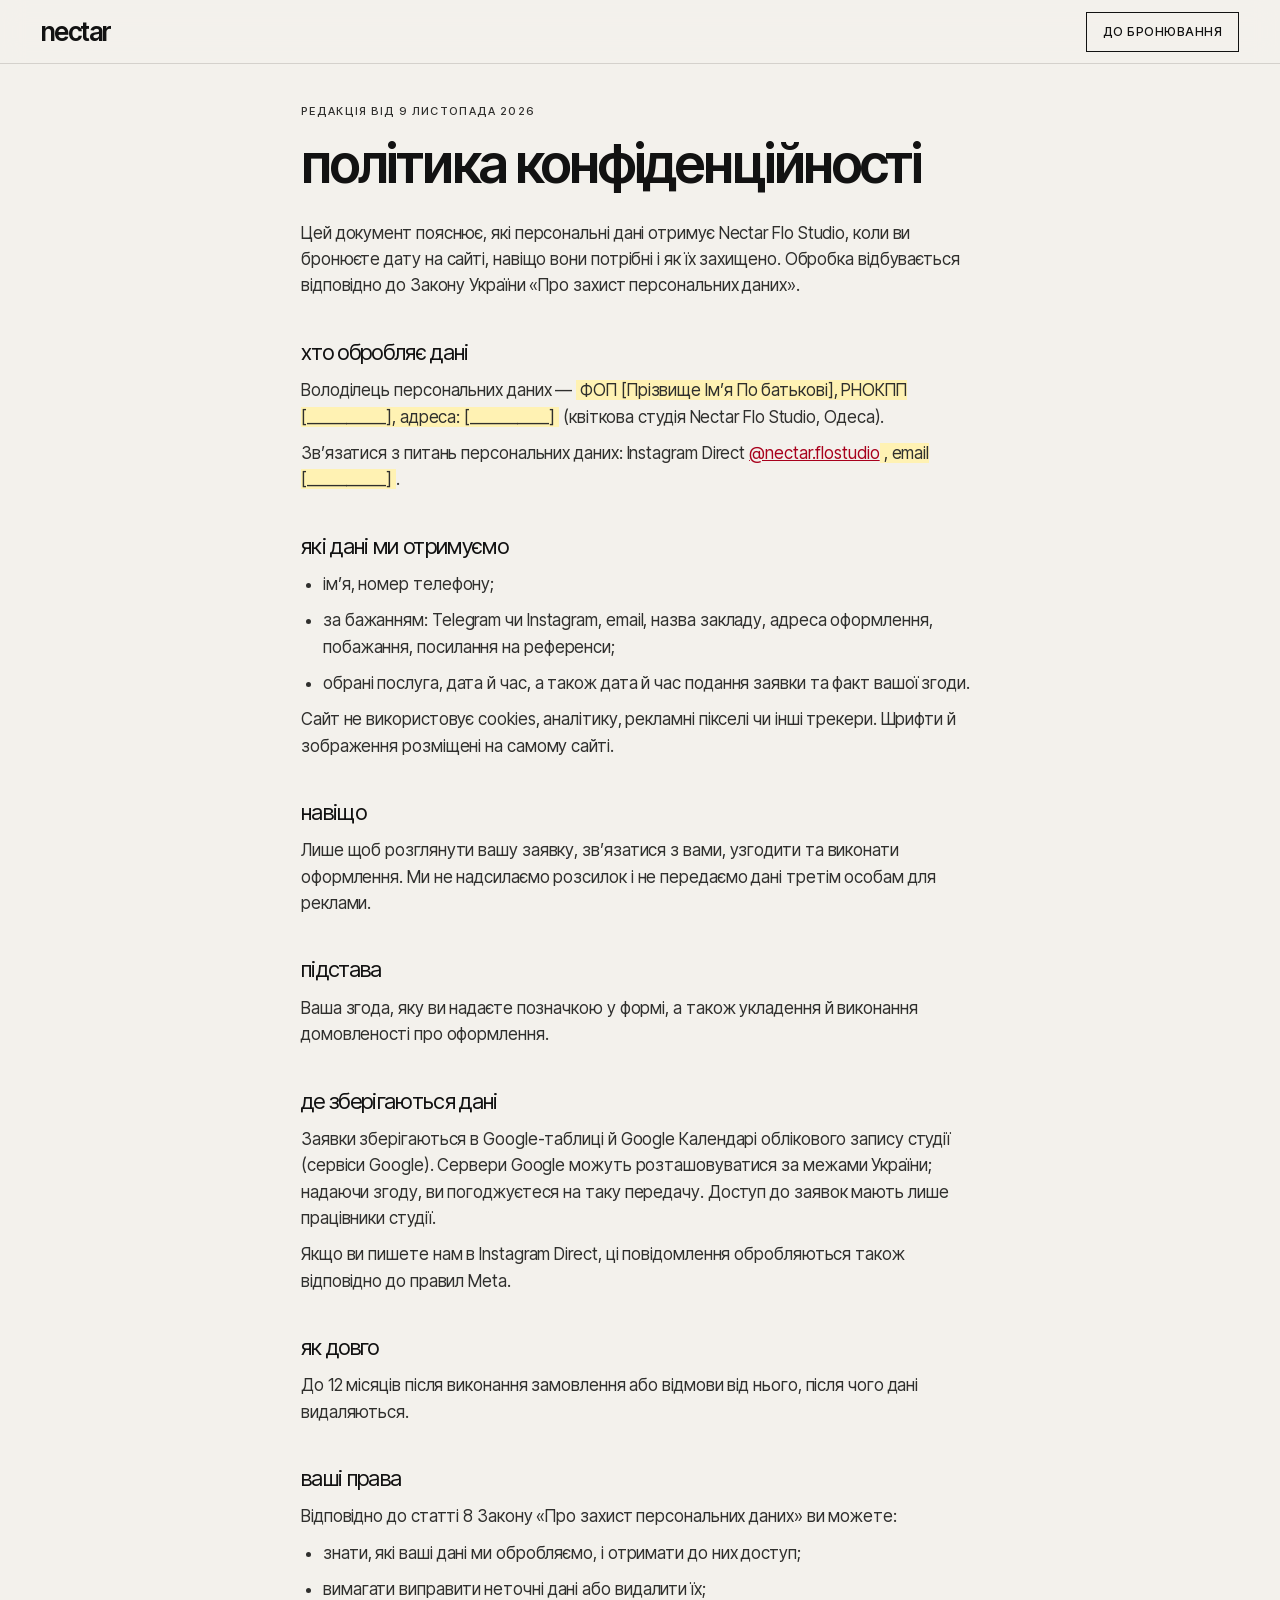
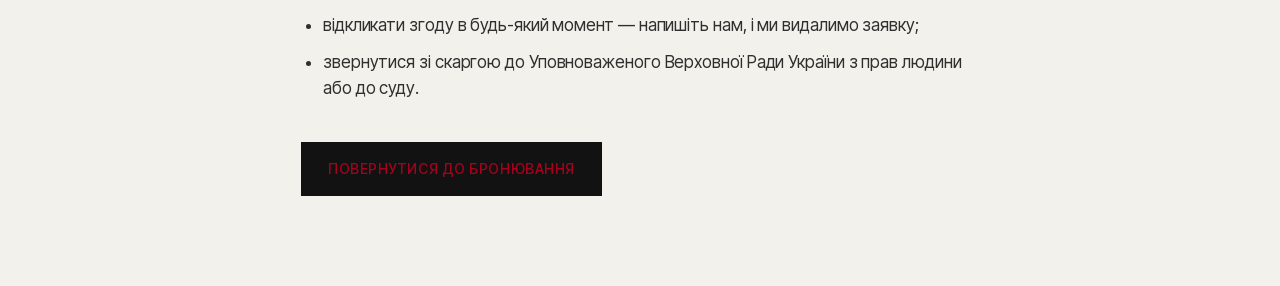
==== commit fec24dee: "Редизайн: підвал, сторінки «для студії» й політики в новій системі Co-Authored-By: Claude Opus 5.5 <" ====
--- a/privacy.html
+++ b/privacy.html
@@ -7,12 +7,14 @@
   <meta name="description" content="Як Nectar Flo Studio обробляє персональні дані із заявок на бронювання.">
   <meta name="robots" content="noindex">
   <link rel="icon" href="assets/img/favicon.svg" type="image/svg+xml">
-  <link rel="stylesheet" href="assets/fonts/fonts.css?v=31">
-  <link rel="stylesheet" href="assets/css/style.css?v=31">
+  <link rel="stylesheet" href="assets/fonts/fonts.css?v=32">
+  <link rel="stylesheet" href="assets/css/style.css?v=32">
   <style>
-    .doc { max-width: 760px; margin: 0 auto; padding: calc(var(--header-h) + 40px) var(--gut) 80px; }
-    .doc h1 { font: 300 clamp(2rem, 5vw, 3.4rem)/1.02 var(--f-display); letter-spacing: -.04em; margin: 18px 0 28px; }
-    .doc h2 { font: 400 22px/1.2 var(--f-display); letter-spacing: -.03em; margin: 40px 0 12px; }
+    .mono { font: 500 11px/1.3 var(--sans); letter-spacing: .12em; text-transform: uppercase; color: var(--stone); }
+
+    .doc { max-width: 760px; margin: 0 auto; padding: calc(var(--hd) + 40px) var(--m) 80px; }
+    .doc h1 { font: 600 clamp(2rem, 5vw, 3.4rem)/1.02 var(--sans); letter-spacing: -.04em; margin: 18px 0 28px; }
+    .doc h2 { font: 400 22px/1.2 var(--sans); letter-spacing: -.03em; margin: 40px 0 12px; }
     .doc p, .doc li { color: #2f2f2d; margin-bottom: 10px; }
     .doc ul { list-style: disc; padding-left: 22px; }
     .doc .todo { background: #fff2b3; padding: 0 4px; }
@@ -20,13 +22,10 @@
   </style>
 </head>
 <body>
-  <header class="header is-solid">
-    <div class="header__inner">
-      <a class="brand" href="./" aria-label="Nectar Flo Studio — на головну">
-        <span class="brand__dot" aria-hidden="true"><svg viewBox="-50 -50 100 100"><g fill="#fff"><path d="M0 -4 C 7 -14 8 -30 0 -48 C -8 -30 -7 -14 0 -4 Z"/><path d="M0 -4 C 7 -14 8 -30 0 -48 C -8 -30 -7 -14 0 -4 Z" transform="rotate(60)"/><path d="M0 -4 C 7 -14 8 -30 0 -48 C -8 -30 -7 -14 0 -4 Z" transform="rotate(120)"/><path d="M0 -4 C 7 -14 8 -30 0 -48 C -8 -30 -7 -14 0 -4 Z" transform="rotate(180)"/><path d="M0 -4 C 7 -14 8 -30 0 -48 C -8 -30 -7 -14 0 -4 Z" transform="rotate(240)"/><path d="M0 -4 C 7 -14 8 -30 0 -48 C -8 -30 -7 -14 0 -4 Z" transform="rotate(300)"/><circle r="5"/></g></svg></span>
-        <span class="brand__word">nectar<span class="brand__sub">flo studio</span></span>
-      </a>
-      <a class="btn btn--ghost btn--sm" href="./#booking">до бронювання</a>
+  <header class="hd is-solid is-compact">
+    <div class="hd__in">
+      <a class="hd__logo" href="./" aria-label="Nectar Flo Studio — на головну">nectar</a>
+      <a class="btn btn--ghost btn--sm" href="./#booking">До бронювання</a>
     </div>
   </header>
 
--- a/assets/css/style.css
+++ b/assets/css/style.css
@@ -500,7 +500,7 @@
 .ft__links a { text-decoration: none; background: linear-gradient(currentColor, currentColor) 0 100% / 0 1px no-repeat; transition: background-size .5s var(--ease); }
 .ft__links a:hover { background-size: 100% 1px; }
 .ft__seller p { font-size: 13px; color: var(--stone); }
-.ft__word { margin: clamp(40px, 6vw, 96px) 0 0; padding: 0 var(--m); font: 600 clamp(96px, 27.4vw, 470px)/.76 var(--sans); letter-spacing: -.075em; text-align: center; overflow: hidden; }
+.ft__word { max-width: var(--max); margin: clamp(40px, 6vw, 96px) auto 0; padding: 0 var(--m); font: 600 clamp(96px, 24vw, 470px)/.78 var(--sans); letter-spacing: -.055em; white-space: nowrap; overflow: hidden; }
 .ft__bottom { display: flex; flex-wrap: wrap; justify-content: space-between; gap: 8px 24px; padding-top: 18px; padding-bottom: 24px; font-size: 12px; color: var(--stone); }
 
 /* ---------- курсор «Дивитись» ---------- */
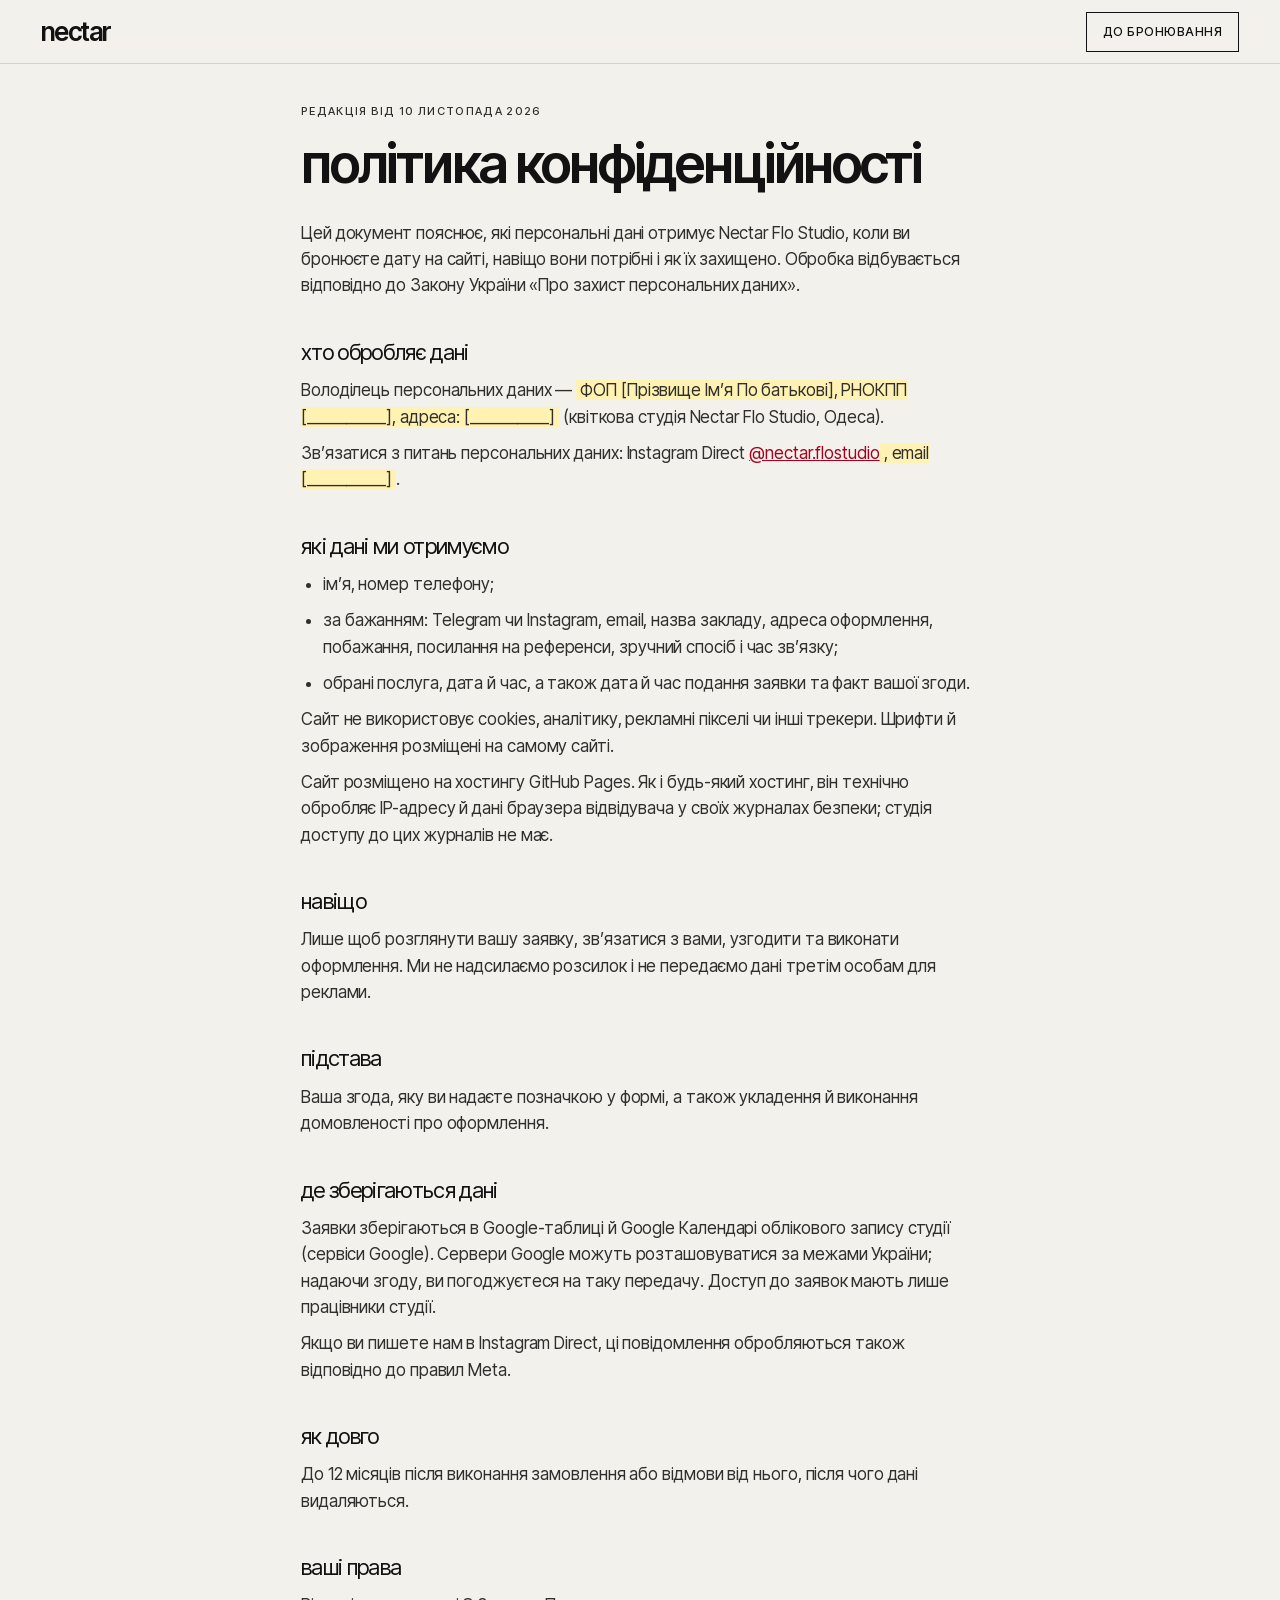
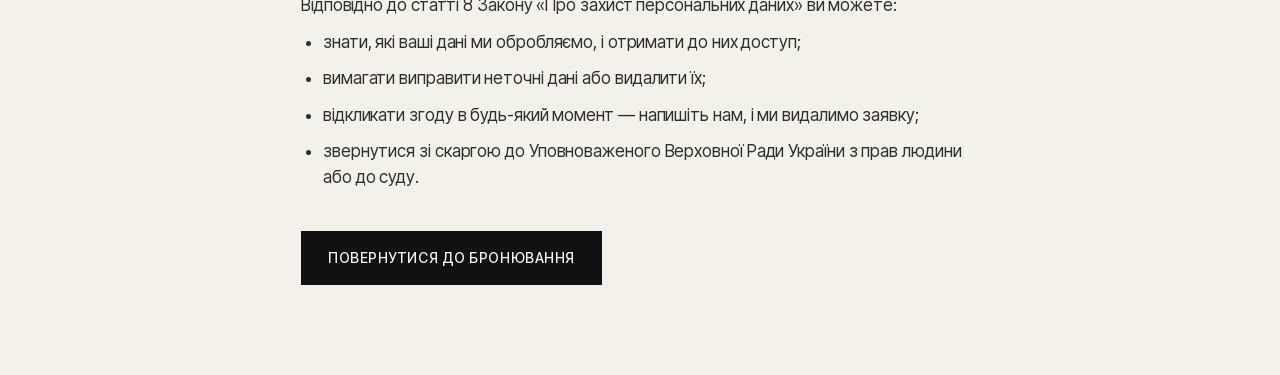
==== commit 0eb0440d: "Декоративний шар, розміри букетів, доопрацьоване бронювання, умови Печатка, рукописні штрихи, палітр" ====
--- a/privacy.html
+++ b/privacy.html
@@ -7,8 +7,8 @@
   <meta name="description" content="Як Nectar Flo Studio обробляє персональні дані із заявок на бронювання.">
   <meta name="robots" content="noindex">
   <link rel="icon" href="assets/img/favicon.svg" type="image/svg+xml">
-  <link rel="stylesheet" href="assets/fonts/fonts.css?v=32">
-  <link rel="stylesheet" href="assets/css/style.css?v=32">
+  <link rel="stylesheet" href="assets/fonts/fonts.css?v=40">
+  <link rel="stylesheet" href="assets/css/style.css?v=40">
   <style>
     .mono { font: 500 11px/1.3 var(--sans); letter-spacing: .12em; text-transform: uppercase; color: var(--stone); }
 
@@ -18,7 +18,7 @@
     .doc p, .doc li { color: #2f2f2d; margin-bottom: 10px; }
     .doc ul { list-style: disc; padding-left: 22px; }
     .doc .todo { background: #fff2b3; padding: 0 4px; }
-    .doc a { color: var(--red); }
+    .doc a:not(.btn) { color: var(--red); }
   </style>
 </head>
 <body>
@@ -30,7 +30,7 @@
   </header>
 
   <main class="doc" id="main">
-    <p class="mono">редакція від 9 листопада 2026</p>
+    <p class="mono">редакція від 10 листопада 2026</p>
     <h1>політика конфіденційності</h1>
 
     <p>Цей документ пояснює, які персональні дані отримує Nectar Flo Studio, коли ви бронюєте дату на сайті, навіщо вони потрібні і як їх захищено. Обробка відбувається відповідно до Закону України «Про захист персональних даних».</p>
@@ -42,10 +42,11 @@
     <h2>які дані ми отримуємо</h2>
     <ul>
       <li>імʼя, номер телефону;</li>
-      <li>за бажанням: Telegram чи Instagram, email, назва закладу, адреса оформлення, побажання, посилання на референси;</li>
+      <li>за бажанням: Telegram чи Instagram, email, назва закладу, адреса оформлення, побажання, посилання на референси, зручний спосіб і час звʼязку;</li>
       <li>обрані послуга, дата й час, а також дата й час подання заявки та факт вашої згоди.</li>
     </ul>
     <p>Сайт не використовує cookies, аналітику, рекламні пікселі чи інші трекери. Шрифти й зображення розміщені на самому сайті.</p>
+    <p>Сайт розміщено на хостингу GitHub Pages. Як і будь-який хостинг, він технічно обробляє IP-адресу й дані браузера відвідувача у своїх журналах безпеки; студія доступу до цих журналів не має.</p>
 
     <h2>навіщо</h2>
     <p>Лише щоб розглянути вашу заявку, звʼязатися з вами, узгодити та виконати оформлення. Ми не надсилаємо розсилок і не передаємо дані третім особам для реклами.</p>
--- a/assets/css/style.css
+++ b/assets/css/style.css
@@ -625,3 +625,220 @@
   .js .img-rv .img-clip img { transform: none; }
   .marq__track { animation: none; flex-wrap: wrap; white-space: normal; padding-inline: var(--m); }
 }
+
+/* ==========================================================================
+   Портфоліо грудня 2025, пропозиція сезону, B2B, вітрина (матеріали з Instagram)
+   ========================================================================== */
+.xmas { margin-top: var(--sec); }
+.xmas__stat { display: flex; align-items: center; gap: 16px; }
+.xmas__stat b { font: italic 400 clamp(64px, 6vw, 104px)/.8 var(--serif); color: var(--red); }
+.xmas__stat span { font: 500 15px/1.25 var(--sans); max-width: 14ch; }
+.xmas .sh__side .btn { justify-self: start; }
+
+.cases { display: grid; }
+.case { display: grid; grid-template-columns: repeat(12, minmax(0, 1fr)); gap: 20px; padding: clamp(28px, 4vw, 56px) 0; border-top: 1px solid var(--ink); }
+.case__text { grid-column: 1 / 4; align-self: start; position: sticky; top: calc(var(--hd) + 24px); display: grid; gap: 10px; }
+.case__text .num { font-size: 22px; }
+.case__text h3 { font: 600 clamp(24px, 2.4vw, 38px)/1 var(--sans); letter-spacing: -.045em; overflow-wrap: anywhere; }
+.case__text h3 a { text-decoration: none; background: linear-gradient(var(--red), var(--red)) 0 100% / 0 2px no-repeat; transition: background-size .6s var(--ease), color .4s; }
+.case__text h3 a:hover { color: var(--red); background-size: 100% 2px; }
+.case__text p { color: var(--ink-2); max-width: 32ch; font-size: 15px; }
+.case__text .case__tag { font: 500 10.5px/1.3 var(--sans); letter-spacing: .12em; text-transform: uppercase; color: var(--stone); }
+.case__imgs { grid-column: 5 / 13; display: grid; gap: 12px; align-items: start; }
+.case__imgs img { width: 100%; aspect-ratio: 3 / 4; object-fit: cover; }
+.case--a .case__imgs { grid-column: 6 / 11; }
+.case--a .case__imgs img { aspect-ratio: 4 / 5; }
+.case--b .case__imgs { grid-template-columns: 1.35fr 1fr 1fr; }
+.case--b .case__imgs figure:nth-child(2) { margin-top: 22%; }
+.case--b .case__imgs figure:nth-child(3) { margin-top: 8%; }
+.case--c .case__imgs { grid-template-columns: 1.4fr 1fr; grid-column: 5 / 12; }
+.case--c .case__imgs figure:nth-child(2) { margin-top: 30%; }
+.cases__more { padding: 28px 0 0; border-top: 1px solid var(--ink); color: var(--ink-2); }
+.cases__more a { color: var(--ink); text-underline-offset: 3px; }
+
+.offer { display: grid; grid-template-columns: repeat(12, minmax(0, 1fr)); gap: 20px; margin-top: clamp(80px, 10vw, 160px); align-items: start; }
+.offer__text { grid-column: 1 / 7; }
+.offer__title { font: 600 clamp(34px, 3.6vw, 60px)/.95 var(--sans); letter-spacing: -.05em; margin-bottom: 32px; }
+.offer__title em { font-size: 1.08em; letter-spacing: -.02em; }
+.offer .index { margin-bottom: 32px; }
+.offer__cta { display: flex; flex-wrap: wrap; align-items: center; gap: 18px 28px; }
+.offer__imgs { grid-column: 8 / 13; display: grid; grid-template-columns: 1.3fr 1fr; gap: 12px; }
+.offer__imgs img { width: 100%; object-fit: cover; }
+.offer__a { grid-row: span 2; }
+.offer__a img { aspect-ratio: 4 / 5; }
+.offer__b img { aspect-ratio: 1 / 1; }
+.offer__c img { aspect-ratio: 3 / 4; }
+
+.b2b { margin-top: clamp(80px, 10vw, 160px); }
+.b2b__head { display: grid; grid-template-columns: repeat(12, minmax(0, 1fr)); gap: 20px; align-items: end; margin-bottom: 32px; }
+.b2b__head .offer__title { grid-column: 1 / 8; margin: 0; }
+.b2b__head p { grid-column: 9 / 13; color: var(--ink-2); max-width: 40ch; }
+.b2b__grid { display: grid; grid-template-columns: repeat(3, minmax(0, 1fr)); gap: 20px; }
+.b2b__grid img { width: 100%; aspect-ratio: 3 / 4; object-fit: cover; }
+.b2b__grid figure:nth-child(2) { margin-top: 12%; }
+
+.vit { margin-top: var(--sec); }
+.vit__head { display: grid; grid-template-columns: repeat(12, minmax(0, 1fr)); gap: 20px; align-items: end; margin-bottom: clamp(36px, 5vw, 72px); }
+.vit__head .sh__title { grid-column: 1 / 8; }
+.vit__side { grid-column: 9 / 13; display: grid; gap: 18px; color: var(--ink-2); }
+.vit__side .lnk { justify-self: start; }
+.vit__grid { display: grid; grid-template-columns: repeat(6, minmax(0, 1fr)); gap: 12px; }
+.vit__grid li:nth-child(even) { margin-top: 36px; }
+.vit__grid img { width: 100%; aspect-ratio: 9 / 16; object-fit: cover; background: var(--paper-2); transition: transform 1.2s var(--ease); }
+.vit__grid li { overflow: hidden; }
+.vit__grid li:hover img { transform: scale(1.04); }
+
+.plan { grid-template-columns: 60px 70px 1fr auto; }
+.plan__img { width: 60px; height: 92px; object-fit: cover; align-self: center; }
+
+@media (max-width: 1023px) {
+  .case__text { grid-column: 1 / -1; position: relative; top: 0; }
+  .case__imgs, .case--a .case__imgs, .case--c .case__imgs { grid-column: 1 / -1; }
+  .case--a .case__imgs { width: 70%; }
+  .offer__text, .offer__imgs { grid-column: 1 / -1; }
+  .offer__imgs { margin-top: 32px; }
+  .b2b__head .offer__title, .b2b__head p { grid-column: 1 / -1; }
+  .vit__head .sh__title, .vit__side { grid-column: 1 / -1; }
+  .vit__grid { grid-template-columns: repeat(3, minmax(0, 1fr)); }
+  .vit__grid li:nth-child(even) { margin-top: 0; }
+}
+@media (max-width: 640px) {
+  .case--b .case__imgs { grid-template-columns: 1fr 1fr; }
+  .case--b .case__imgs figure:first-child { grid-column: 1 / -1; }
+  .case--b .case__imgs figure:nth-child(2), .case--b .case__imgs figure:nth-child(3) { margin-top: 0; }
+  .case--a .case__imgs { width: 100%; }
+  .b2b__grid { grid-template-columns: 1fr 1fr; }
+  .b2b__grid figure:nth-child(1) { grid-column: 1 / -1; }
+  .b2b__grid figure:nth-child(2) { margin-top: 0; }
+  .vit__grid { display: flex; overflow-x: auto; scroll-snap-type: x mandatory; margin: 0 calc(-1 * var(--m)); padding: 0 var(--m); scrollbar-width: none; }
+  .vit__grid li { flex: none; width: 46vw; scroll-snap-align: start; }
+  .plan { grid-template-columns: 48px 44px 1fr; }
+  .plan__img { width: 48px; height: 74px; grid-row: span 2; }
+  .plan__size { font-size: 40px; }
+  .plan__price { grid-column: 3; }
+}
+
+/* ==========================================================================
+   v6 — декоративний шар, розміри, лайтбокс, бронювання
+   ========================================================================== */
+:root { --wine: #4a0c18; }
+
+/* маска рядка розкривається після появи, щоб штрихи не обрізались */
+.js .is-in .ln { animation: lnOpen 0s 1.7s forwards; }
+@keyframes lnOpen { to { overflow: visible; } }
+
+/* рукописні штрихи */
+.scr { position: relative; display: inline-block; }
+.scr svg { position: absolute; pointer-events: none; overflow: visible; }
+.scr--o svg { left: -10%; top: -8%; width: 120%; height: 116%; }
+.scr--u svg { left: -2%; bottom: -.14em; width: 104%; height: .2em; }
+.scr path { fill: none; stroke: var(--red); stroke-width: 2.5; stroke-linecap: round; vector-effect: non-scaling-stroke; }
+.about .scr path { stroke: var(--ink); stroke-width: 2; }
+.final .scr path { stroke: var(--pink); stroke-width: 3; }
+.js .scr path { stroke-dasharray: 1; stroke-dashoffset: 1; transition: stroke-dashoffset 1.3s var(--ease-2) 1.2s; }
+.js .is-in .scr path { stroke-dashoffset: 0; }
+
+/* печатка */
+.hero__grid { position: relative; }
+.seal { position: absolute; z-index: 5; left: calc(33.333% - clamp(48px, 5vw, 75px)); top: clamp(-74px, -5vw, -46px); width: clamp(96px, 10vw, 150px); aspect-ratio: 1; display: block; }
+.seal svg { width: 100%; height: 100%; overflow: visible; transition: transform .7s var(--ease); }
+.seal__bg { fill: var(--red); transition: fill .4s; }
+.seal__ring { transform-origin: 100px 100px; animation: spin 28s linear infinite; }
+.seal text { font: 600 12.5px var(--sans); letter-spacing: .14em; text-transform: uppercase; fill: #fff; }
+.seal use { color: #fff; }
+.seal:hover svg { transform: scale(1.08) rotate(-10deg); }
+.seal:hover .seal__bg { fill: var(--ink); }
+@keyframes spin { to { transform: rotate(360deg); } }
+.js .seal { animation: sealIn 1.1s var(--ease) 1.4s both; }
+@keyframes sealIn { from { opacity: 0; transform: scale(.4) rotate(-90deg); } }
+
+/* палітра сезону */
+.pal { display: grid; grid-template-columns: repeat(12, minmax(0, 1fr)); gap: 20px; align-items: end; margin-top: clamp(40px, 5vw, 72px); padding-top: 20px; border-top: 1px solid var(--ink); }
+.pal__t { grid-column: 1 / 4; font: 600 clamp(22px, 2vw, 30px)/1 var(--sans); letter-spacing: -.04em; }
+.pal ul { grid-column: 5 / 13; display: grid; grid-template-columns: repeat(6, minmax(0, 1fr)); }
+.pal li { font: 500 10.5px/1.3 var(--sans); letter-spacing: .1em; text-transform: uppercase; color: var(--stone); }
+.pal li::before { content: ""; display: block; height: clamp(44px, 6vw, 84px); margin-bottom: 8px; background: var(--c); transform-origin: bottom; transition: transform .6s var(--ease); }
+.pal li:hover::before { transform: scaleY(1.14); }
+
+/* винна смуга «на цей сезон» */
+.offer { background: var(--wine); color: var(--paper); padding-top: clamp(48px, 7vw, 110px); padding-bottom: clamp(48px, 7vw, 110px); box-shadow: 0 0 0 100vmax var(--wine); clip-path: inset(0 -100vmax); }
+.offer .offer__title em { color: var(--pink); }
+.offer .index { border-top-color: rgba(243, 241, 236, .55); }
+.offer .index li { border-bottom-color: var(--line-light); transition: padding-left .5s var(--ease); }
+.offer .num, .offer .index__d, .offer figcaption, .offer figcaption em { color: #d3afb5; }
+.offer .lnk { color: var(--paper); }
+.offer .img-rv .curtain { background: var(--wine); }
+@media (hover: hover) and (pointer: fine) {
+  .offer .index li[data-img]:hover { padding-left: 14px; }
+  .offer .index li[data-img]:hover .index__t { color: var(--pink); }
+}
+.peek { position: fixed; left: 0; top: 0; z-index: 140; width: 230px; aspect-ratio: 4 / 5; margin: -160px 0 0 30px; overflow: hidden; pointer-events: none; opacity: 0; transform: translate3d(var(--x, 0), var(--y, 0), 0) scale(.8) rotate(-4deg); transition: opacity .35s var(--ease), transform .55s var(--ease); box-shadow: 0 20px 50px rgba(0, 0, 0, .35); }
+.peek.is-on { opacity: 1; transform: translate3d(var(--x), var(--y), 0) scale(1) rotate(-4deg); }
+.peek img { width: 100%; height: 100%; object-fit: cover; }
+@media (hover: none) { .peek { display: none; } }
+
+.case__text .lnk { justify-self: start; margin-top: 8px; }
+
+/* розміри букетів */
+.sizes { margin-bottom: clamp(64px, 8vw, 120px); }
+.sizes__head { display: flex; flex-wrap: wrap; align-items: end; justify-content: space-between; gap: 16px 32px; margin-bottom: 28px; }
+.sizes__head .offer__title { margin: 0; }
+.sizes__tabs { display: flex; gap: 6px; }
+.sz { min-width: 68px; height: 68px; padding: 0 18px; border: 1px solid var(--ink); font: italic 400 36px/1 var(--serif); transition: background .4s var(--ease), color .4s var(--ease); }
+.sz:hover { background: var(--paper-2); }
+.sz[aria-pressed="true"] { background: var(--ink); color: var(--paper); }
+.sizes__row { display: grid; grid-template-columns: repeat(4, minmax(0, 1fr)); gap: 12px; min-height: 200px; }
+.sizes__row figure { overflow: hidden; animation: sizeIn .9s var(--ease) both; animation-delay: calc(var(--i) * 80ms); }
+.sizes__row img { width: 100%; aspect-ratio: 3 / 4; object-fit: cover; transition: transform 1.2s var(--ease); }
+.sizes__row figure:hover img { transform: scale(1.04); }
+@keyframes sizeIn { from { opacity: 0; transform: translateY(28px); } }
+.sizes__note { margin-top: 16px; font-size: 14px; color: var(--stone); }
+
+/* лайтбокс */
+[data-lb] img { cursor: zoom-in; }
+.lb { width: 100vw; height: 100dvh; max-width: none; max-height: none; margin: 0; padding: 0; border: 0; background: rgba(14, 14, 14, .97); color: var(--paper); }
+.lb::backdrop { background: rgba(14, 14, 14, .9); }
+.lb[open] { display: grid; grid-template-rows: minmax(0, 1fr) auto; animation: lbIn .45s var(--ease); }
+@keyframes lbIn { from { opacity: 0; } }
+.lb__stage { display: grid; place-items: center; min-height: 0; padding: 60px 16px 8px; }
+.lb__stage img { max-width: min(100%, 1280px); max-height: calc(100dvh - 150px); width: auto; height: auto; object-fit: contain; }
+.lb__bar { display: flex; align-items: center; justify-content: space-between; gap: 16px; padding: 12px var(--m) 20px; }
+.lb__cap { flex: 1; text-align: center; font-size: 14px; color: #cfccc5; }
+.lb__close { position: absolute; top: 16px; right: var(--m); color: var(--paper); font: 500 12px/1 var(--sans); letter-spacing: .1em; text-transform: uppercase; padding: 10px 0; background: linear-gradient(currentColor, currentColor) 0 100% / 100% 1px no-repeat; }
+.lb .arr { border-color: var(--paper); color: var(--paper); }
+.lb .arr:hover { background: var(--paper); color: var(--ink); }
+
+/* бронювання: спосіб зв'язку, «що далі» */
+.cm { border: 0; margin: 0; padding: 0; min-width: 0; }
+.cm legend { padding: 0; margin-bottom: 10px; font: 500 10.5px/1.3 var(--sans); letter-spacing: .1em; text-transform: uppercase; color: var(--stone); }
+.check a { color: inherit; }
+.next { margin-top: clamp(64px, 8vw, 110px); display: grid; grid-template-columns: repeat(12, minmax(0, 1fr)); gap: 20px; }
+.next__title { grid-column: 1 / 4; font: italic 400 clamp(36px, 3.4vw, 54px)/1 var(--serif); }
+.next ol { grid-column: 4 / 13; display: grid; grid-template-columns: repeat(4, minmax(0, 1fr)); gap: 20px; }
+.next li { border-top: 1px solid var(--ink); padding-top: 14px; display: grid; gap: 8px; align-content: start; }
+.next .num { font-size: 20px; }
+.next h4 { margin: 0; font: 600 19px/1.2 var(--sans); letter-spacing: -.025em; }
+.next li p { font-size: 14px; color: var(--stone); }
+.next__terms { grid-column: 4 / 13; font-size: 13px; color: var(--stone); }
+.next__terms a { color: var(--ink); text-underline-offset: 3px; }
+
+@media (max-width: 1023px) {
+  .seal { left: auto; right: 0; top: -40px; }
+  .pal__t, .pal ul { grid-column: 1 / -1; }
+  .next__title, .next ol, .next__terms { grid-column: 1 / -1; }
+  .next ol { grid-template-columns: repeat(2, minmax(0, 1fr)); row-gap: 28px; }
+}
+@media (max-width: 640px) {
+  .seal { width: 92px; top: -30px; right: -4px; }
+  .pal ul { grid-template-columns: repeat(3, minmax(0, 1fr)); row-gap: 14px; }
+  .sizes__row { grid-template-columns: repeat(2, minmax(0, 1fr)); }
+  .sz { min-width: 56px; height: 56px; font-size: 30px; }
+  .next ol { grid-template-columns: 1fr; }
+  .lb__stage { padding-top: 56px; }
+}
+@media (prefers-reduced-motion: reduce) {
+  .js .ln { overflow: visible; }
+  .js .scr path { stroke-dashoffset: 0; }
+  .seal__ring { animation: none; }
+  .js .seal { animation: none; }
+}
